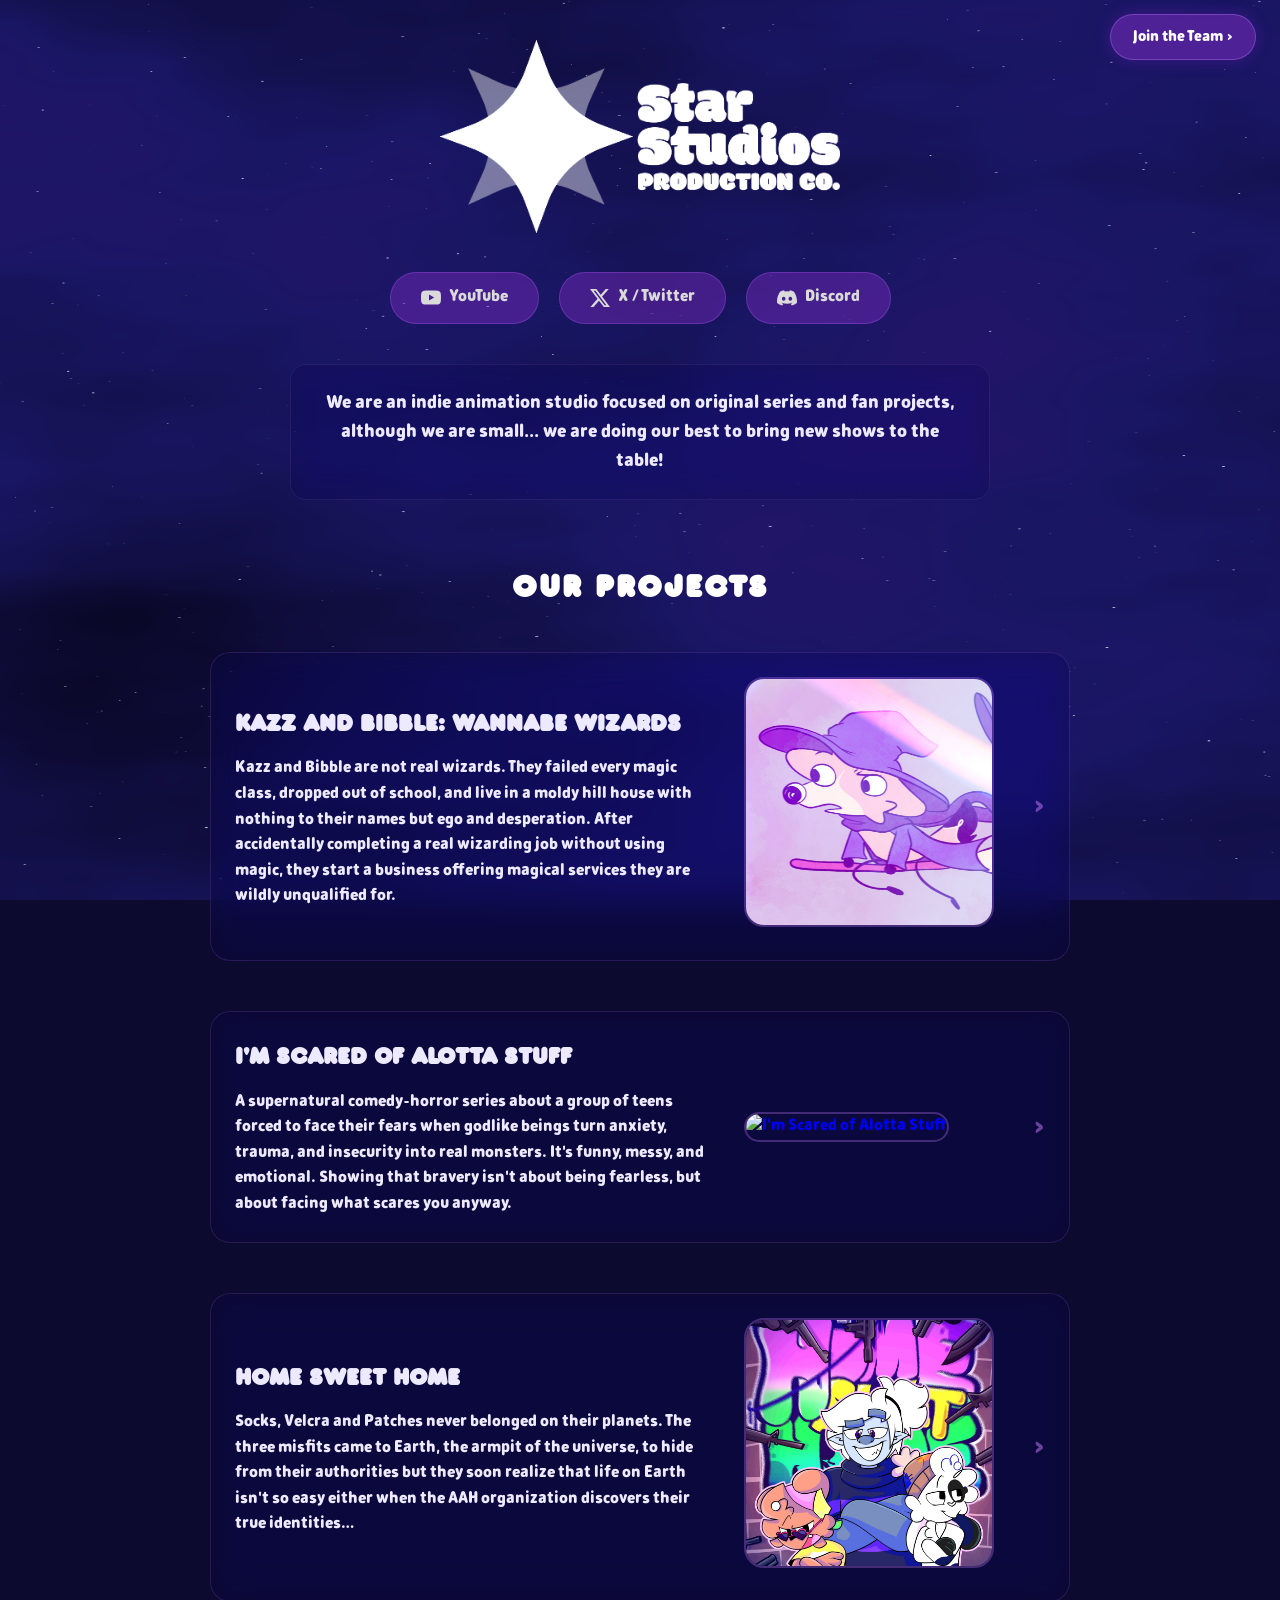
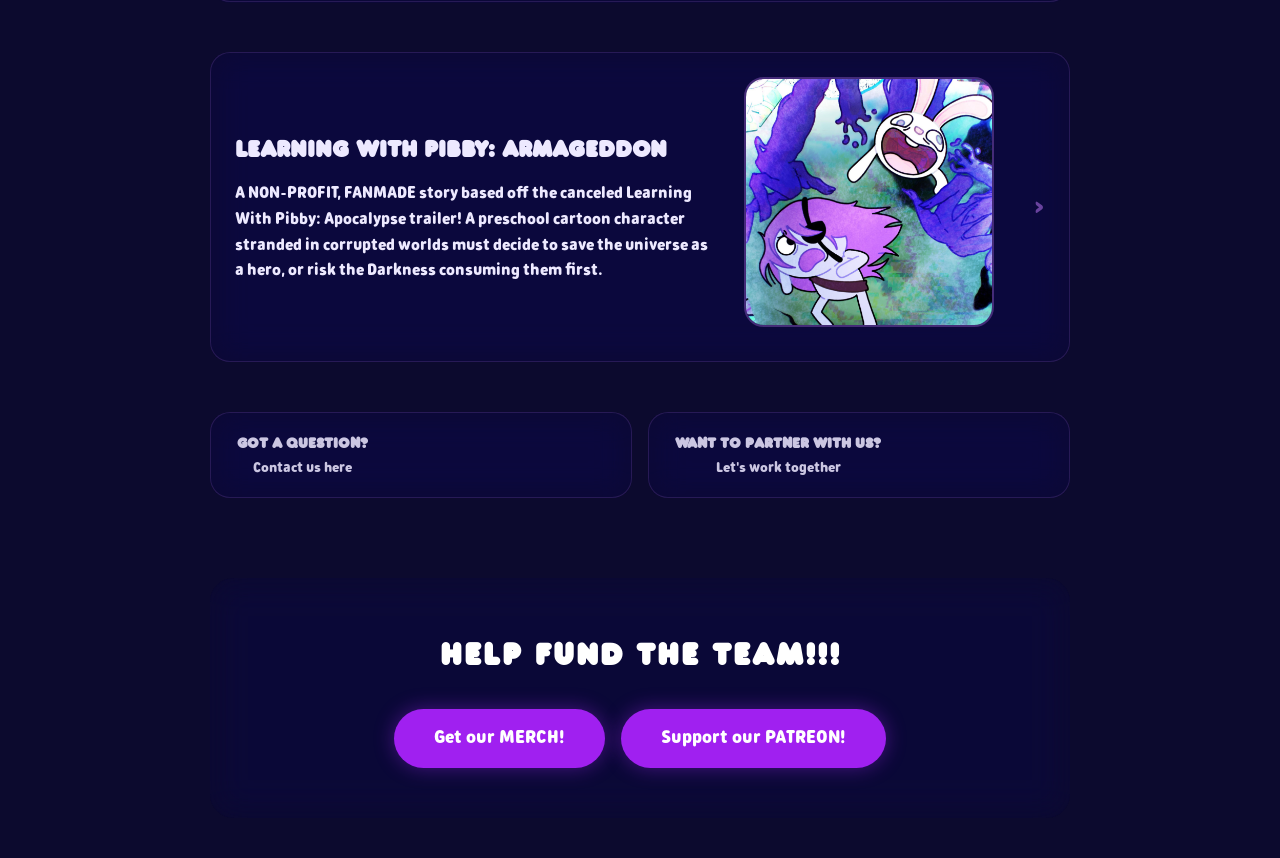
==== index.html @ 44e8b481 "Rename index (6).html to index.html" ====
<!DOCTYPE html>
<html lang="en">
<head>
    <meta charset="UTF-8">
    <link rel="icon" type="image/png" href="favicon.png">
    <meta property="og:title" content="Star Studios">
    <meta property="og:description" content="We are an indie animation studio focused on original series and fan projects, although we are small... we are doing our best to bring new shows to the table!">
    <meta property="og:image" content="https://starstudiosproductionco.com/favicon.png">
    <meta property="og:url" content="https://starstudiosproductionco.com">
    <meta property="og:type" content="website">
    <meta name="theme-color" content="#7B2CBF">
    <meta name="viewport" content="width=device-width, initial-scale=1.0">
    <title>Star Studios Website</title>
    <link rel="stylesheet" href="styles.css">
    <link rel="stylesheet" href="contact-bar.css">

</head>
<body>
    <canvas id="galaxy-bg"></canvas>

    <nav class="topnav">
        <a href="careers" class="topnav-btn">Join the Team ›</a>
    </nav>

    <div class="container">
        <header>
            <img src="logo.png" alt="Studio Logo" class="logo">
            <div class="social">
                <a href="https://www.youtube.com/@StarStudiosProductionCo" class="social-button youtube" target="_blank">
                    <svg xmlns="http://www.w3.org/2000/svg" width="20" height="20" fill="currentColor" viewBox="0 0 16 16">
                        <path d="M8.051 1.999h.089c.822.003 4.987.033 6.11.335a2.01 2.01 0 0 1 1.415 1.42c.101.38.172.883.22 1.402l.01.104.022.26.008.104c.065.914.073 1.77.074 1.957v.075c-.001.194-.01 1.108-.082 2.06l-.008.105-.009.104c-.05.572-.124 1.14-.235 1.558a2.01 2.01 0 0 1-1.415 1.42c-1.16.312-5.569.334-6.18.335h-.142c-.309 0-1.587-.006-2.927-.052l-.17-.006-.087-.004-.171-.007-.171-.007c-1.11-.049-2.167-.128-2.654-.26a2.01 2.01 0 0 1-1.415-1.419c-.111-.417-.185-.986-.235-1.558L.09 9.82l-.008-.104A31 31 0 0 1 0 7.68v-.123c.002-.215.01-.958.064-1.778l.007-.103.003-.052.008-.104.022-.26.01-.104c.048-.519.119-1.023.22-1.402a2.01 2.01 0 0 1 1.415-1.42c.487-.13 1.544-.21 2.654-.26l.17-.007.172-.006.086-.003.171-.007A100 100 0 0 1 7.858 2zM6.4 5.209v4.818l4.157-2.408z"/>
                    </svg>
                    YouTube
                </a>
                <a href="https://x.com/StarStudio_Prod" class="social-button twitter" target="_blank">
                    <svg xmlns="http://www.w3.org/2000/svg" width="20" height="20" fill="currentColor" viewBox="0 0 16 16">
                        <path d="M12.6.75h2.454l-5.36 6.142L16 15.25h-4.937l-3.867-5.07-4.425 5.07H.316l5.733-6.57L0 .75h5.063l3.495 4.633L12.601.75Zm-.86 13.028h1.36L4.323 2.145H2.865z"/>
                    </svg>
                    X / Twitter
                </a>
                <a href="https://discord.gg/pqCMpW4TQU" class="social-button discord" target="_blank">
                    <svg xmlns="http://www.w3.org/2000/svg" width="20" height="20" fill="currentColor" viewBox="0 0 16 16">
                        <path d="M13.545 2.907a13.2 13.2 0 0 0-3.257-1.011.05.05 0 0 0-.052.025c-.141.25-.297.577-.406.833a12.2 12.2 0 0 0-3.658 0 8 8 0 0 0-.412-.833.05.05 0 0 0-.052-.025c-1.125.194-2.22.534-3.257 1.011a.04.04 0 0 0-.021.018C.356 6.024-.213 9.047.066 12.032q.003.022.021.037a13.3 13.3 0 0 0 3.995 2.02.05.05 0 0 0 .056-.019q.463-.63.818-1.329a.05.05 0 0 0-.01-.059l-.018-.011a9 9 0 0 1-1.248-.595.05.05 0 0 1-.02-.066l.015-.019q.127-.095.248-.195a.05.05 0 0 1 .051-.007c2.619 1.196 5.454 1.196 8.041 0a.05.05 0 0 1 .053.007q.121.1.248.195a.05.05 0 0 1-.004.085 8 8 0 0 1-1.249.594.05.05 0 0 0-.03.03.05.05 0 0 0 .003.041c.24.465.515.909.817 1.329a.05.05 0 0 0 .056.019 13.2 13.2 0 0 0 4.001-2.02.05.05 0 0 0 .021-.037c.334-3.451-.559-6.449-2.366-9.106a.03.03 0 0 0-.02-.019m-8.198 7.307c-.789 0-1.438-.724-1.438-1.612s.637-1.613 1.438-1.613c.807 0 1.45.73 1.438 1.613 0 .888-.637 1.612-1.438 1.612m5.316 0c-.788 0-1.438-.724-1.438-1.612s.637-1.613 1.438-1.613c.807 0 1.451.73 1.438 1.613 0 .888-.631 1.612-1.438 1.612"/>
                    </svg>
                    Discord
                </a>
            </div>
        </header>

        <section class="bio">
            <p>We are an indie animation studio focused on original series and fan projects, although we are small... we are doing our best to bring new shows to the table!</p>
        </section>

        <section class="projects">
            <h2>OUR PROJECTS</h2>

            <a href="KBWW" class="project">
                <div class="project-text">
                    <h3>KAZZ AND BIBBLE: WANNABE WIZARDS</h3>
                    <p>Kazz and Bibble are not real wizards. They failed every magic class, dropped out of school, and live in a moldy hill house with nothing to their names but ego and desperation. After accidentally completing a real wizarding job without using magic, they start a business offering magical services they are wildly unqualified for.</p>
                </div>
                <div class="project-image">
                    <img src="kazz-bibble.png" alt="Kazz and Bibble">
                </div>
                <span class="project-arrow">›</span>
            </a>

            <a href="ISOAS" class="project">
                <div class="project-text">
                    <h3>I'M SCARED OF ALOTTA STUFF</h3>
                    <p>A supernatural comedy-horror series about a group of teens forced to face their fears when godlike beings turn anxiety, trauma, and insecurity into real monsters. It's funny, messy, and emotional. Showing that bravery isn't about being fearless, but about facing what scares you anyway.</p>
                </div>
                <div class="project-image">
                    <img src="scared.png" alt="I'm Scared of Alotta Stuff">
                </div>
                <span class="project-arrow">›</span>
            </a>

            <a href="HSH" class="project">
                <div class="project-text">
                    <h3>HOME SWEET HOME</h3>
                    <p>Socks, Velcra and Patches never belonged on their planets. The three misfits came to Earth, the armpit of the universe, to hide from their authorities but they soon realize that life on Earth isn't so easy either when the AAH organization discovers their true identities…</p>
                </div>
                <div class="project-image">
                    <img src="hsh.png" alt="Home Sweet Home">
                </div>
                <span class="project-arrow">›</span>
            </a>

            <a href="PIBBY" class="project">
                <div class="project-text">
                    <h3>LEARNING WITH PIBBY: ARMAGEDDON</h3>
                    <p>A NON-PROFIT, FANMADE story based off the canceled Learning With Pibby: Apocalypse trailer! A preschool cartoon character stranded in corrupted worlds must decide to save the universe as a hero, or risk the Darkness consuming them first.</p>
                </div>
                <div class="project-image">
                    <img src="pibby.png" alt="Learning With Pibby: Armageddon">
                </div>
                <span class="project-arrow">›</span>
            </a>
        </section>

        <section class="contact-bar">
            <a href="mailto:contact@starstudiosproductionco.com" class="contact-bar-btn">
                <span class="contact-bar-text">
                    <strong>GOT A QUESTION?</strong>
                    Contact us here
                </span>
            </a>
            <a href="mailto:partnerships@starstudiosproductionco.com" class="contact-bar-btn contact-bar-btn--partnership">
                <span class="contact-bar-text">
                    <strong>WANT TO PARTNER WITH US?</strong>
                    Let's work together
                </span>
            </a>

        </section>

        <section class="donate">
            <h2>HELP FUND THE TEAM!!!</h2>
            <div class="donate-buttons">
                <a href="https://star-studios-shop.fourthwall.com" class="kickstarter-link" target="_blank">Get our MERCH!</a>
                <a href="https://www.patreon.com/cw/StarStudiosAnimation" class="kickstarter-link" target="_blank">Support our PATREON!</a>
            </div>
        </section>
    </div>

    <script>
    const canvas = document.getElementById('galaxy-bg');
    const ctx = canvas.getContext('2d');
    const p = new Uint8Array(256);
    for (let i = 0; i < 256; i++) p[i] = i;
    for (let i = 255; i > 0; i--) { const j = Math.floor(Math.random() * (i + 1)); [p[i], p[j]] = [p[j], p[i]]; }
    const perm = new Uint8Array(512);
    for (let i = 0; i < 512; i++) perm[i] = p[i & 255];
    function fade(t) { return t * t * t * (t * (t * 6 - 15) + 10); }
    function lerp(a, b, t) { return a + t * (b - a); }
    function grad(hash, x, y) { const h = hash & 3; const u = h < 2 ? x : y, v = h < 2 ? y : x; return ((h & 1) ? -u : u) + ((h & 2) ? -v : v); }
    function noise(x, y) { const X = Math.floor(x) & 255, Y = Math.floor(y) & 255; x -= Math.floor(x); y -= Math.floor(y); const u = fade(x), v = fade(y); const a = perm[X] + Y, b = perm[X + 1] + Y; return lerp(lerp(grad(perm[a], x, y), grad(perm[b], x - 1, y), u), lerp(grad(perm[a + 1], x, y - 1), grad(perm[b + 1], x - 1, y - 1), u), v); }
    function fbm(x, y, octaves = 5) { let val = 0, amp = 0.5, freq = 1, max = 0; for (let i = 0; i < octaves; i++) { val += noise(x * freq, y * freq) * amp; max += amp; amp *= 0.5; freq *= 2.1; } return val / max; }
    function noiseToColor(n) { const t = (n + 1) * 0.5; if (t < 0.28) { const f = t / 0.28; return [lerp(4, 10, f), lerp(3, 8, f), lerp(20, 40, f)]; } else if (t < 0.52) { const f = (t - 0.28) / 0.24; return [lerp(10, 25, f), lerp(8, 22, f), lerp(40, 100, f)]; } else if (t < 0.74) { const f = (t - 0.52) / 0.22; return [lerp(25, 42, f), lerp(22, 19, f), lerp(100, 107, f)]; } else { const f = Math.min((t - 0.74) / 0.26, 1); return [lerp(42, 100, f), lerp(19, 30, f), lerp(107, 180, f)]; } }
    let stars = [];
    function initStars() { stars = []; const count = Math.floor((canvas.width * canvas.height) / 4500); for (let i = 0; i < count; i++) { stars.push({ x: Math.random() * canvas.width, y: Math.random() * canvas.height, r: Math.random() * 1.5 + 0.15, alpha: Math.random() * 0.55 + 0.35, speed: Math.random() * 0.015 + 0.004, phase: Math.random() * Math.PI * 2 }); } }
    let noiseCanvas, noiseCtx;
    const SCALE = 4;
    function buildNoiseCanvas() { noiseCanvas = document.createElement('canvas'); noiseCanvas.width = Math.ceil(canvas.width / SCALE); noiseCanvas.height = Math.ceil(canvas.height / SCALE); noiseCtx = noiseCanvas.getContext('2d'); }
    function drawNoise(t) { const w = noiseCanvas.width, h = noiseCanvas.height; const img = noiseCtx.createImageData(w, h); const xScale = 0.003, yScale = 0.003; const drift = t * 0.014; for (let y = 0; y < h; y++) { for (let x = 0; x < w; x++) { const n = fbm(x * xScale + drift, y * yScale + drift * 0.55); const [r, g, b] = noiseToColor(n); const i = (y * w + x) * 4; img.data[i] = r; img.data[i + 1] = g; img.data[i + 2] = b; img.data[i + 3] = 255; } } noiseCtx.putImageData(img, 0, 0); }
    function resize() { canvas.width = window.innerWidth; canvas.height = Math.max(window.innerHeight, document.body.scrollHeight); buildNoiseCanvas(); initStars(); }
    let lastNoise = -999, noiseTime = 0;
    const NOISE_INTERVAL = 0.15;
    function animate(ts) { noiseTime = ts * 0.001; if (noiseTime - lastNoise > NOISE_INTERVAL) { drawNoise(noiseTime); lastNoise = noiseTime; } ctx.imageSmoothingEnabled = true; ctx.imageSmoothingQuality = 'high'; ctx.drawImage(noiseCanvas, 0, 0, canvas.width, canvas.height); for (const s of stars) { const alpha = s.alpha * (0.55 + 0.45 * Math.sin(noiseTime * s.speed * 60 + s.phase)); ctx.beginPath(); ctx.arc(s.x, s.y, s.r, 0, Math.PI * 2); ctx.fillStyle = `rgba(237,233,255,${alpha.toFixed(3)})`; ctx.fill(); } requestAnimationFrame(animate); }
    window.addEventListener('resize', () => { resize(); });
    resize(); drawNoise(0); requestAnimationFrame(animate);
    </script>
</body>
</html>
---- styles.css ----
* {
    margin: 0;
    padding: 0;
    box-sizing: border-box;
}

@font-face {
    font-family: 'Salda';
    src: url('SALDA.otf') format('opentype');
}

@font-face {
    font-family: 'Frank';
    src: url('FRANK.ttf') format('truetype');
}

body {
    background: #0C0A2E;
    min-height: 100vh;
    color: #ffffff;
    font-family: 'Salda', Arial, sans-serif;
    line-height: 1.6;
}

#galaxy-bg {
    position: fixed;
    top: 0;
    left: 0;
    width: 100%;
    height: 100%;
    z-index: 0;
    display: block;
}

@keyframes fadeInDown {
    from {
        opacity: 0;
        transform: translateY(-30px);
    }
    to {
        opacity: 1;
        transform: translateY(0);
    }
}

.container {
    position: relative;
    z-index: 1;
    max-width: 900px;
    margin: 0 auto;
    padding: 40px 20px;
    text-align: center;
    animation: fadeInDown 0.6s ease-out;
}

.logo {
    max-width: 400px;
    width: 100%;
    height: auto;
    margin-bottom: 30px;
}

.social {
    margin-bottom: 40px;
    display: flex;
    gap: 20px;
    justify-content: center;
    flex-wrap: wrap;
}

.social-button {
    display: inline-flex;
    align-items: center;
    gap: 8px;
    color: #DADADA;
    background-color: rgba(123, 44, 191, 0.45);
    padding: 12px 30px;
    text-decoration: none;
    border-radius: 30px;
    font-size: 16px;
    transition: background-color 0.3s ease;
    font-family: 'Salda', Arial, sans-serif;
    border: 1px solid rgba(157, 78, 221, 0.4);
}

.social-button svg {
    flex-shrink: 0;
}

.social-button:hover {
    background-color: rgba(157, 78, 221, 0.65);
    color: #FFFFFF;
}

.bio {
    margin-bottom: 60px;
    font-size: 18px;
    max-width: 700px;
    margin-left: auto;
    margin-right: auto;
    color: #EDE9FF;
}

.projects h2 {
    font-size: 32px;
    margin-bottom: 40px;
    letter-spacing: 2px;
    font-family: 'Frank', Arial, sans-serif;
    color: #FFFFFF;
}

.project {
    display: flex;
    align-items: center;
    gap: 30px;
    margin-bottom: 50px;
    text-align: left;
    background: rgba(14, 11, 61, 0.5);
    border-radius: 20px;
    padding: 24px;
    border: 1px solid rgba(199, 125, 255, 0.15);
}

.project-text {
    flex: 1;
}

.project-text h3 {
    font-size: 24px;
    margin-bottom: 15px;
    font-family: 'Frank', Arial, sans-serif;
    color: #EDE9FF;
}

.project-text p {
    font-size: 16px;
    line-height: 1.6;
    color: #EDE9FF;
}

.project-image {
    flex: 0 0 250px;
}

.project-image img {
    width: 250px;
    height: 250px;
    object-fit: cover;
    border-radius: 20px;
    border: 2px solid rgba(199, 125, 255, 0.3);
}

.donate {
    margin-top: 80px;
    background: linear-gradient(180deg, #0C0A2E 0%, #15124A 100%);
    border-radius: 24px;
    padding: 50px 30px;
}

.donate h2 {
    font-size: 32px;
    margin-bottom: 30px;
    letter-spacing: 2px;
    font-family: 'Frank', Arial, sans-serif;
    color: #FFFFFF;
}

.kickstarter-link {
    display: inline-block;
    color: #ffffff;
    background-color: #A020F0;
    padding: 15px 40px;
    text-decoration: none;
    border-radius: 30px;
    font-size: 18px;
    transition: background-color 0.3s ease;
    box-shadow: 0 0 20px rgba(160, 32, 240, 0.4);
}

.kickstarter-link:hover {
    background-color: #7B2CBF;
    box-shadow: 0 0 28px rgba(123, 44, 191, 0.6);
}

/* ── Project card styles (moved from inline) ── */
.project {
    backdrop-filter: blur(18px) saturate(1.5);
    -webkit-backdrop-filter: blur(18px) saturate(1.5);
    background: rgba(14, 11, 61, 0.35) !important;
    cursor: pointer;
    text-decoration: none;
    display: flex;
    transition: transform 0.25s ease, border-color 0.25s ease, box-shadow 0.25s ease;
}
.project:hover {
    transform: translateY(-4px) scale(1.01);
    border-color: rgba(199, 125, 255, 0.55);
    box-shadow: 0 0 36px rgba(160, 32, 240, 0.25);
}
.project:hover .project-text h3 {
    color: #C77DFF;
}
.project-text h3 {
    transition: color 0.25s ease;
}
.project-arrow {
    align-self: center;
    font-size: 28px;
    color: rgba(199, 125, 255, 0.5);
    margin-left: 10px;
    flex-shrink: 0;
    transition: transform 0.25s ease, color 0.25s ease;
}
.project:hover .project-arrow {
    transform: translateX(6px);
    color: #C77DFF;
}
.donate {
    backdrop-filter: blur(18px) saturate(1.5);
    -webkit-backdrop-filter: blur(18px) saturate(1.5);
    background: rgba(12, 10, 46, 0.4) !important;
}
.bio {
    backdrop-filter: blur(14px) saturate(1.3);
    -webkit-backdrop-filter: blur(14px) saturate(1.3);
    background: rgba(14, 11, 61, 0.3);
    border-radius: 16px;
    padding: 24px 28px;
    border: 1px solid rgba(199, 125, 255, 0.1);
    margin-bottom: 60px;
}
.donate-buttons {
    display: flex;
    gap: 16px;
    justify-content: center;
    flex-wrap: wrap;
    margin-top: 10px;
}

/* ── Top nav bar ── */
.topnav {
    position: fixed;
    top: 0;
    right: 0;
    z-index: 100;
    padding: 14px 24px;
}
.topnav-btn {
    display: inline-block;
    color: #ffffff;
    background: rgba(123, 44, 191, 0.55);
    border: 1px solid rgba(199, 125, 255, 0.35);
    backdrop-filter: blur(12px);
    -webkit-backdrop-filter: blur(12px);
    padding: 10px 22px;
    text-decoration: none;
    border-radius: 30px;
    font-size: 15px;
    font-family: 'Salda', Arial, sans-serif;
    transition: background 0.25s ease, box-shadow 0.25s ease;
    box-shadow: 0 0 16px rgba(160, 32, 240, 0.25);
}
.topnav-btn:hover {
    background: rgba(160, 32, 240, 0.75);
    box-shadow: 0 0 28px rgba(160, 32, 240, 0.5);
}

@media (max-width: 768px) {
    .project {
        flex-direction: column;
        text-align: center;
    }
    
    .project-text {
        text-align: center;
    }
    
    .project-image {
        flex: 0 0 auto;
    }
}
---- contact-bar.css ----
.contact-bar {
    display: flex;
    flex-wrap: wrap;
    gap: 16px;
    justify-content: center;
    margin: 0 auto 60px auto;
    max-width: 900px;
}

.contact-bar-btn {
    display: flex;
    align-items: center;
    gap: 12px;
    background: rgba(14, 11, 61, 0.35);
    backdrop-filter: blur(18px) saturate(1.5);
    -webkit-backdrop-filter: blur(18px) saturate(1.5);
    border: 1px solid rgba(199, 125, 255, 0.15);
    border-radius: 20px;
    padding: 18px 26px;
    color: #EDE9FF;
    text-decoration: none;
    transition: transform 0.25s ease, border-color 0.25s ease, box-shadow 0.25s ease;
    flex: 1;
    min-width: 220px;
}

.contact-bar-btn:hover {
    transform: translateY(-4px) scale(1.01);
    border-color: rgba(199, 125, 255, 0.55);
    box-shadow: 0 0 36px rgba(160, 32, 240, 0.25);
}

.contact-bar-btn--partnership:hover {
    border-color: rgba(44, 123, 191, 0.55);
    box-shadow: 0 0 36px rgba(44, 123, 191, 0.25);
}

.contact-bar-btn--press:hover {
    border-color: rgba(191, 150, 44, 0.55);
    box-shadow: 0 0 36px rgba(191, 150, 44, 0.25);
}

.contact-bar-text {
    display: flex;
    flex-direction: column;
    font-size: 14px;
    color: #EDE9FF;
    opacity: 0.85;
}

.contact-bar-text strong {
    font-size: 15px;
    opacity: 1;
    margin-bottom: 2px;
    font-family: 'Frank', Arial, sans-serif;
}

@media (max-width: 768px) {
    .contact-bar { flex-direction: column; }
    .contact-bar-btn { min-width: unset; }
}
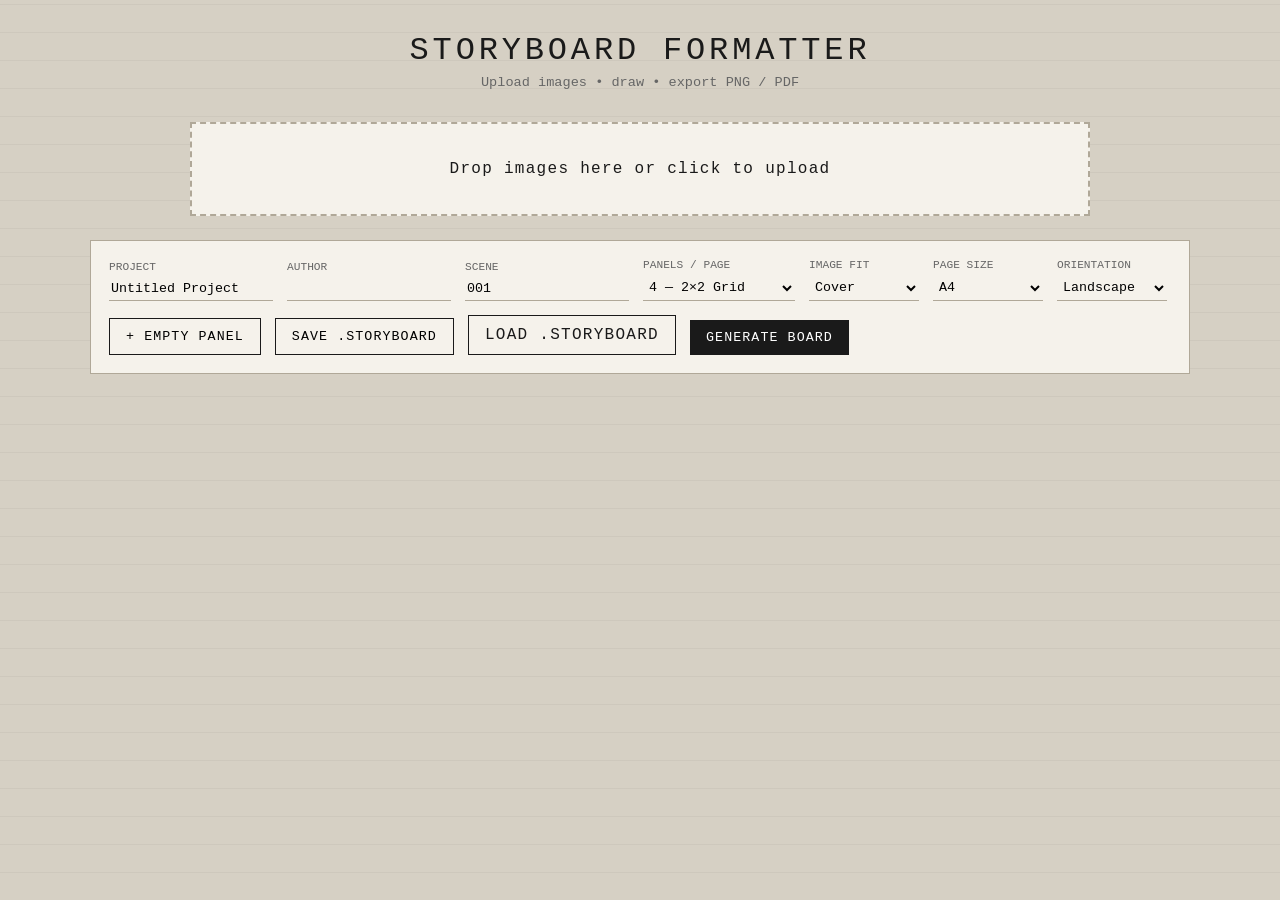
==== commit a2c89415: "Add files via upload" ====
--- a/index.html
+++ b/index.html
@@ -1,155 +1,2529 @@
 <!DOCTYPE html>
 <html lang="en">
 <head>
-    <meta charset="UTF-8">
-    <link rel="icon" type="image/png" href="favicon.png">
-    <meta property="og:title" content="Star Studios">
-    <meta property="og:description" content="We are an indie animation studio focused on original series and fan projects, although we are small... we are doing our best to bring new shows to the table!">
-    <meta property="og:image" content="https://starstudiosproductionco.com/favicon.png">
-    <meta property="og:url" content="https://starstudiosproductionco.com">
-    <meta property="og:type" content="website">
-    <meta name="theme-color" content="#7B2CBF">
-    <meta name="viewport" content="width=device-width, initial-scale=1.0">
-    <title>Star Studios Website</title>
-    <link rel="stylesheet" href="styles.css">
-    <link rel="stylesheet" href="contact-bar.css">
-
+<meta charset="UTF-8">
+<meta name="viewport" content="width=device-width, initial-scale=1.0">
+<title>Storyboard Formatter</title>
+<script src="https://cdnjs.cloudflare.com/ajax/libs/html2canvas/1.4.1/html2canvas.min.js"></script>
+<script src="https://cdnjs.cloudflare.com/ajax/libs/jspdf/2.5.1/jspdf.umd.min.js"></script>
+<style>
+:root{
+  --ink:#1a1a1a;
+  --paper:#f5f2eb;
+  --line:#b0a898;
+}
+*{ box-sizing:border-box; margin:0; padding:0; font-family:"Courier New",monospace!important; font-weight:normal!important; }
+body{ background:#d6d0c4; color:var(--ink); min-height:100vh; padding:32px 16px 48px;
+  background-image:repeating-linear-gradient(0deg,transparent,transparent 27px,rgba(0,0,0,.04) 27px,rgba(0,0,0,.04) 28px); }
+header{ text-align:center; margin-bottom:32px; }
+header h1{ font-size:2rem; letter-spacing:.12em; text-transform:uppercase; }
+header p{ margin-top:6px; color:#666; font-size:.85rem; }
+.upload-zone{ background:var(--paper); border:2px dashed var(--line); max-width:900px; margin:0 auto 24px; padding:36px; text-align:center; cursor:pointer; position:relative; }
+.upload-zone.drag{ border-color:var(--ink); }
+.upload-zone input{ position:absolute; inset:0; opacity:0; cursor:pointer; }
+.upload-zone span{ letter-spacing:.08em; }
+.controls{ max-width:1100px; margin:0 auto 24px; display:flex; flex-wrap:wrap; gap:14px; align-items:flex-end; background:var(--paper); border:1px solid var(--line); padding:18px; }
+.field{ display:flex; flex-direction:column; gap:4px; }
+.field label{ font-size:.7rem; text-transform:uppercase; color:#666; }
+.field input,.field select{ border:none; border-bottom:1px solid var(--line); background:transparent; padding:4px 2px; outline:none; min-width:110px; }
+button{ cursor:pointer; }
+.btn,.btn-outline{ padding:10px 16px; border:none; text-transform:uppercase; letter-spacing:.08em; }
+.btn{ background:var(--ink); color:white; }
+.btn-outline{ background:transparent; border:1px solid var(--ink); }
+#panel-editor{ max-width:1100px; margin:0 auto 24px; display:none; }
+#panel-editor h2{ margin-bottom:12px; text-transform:uppercase; font-size:.9rem; }
+.pe-list{ display:flex; flex-direction:column; gap:10px; }
+.pe-card{ background:var(--paper); border:1px solid var(--line); display:grid; grid-template-columns:32px 28px 110px 1fr 1fr 1fr 72px; min-height:120px; }
+.pe-drag{ display:flex; align-items:center; justify-content:center; cursor:grab; border-right:1px solid var(--line); color:#999; user-select:none; -webkit-user-select:none; touch-action:none; }
+.pe-num{ display:flex; align-items:center; justify-content:center; border-right:1px solid var(--line); font-size:.7rem; color:#888; }
+.pe-thumb{ width:110px; height:100%; object-fit:cover; border-right:1px solid var(--line); }
+.pe-placeholder{ display:flex; align-items:center; justify-content:center; color:#aaa; border-right:1px solid var(--line); font-size:.75rem; }
+.pe-cell{ padding:8px; display:flex; flex-direction:column; gap:6px; border-right:1px solid var(--line); }
+.pe-cell label{ font-size:.65rem; text-transform:uppercase; color:#777; }
+.pe-cell textarea{ resize:none; border:none; border-bottom:1px solid #ccc; background:transparent; min-height:50px; outline:none; }
+.pe-btns{ display:flex; flex-direction:column; align-items:center; justify-content:space-around; padding:4px; gap:4px; }
+.pe-del,.pe-draw,.pe-copy{ border:none; background:transparent; font-size:.95rem; cursor:pointer; padding:2px 4px; }
+.pe-del{ color:#999; } .pe-del:hover{ color:#c0392b; }
+.pe-draw{ color:#4a9; } .pe-copy{ color:#3498db; }
+#board-wrap{ max-width:1200px; margin:0 auto; display:none; }
+.storyboard-page{ background:white; border:1px solid #999; margin-bottom:40px; }
+.storyboard-page.a4.landscape{ width:1123px; min-height:794px; }
+.storyboard-page.letter.landscape{ width:1056px; min-height:816px; }
+.storyboard-page.a4.portrait{ width:794px; min-height:1123px; }
+.storyboard-page.letter.portrait{ width:816px; min-height:1056px; }
+.sb-header{ display:grid; grid-template-columns:1fr 1fr 1fr; border-bottom:1px solid #111; }
+.sb-header-cell{ padding:6px 10px; border-right:1px solid #111; }
+.sb-header-cell:last-child{ border-right:none; }
+.label{ font-size:.6rem; color:#777; text-transform:uppercase; }
+.value{ font-size:.9rem; }
+.sb-grid{ display:grid; gap:12px; padding:12px; }
+.cols-1{ grid-template-columns:1fr; }
+.cols-2{ grid-template-columns:1fr 1fr; }
+.cols-3{ grid-template-columns:1fr 1fr 1fr; }
+.cols-4{ grid-template-columns:repeat(4,1fr); }
+/* Dense layouts (ppp ≥ 6): scale down metadata text so it stays legible */
+.dense-grid{ gap:7px; padding:8px; }
+.dense-grid .sb-panel-header div{ padding:2px 4px; }
+.dense-grid .ph-label{ font-size:.46rem; }
+.dense-grid .ph-val{ font-size:.6rem; }
+.dense-grid .sb-strip-cell{ padding:3px 5px; }
+.dense-grid .sl{ font-size:.46rem; margin-bottom:2px; }
+.dense-grid .content{ font-size:.56rem; line-height:1.3; }
+.dense-grid .sb-notes{ font-size:.54rem; padding:3px 5px; }
+.sb-panel{ border:1px solid #111; display:flex; flex-direction:column; }
+.sb-panel-header{ display:grid; grid-template-columns:1fr 1fr 1fr; border-bottom:1px solid #111; }
+.sb-panel-header div{ padding:4px 6px; border-right:1px solid #111; }
+.sb-panel-header div:last-child{ border-right:none; }
+.ph-label{ font-size:.58rem; color:#777; display:block; }
+.ph-val{ font-size:.75rem; }
+.sb-frame{ aspect-ratio:16/9; overflow:hidden; background:white; position:relative; }
+.sb-frame img{ position:absolute; inset:0; width:100%; height:100%; object-fit:cover; display:block; }
+.sb-frame.contain img{ object-fit:contain; }
+.sb-frame svg.stroke-overlay{ position:absolute; inset:0; width:100%; height:100%; pointer-events:none; overflow:visible; }
+.sb-placeholder{ width:100%; height:100%; display:flex; align-items:center; justify-content:center; border:1px dashed #bbb; color:#aaa; font-size:.8rem; }
+.sb-strip{ display:grid; grid-template-columns:1fr 1fr; border-top:1px solid #111; }
+.sb-strip-cell{ padding:6px; border-right:1px solid #111; }
+.sb-strip-cell:last-child{ border-right:none; }
+.sl{ font-size:.58rem; text-transform:uppercase; color:#777; display:block; margin-bottom:4px; }
+.content{ white-space:pre-wrap; font-size:.72rem; line-height:1.45; }
+.sb-notes{ border-top:1px solid #111; padding:6px; font-size:.72rem; white-space:pre-wrap; }
+.page-number{ border-top:1px solid #111; padding:8px; text-align:right; font-size:.7rem; color:#666; }
+.board-actions{ max-width:1100px; margin:0 auto 40px; display:none; gap:10px; justify-content:flex-end; flex-wrap:wrap; }
+#export-overlay{ position:fixed; inset:0; background:rgba(0,0,0,.5); display:none; align-items:center; justify-content:center; z-index:999; }
+#export-overlay.active{ display:flex; }
+.export-box{ background:white; border:1px solid #111; padding:30px; text-align:center; }
+
+/* ═══ DRAW OVERLAY ═══════════════════════════════════ */
+#draw-overlay{ position:fixed; inset:0; background:#1a1a1a; z-index:1000; display:none; flex-direction:column; }
+#draw-overlay.active{ display:flex; }
+#draw-toolbar{ background:#111; border-bottom:1px solid #333; padding:6px 10px; display:flex; align-items:center; gap:8px; flex-wrap:wrap; flex-shrink:0; user-select:none; overflow-x:auto; }
+.dt-group{ display:flex; align-items:center; gap:5px; padding-right:8px; border-right:1px solid #333; flex-shrink:0; }
+.dt-group:last-child{ border-right:none; margin-left:auto; }
+.dt-btn{ background:#222; border:1px solid #444; color:#ccc; padding:4px 8px; font-size:.68rem; text-transform:uppercase; letter-spacing:.05em; cursor:pointer; transition:background .1s; font-family:"Courier New",monospace; white-space:nowrap; }
+.dt-btn:hover{ background:#2e2e2e; color:#fff; }
+.dt-btn.active{ background:#444; color:#fff; border-color:#888; }
+.dt-label{ color:#666; font-size:.62rem; text-transform:uppercase; letter-spacing:.05em; white-space:nowrap; }
+#dt-color-swatch{ width:24px; height:24px; border:2px solid #555; cursor:pointer; flex-shrink:0; position:relative; }
+#dt-color-input{ position:absolute; inset:0; opacity:0; cursor:pointer; width:100%; height:100%; }
+/* HSL color wheel */
+#dt-wheel-wrap{ position:relative; width:24px; height:24px; cursor:pointer; flex-shrink:0; }
+#dt-wheel-canvas{ border-radius:50%; width:24px; height:24px; display:block; border:2px solid #555; }
+.dt-recent-dot{ width:18px; height:18px; border:1px solid #444; cursor:pointer; flex-shrink:0; border-radius:2px; }
+.dt-recent-dot:hover{ outline:2px solid #888; }
+#dt-stroke-range{ width:60px; cursor:pointer; accent-color:#888; }
+.dt-stroke-preview{ width:32px; height:18px; display:flex; align-items:center; justify-content:center; }
+#dt-opacity-range{ width:55px; cursor:pointer; accent-color:#888; }
+#dt-stab-range{ width:55px; cursor:pointer; accent-color:#3af; }
+#dt-stab-val{ color:#3af; font-size:.65rem; min-width:28px; }
+#draw-canvas-wrap{ flex:1; overflow:hidden; display:flex; align-items:center; justify-content:center; padding:16px; position:relative; background:#222; cursor:grab; }
+#draw-canvas-wrap.panning{ cursor:grabbing; }
+#draw-stage{ position:relative; background:#fff; flex-shrink:0; box-shadow:0 4px 32px rgba(0,0,0,.5); transform-origin:center center; will-change:transform; }
+#draw-bg-img{ position:absolute; inset:0; width:100%; height:100%; object-fit:contain; pointer-events:none; display:block; }
+#draw-svg{ position:absolute; inset:0; width:100%; height:100%; touch-action:none; display:block; }
+.sel-handle{ fill:#fff; stroke:#0af; stroke-width:1.5; cursor:pointer; }
+.sel-box{ fill:none; stroke:#0af; stroke-width:1; stroke-dasharray:4 3; pointer-events:none; }
+.lasso-preview{ fill:rgba(0,160,255,.08); stroke:#0af; stroke-width:1; stroke-dasharray:5 3; pointer-events:none; }
+/* Bezier pen control point styles */
+.cp-line{ stroke:#0af; stroke-width:1; stroke-dasharray:3 2; pointer-events:none; }
+.cp-anchor{ fill:#fff; stroke:#0af; stroke-width:1.5; cursor:move; }
+.cp-handle{ fill:#0af; stroke:#0af; stroke-width:1; cursor:move; }
+#draw-mode-pill{ position:absolute; bottom:12px; left:50%; transform:translateX(-50%); background:rgba(0,0,0,.75); color:#fff; font-size:.65rem; padding:3px 12px; letter-spacing:.08em; text-transform:uppercase; pointer-events:none; border-radius:20px; }
+#draw-panel-nav{ background:#111; border-top:1px solid #333; padding:5px 10px; display:flex; align-items:center; gap:8px; flex-shrink:0; }
+#draw-panel-strip{ display:flex; gap:5px; overflow-x:auto; flex:1; }
+.dpn-thumb{ width:60px; height:34px; object-fit:cover; border:2px solid #333; cursor:pointer; flex-shrink:0; background:#222; }
+.dpn-thumb.active{ border-color:#0af; }
+.dpn-empty{ width:60px; height:34px; border:2px solid #333; cursor:pointer; flex-shrink:0; background:#222; display:flex; align-items:center; justify-content:center; font-size:.58rem; color:#555; }
+.dpn-empty.active{ border-color:#0af; }
+/* ═══ PANEL INFO SIDEBAR ════════════════════════════ */
+#draw-panel-info{
+  position:absolute; top:0; right:0; width:230px; height:100%;
+  background:#111; border-left:1px solid #2a2a2a;
+  display:flex; flex-direction:column; z-index:20;
+  transform:translateX(100%); transition:transform .2s ease;
+  pointer-events:auto;
+}
+#draw-panel-info.open{ transform:translateX(0); }
+#dpi-header{
+  background:#0c0c0c; border-bottom:1px solid #2a2a2a;
+  padding:7px 10px; display:flex; align-items:center; justify-content:space-between; flex-shrink:0;
+}
+#dpi-panel-badge{
+  background:#1e1e1e; border-bottom:1px solid #1a1a1a;
+  padding:5px 10px; font-size:.6rem; color:#555; letter-spacing:.08em; flex-shrink:0;
+}
+.dpi-label{ color:#555; font-size:.6rem; text-transform:uppercase; letter-spacing:.06em; display:block; margin-bottom:4px; }
+.dpi-field{ padding:8px 10px; border-bottom:1px solid #1a1a1a; flex-shrink:0; }
+.dpi-field select,.dpi-field textarea{
+  width:100%; background:#181818; border:1px solid #2e2e2e; color:#bbb;
+  padding:5px 6px; font-size:.7rem; font-family:"Courier New",monospace;
+  outline:none; resize:none; transition:border-color .1s;
+}
+.dpi-field select:focus,.dpi-field textarea:focus{ border-color:#555; color:#eee; }
+.dpi-field textarea{ min-height:56px; }
+#dpi-close{ background:transparent; border:none; color:#555; cursor:pointer; font-size:.75rem; padding:0; line-height:1; }
+#dpi-close:hover{ color:#aaa; }
+#dt-info-btn.active{ background:#1e4a6e; border-color:#0af; color:#0af; }
+
+/* ═══ PANEL STRIP CONTROLS ══════════════════════════ */
+#draw-panel-nav{ position:relative; }
+.dpn-action-btn{
+  width:34px; height:34px; background:#1a1a1a; border:2px solid #333;
+  color:#777; cursor:pointer; display:flex; align-items:center; justify-content:center;
+  font-size:.85rem; flex-shrink:0; font-family:"Courier New",monospace;
+  transition:border-color .1s, color .1s; user-select:none;
+}
+.dpn-action-btn:hover{ border-color:#555; color:#fff; background:#222; }
+.dpn-action-btn.add{ color:#3a9; border-color:#2a6; }
+.dpn-action-btn.add:hover{ color:#4eb; border-color:#3af; background:#0a1e1a; }
+.dpn-action-btn.del{ color:#855; }
+.dpn-action-btn.del:hover{ color:#f55; border-color:#a33; background:#1a0a0a; }
+.dpn-action-btn.dup:hover{ color:#7bf; border-color:#39f; background:#0a0f1e; }
+
+/* Drop indicator line for drag reorder */
+.dpn-drop-line{
+  width:3px; height:34px; background:#0af; flex-shrink:0; border-radius:2px;
+  pointer-events:none; animation:dpn-blink .5s step-end infinite;
+}
+@keyframes dpn-blink{ 0%,100%{opacity:1} 50%{opacity:.4} }
+.dpn-thumb.dragging,.dpn-empty.dragging{ opacity:.35; border-color:#444; }
+
+/* Color wheel popup */
+#colorwheel-popup{ position:fixed; z-index:2000; display:none; background:#1a1a1a; border:1px solid #444; padding:10px; border-radius:6px; box-shadow:0 8px 32px rgba(0,0,0,.6); }
+#colorwheel-popup.active{ display:block; }
+#cw-canvas{ border-radius:50%; cursor:crosshair; display:block; }
+#cw-brightness{ width:180px; margin-top:8px; accent-color:#888; }
+#cw-hex{ background:#222; border:1px solid #444; color:#eee; padding:3px 6px; font-size:.75rem; width:80px; margin-top:6px; outline:none; font-family:"Courier New",monospace; }
+#cw-preview{ width:24px; height:24px; border:2px solid #555; display:inline-block; vertical-align:middle; margin-left:6px; }
+#cw-close{ float:right; background:transparent; border:none; color:#888; font-size:.8rem; cursor:pointer; padding:0; }
+
+@media print{
+  body{ background:white; padding:0; -webkit-print-color-adjust:exact; print-color-adjust:exact; }
+  header,.upload-zone,.controls,#panel-editor,.board-actions{ display:none!important; }
+  #board-wrap{ display:block!important; max-width:none!important; }
+  .storyboard-page{ border:none!important; margin:0!important; page-break-after:always; break-after:page; page-break-inside:avoid; break-inside:avoid; }
+  .sb-panel{ page-break-inside:avoid; break-inside:avoid; }
+  @page{ size:auto; margin:8mm; }
+  @page :first{ margin-top:8mm; }
+}
+</style>
 </head>
 <body>
-    <canvas id="galaxy-bg"></canvas>
-
-    <nav class="topnav">
-        <a href="careers" class="topnav-btn">Join the Team ›</a>
-    </nav>
-
-    <div class="container">
-        <header>
-            <img src="logo.png" alt="Studio Logo" class="logo">
-            <div class="social">
-                <a href="https://www.youtube.com/@StarStudiosProductionCo" class="social-button youtube" target="_blank">
-                    <svg xmlns="http://www.w3.org/2000/svg" width="20" height="20" fill="currentColor" viewBox="0 0 16 16">
-                        <path d="M8.051 1.999h.089c.822.003 4.987.033 6.11.335a2.01 2.01 0 0 1 1.415 1.42c.101.38.172.883.22 1.402l.01.104.022.26.008.104c.065.914.073 1.77.074 1.957v.075c-.001.194-.01 1.108-.082 2.06l-.008.105-.009.104c-.05.572-.124 1.14-.235 1.558a2.01 2.01 0 0 1-1.415 1.42c-1.16.312-5.569.334-6.18.335h-.142c-.309 0-1.587-.006-2.927-.052l-.17-.006-.087-.004-.171-.007-.171-.007c-1.11-.049-2.167-.128-2.654-.26a2.01 2.01 0 0 1-1.415-1.419c-.111-.417-.185-.986-.235-1.558L.09 9.82l-.008-.104A31 31 0 0 1 0 7.68v-.123c.002-.215.01-.958.064-1.778l.007-.103.003-.052.008-.104.022-.26.01-.104c.048-.519.119-1.023.22-1.402a2.01 2.01 0 0 1 1.415-1.42c.487-.13 1.544-.21 2.654-.26l.17-.007.172-.006.086-.003.171-.007A100 100 0 0 1 7.858 2zM6.4 5.209v4.818l4.157-2.408z"/>
-                    </svg>
-                    YouTube
-                </a>
-                <a href="https://x.com/StarStudio_Prod" class="social-button twitter" target="_blank">
-                    <svg xmlns="http://www.w3.org/2000/svg" width="20" height="20" fill="currentColor" viewBox="0 0 16 16">
-                        <path d="M12.6.75h2.454l-5.36 6.142L16 15.25h-4.937l-3.867-5.07-4.425 5.07H.316l5.733-6.57L0 .75h5.063l3.495 4.633L12.601.75Zm-.86 13.028h1.36L4.323 2.145H2.865z"/>
-                    </svg>
-                    X / Twitter
-                </a>
-                <a href="https://discord.gg/pqCMpW4TQU" class="social-button discord" target="_blank">
-                    <svg xmlns="http://www.w3.org/2000/svg" width="20" height="20" fill="currentColor" viewBox="0 0 16 16">
-                        <path d="M13.545 2.907a13.2 13.2 0 0 0-3.257-1.011.05.05 0 0 0-.052.025c-.141.25-.297.577-.406.833a12.2 12.2 0 0 0-3.658 0 8 8 0 0 0-.412-.833.05.05 0 0 0-.052-.025c-1.125.194-2.22.534-3.257 1.011a.04.04 0 0 0-.021.018C.356 6.024-.213 9.047.066 12.032q.003.022.021.037a13.3 13.3 0 0 0 3.995 2.02.05.05 0 0 0 .056-.019q.463-.63.818-1.329a.05.05 0 0 0-.01-.059l-.018-.011a9 9 0 0 1-1.248-.595.05.05 0 0 1-.02-.066l.015-.019q.127-.095.248-.195a.05.05 0 0 1 .051-.007c2.619 1.196 5.454 1.196 8.041 0a.05.05 0 0 1 .053.007q.121.1.248.195a.05.05 0 0 1-.004.085 8 8 0 0 1-1.249.594.05.05 0 0 0-.03.03.05.05 0 0 0 .003.041c.24.465.515.909.817 1.329a.05.05 0 0 0 .056.019 13.2 13.2 0 0 0 4.001-2.02.05.05 0 0 0 .021-.037c.334-3.451-.559-6.449-2.366-9.106a.03.03 0 0 0-.02-.019m-8.198 7.307c-.789 0-1.438-.724-1.438-1.612s.637-1.613 1.438-1.613c.807 0 1.45.73 1.438 1.613 0 .888-.637 1.612-1.438 1.612m5.316 0c-.788 0-1.438-.724-1.438-1.612s.637-1.613 1.438-1.613c.807 0 1.451.73 1.438 1.613 0 .888-.631 1.612-1.438 1.612"/>
-                    </svg>
-                    Discord
-                </a>
-            </div>
-        </header>
-
-        <section class="bio">
-            <p>We are an indie animation studio focused on original series and fan projects, although we are small... we are doing our best to bring new shows to the table!</p>
-        </section>
-
-        <section class="projects">
-            <h2>OUR PROJECTS</h2>
-
-            <a href="KBWW" class="project">
-                <div class="project-text">
-                    <h3>KAZZ AND BIBBLE: WANNABE WIZARDS</h3>
-                    <p>Kazz and Bibble are not real wizards. They failed every magic class, dropped out of school, and live in a moldy hill house with nothing to their names but ego and desperation. After accidentally completing a real wizarding job without using magic, they start a business offering magical services they are wildly unqualified for.</p>
-                </div>
-                <div class="project-image">
-                    <img src="kazz-bibble.png" alt="Kazz and Bibble">
-                </div>
-                <span class="project-arrow">›</span>
-            </a>
-
-            <a href="ISOAS" class="project">
-                <div class="project-text">
-                    <h3>I'M SCARED OF ALOTTA STUFF</h3>
-                    <p>A supernatural comedy-horror series about a group of teens forced to face their fears when godlike beings turn anxiety, trauma, and insecurity into real monsters. It's funny, messy, and emotional. Showing that bravery isn't about being fearless, but about facing what scares you anyway.</p>
-                </div>
-                <div class="project-image">
-                    <img src="scared.png" alt="I'm Scared of Alotta Stuff">
-                </div>
-                <span class="project-arrow">›</span>
-            </a>
-
-            <a href="HSH" class="project">
-                <div class="project-text">
-                    <h3>HOME SWEET HOME</h3>
-                    <p>Socks, Velcra and Patches never belonged on their planets. The three misfits came to Earth, the armpit of the universe, to hide from their authorities but they soon realize that life on Earth isn't so easy either when the AAH organization discovers their true identities…</p>
-                </div>
-                <div class="project-image">
-                    <img src="hsh.png" alt="Home Sweet Home">
-                </div>
-                <span class="project-arrow">›</span>
-            </a>
-
-            <a href="PIBBY" class="project">
-                <div class="project-text">
-                    <h3>LEARNING WITH PIBBY: ARMAGEDDON</h3>
-                    <p>A NON-PROFIT, FANMADE story based off the canceled Learning With Pibby: Apocalypse trailer! A preschool cartoon character stranded in corrupted worlds must decide to save the universe as a hero, or risk the Darkness consuming them first.</p>
-                </div>
-                <div class="project-image">
-                    <img src="pibby.png" alt="Learning With Pibby: Armageddon">
-                </div>
-                <span class="project-arrow">›</span>
-            </a>
-        </section>
-
-        <section class="contact-bar">
-            <a href="mailto:contact@starstudiosproductionco.com" class="contact-bar-btn">
-                <span class="contact-bar-text">
-                    <strong>GOT A QUESTION?</strong>
-                    Contact us here
-                </span>
-            </a>
-            <a href="mailto:partnerships@starstudiosproductionco.com" class="contact-bar-btn contact-bar-btn--partnership">
-                <span class="contact-bar-text">
-                    <strong>WANT TO PARTNER WITH US?</strong>
-                    Let's work together
-                </span>
-            </a>
-
-        </section>
-
-        <section class="donate">
-            <h2>HELP FUND THE TEAM!!!</h2>
-            <div class="donate-buttons">
-                <a href="https://star-studios-shop.fourthwall.com" class="kickstarter-link" target="_blank">Get our MERCH!</a>
-                <a href="https://www.patreon.com/cw/StarStudiosAnimation" class="kickstarter-link" target="_blank">Support our PATREON!</a>
-            </div>
-        </section>
+
+<header>
+  <h1>Storyboard Formatter</h1>
+  <p>Upload images • draw • export PNG / PDF</p>
+</header>
+
+<div class="upload-zone" id="dropzone">
+  <input type="file" id="fileInput" accept="image/*" multiple>
+  <span>Drop images here or click to upload</span>
+</div>
+
+<div class="controls">
+  <div class="field"><label>Project</label><input type="text" id="projTitle" value="Untitled Project"></div>
+  <div class="field"><label>Author</label><input type="text" id="projAuthor" value=""></div>
+  <div class="field"><label>Scene</label><input type="text" id="sceneNum" value="001"></div>
+  <div class="field"><label>Panels / Page</label>
+    <select id="pppSelect">
+      <option value="1">1 — Full Page</option>
+      <option value="2">2 — Side by Side</option>
+      <option value="3">3 — Row of 3</option>
+      <option value="4" selected>4 — 2×2 Grid</option>
+      <option value="6">6 — 3×2 Grid</option>
+      <option value="8">8 — 4×2 Grid</option>
+      <option value="9">9 — 3×3 Grid</option>
+      <option value="12">12 — 4×3 Grid</option>
+    </select>
+  </div>
+  <div class="field"><label>Image Fit</label>
+    <select id="imgFit">
+      <option value="">Cover</option>
+      <option value="contain">Contain</option>
+    </select>
+  </div>
+  <div class="field"><label>Page Size</label>
+    <select id="pageSize">
+      <option value="a4">A4</option>
+      <option value="letter">Letter</option>
+    </select>
+  </div>
+  <div class="field"><label>Orientation</label>
+    <select id="orientation">
+      <option value="landscape">Landscape</option>
+      <option value="portrait">Portrait</option>
+    </select>
+  </div>
+  <button class="btn-outline" id="addEmptyPanelBtn">+ Empty Panel</button>
+  <button class="btn-outline" id="saveStoryboardBtn">Save .storyboard</button>
+  <label class="btn-outline" style="display:flex;align-items:center;">Load .storyboard<input type="file" id="loadStoryboardInput" hidden></label>
+  <button class="btn" id="generateBtn" disabled>Generate Board</button>
+</div>
+
+<div id="panel-editor">
+  <h2>Panel Editor</h2>
+  <div class="pe-list" id="pe-list"></div>
+</div>
+
+<div id="board-wrap"></div>
+
+<div class="board-actions" id="board-actions">
+  <button class="btn-outline" id="regenBtn">Refresh</button>
+  <button class="btn-outline" id="exportPngBtn">Export PNG</button>
+  <button class="btn-outline" id="exportPdfCompBtn">PDF (Compressed)</button>
+  <button class="btn" id="exportPdfBtn">PDF (Full Quality)</button>
+</div>
+
+<div id="export-overlay">
+  <div class="export-box" id="export-box-msg">Rendering storyboard...</div>
+</div>
+
+<!-- COLOR WHEEL POPUP -->
+<div id="colorwheel-popup">
+  <button id="cw-close">✕ close</button>
+  <div style="clear:both;margin-top:4px;">
+    <canvas id="cw-canvas" width="180" height="180"></canvas>
+    <br>
+    <input type="range" id="cw-brightness" min="0" max="100" value="100" title="Brightness">
+    <br>
+    <div style="display:flex;align-items:center;gap:6px;margin-top:4px;">
+      <input type="text" id="cw-hex" value="#ff0000" maxlength="7">
+      <div id="cw-preview"></div>
+      <button class="dt-btn" id="cw-apply" style="padding:3px 8px;">Apply</button>
     </div>
-
-    <script>
-    const canvas = document.getElementById('galaxy-bg');
-    const ctx = canvas.getContext('2d');
-    const p = new Uint8Array(256);
-    for (let i = 0; i < 256; i++) p[i] = i;
-    for (let i = 255; i > 0; i--) { const j = Math.floor(Math.random() * (i + 1)); [p[i], p[j]] = [p[j], p[i]]; }
-    const perm = new Uint8Array(512);
-    for (let i = 0; i < 512; i++) perm[i] = p[i & 255];
-    function fade(t) { return t * t * t * (t * (t * 6 - 15) + 10); }
-    function lerp(a, b, t) { return a + t * (b - a); }
-    function grad(hash, x, y) { const h = hash & 3; const u = h < 2 ? x : y, v = h < 2 ? y : x; return ((h & 1) ? -u : u) + ((h & 2) ? -v : v); }
-    function noise(x, y) { const X = Math.floor(x) & 255, Y = Math.floor(y) & 255; x -= Math.floor(x); y -= Math.floor(y); const u = fade(x), v = fade(y); const a = perm[X] + Y, b = perm[X + 1] + Y; return lerp(lerp(grad(perm[a], x, y), grad(perm[b], x - 1, y), u), lerp(grad(perm[a + 1], x, y - 1), grad(perm[b + 1], x - 1, y - 1), u), v); }
-    function fbm(x, y, octaves = 5) { let val = 0, amp = 0.5, freq = 1, max = 0; for (let i = 0; i < octaves; i++) { val += noise(x * freq, y * freq) * amp; max += amp; amp *= 0.5; freq *= 2.1; } return val / max; }
-    function noiseToColor(n) { const t = (n + 1) * 0.5; if (t < 0.28) { const f = t / 0.28; return [lerp(4, 10, f), lerp(3, 8, f), lerp(20, 40, f)]; } else if (t < 0.52) { const f = (t - 0.28) / 0.24; return [lerp(10, 25, f), lerp(8, 22, f), lerp(40, 100, f)]; } else if (t < 0.74) { const f = (t - 0.52) / 0.22; return [lerp(25, 42, f), lerp(22, 19, f), lerp(100, 107, f)]; } else { const f = Math.min((t - 0.74) / 0.26, 1); return [lerp(42, 100, f), lerp(19, 30, f), lerp(107, 180, f)]; } }
-    let stars = [];
-    function initStars() { stars = []; const count = Math.floor((canvas.width * canvas.height) / 4500); for (let i = 0; i < count; i++) { stars.push({ x: Math.random() * canvas.width, y: Math.random() * canvas.height, r: Math.random() * 1.5 + 0.15, alpha: Math.random() * 0.55 + 0.35, speed: Math.random() * 0.015 + 0.004, phase: Math.random() * Math.PI * 2 }); } }
-    let noiseCanvas, noiseCtx;
-    const SCALE = 4;
-    function buildNoiseCanvas() { noiseCanvas = document.createElement('canvas'); noiseCanvas.width = Math.ceil(canvas.width / SCALE); noiseCanvas.height = Math.ceil(canvas.height / SCALE); noiseCtx = noiseCanvas.getContext('2d'); }
-    function drawNoise(t) { const w = noiseCanvas.width, h = noiseCanvas.height; const img = noiseCtx.createImageData(w, h); const xScale = 0.003, yScale = 0.003; const drift = t * 0.014; for (let y = 0; y < h; y++) { for (let x = 0; x < w; x++) { const n = fbm(x * xScale + drift, y * yScale + drift * 0.55); const [r, g, b] = noiseToColor(n); const i = (y * w + x) * 4; img.data[i] = r; img.data[i + 1] = g; img.data[i + 2] = b; img.data[i + 3] = 255; } } noiseCtx.putImageData(img, 0, 0); }
-    function resize() { canvas.width = window.innerWidth; canvas.height = Math.max(window.innerHeight, document.body.scrollHeight); buildNoiseCanvas(); initStars(); }
-    let lastNoise = -999, noiseTime = 0;
-    const NOISE_INTERVAL = 0.15;
-    function animate(ts) { noiseTime = ts * 0.001; if (noiseTime - lastNoise > NOISE_INTERVAL) { drawNoise(noiseTime); lastNoise = noiseTime; } ctx.imageSmoothingEnabled = true; ctx.imageSmoothingQuality = 'high'; ctx.drawImage(noiseCanvas, 0, 0, canvas.width, canvas.height); for (const s of stars) { const alpha = s.alpha * (0.55 + 0.45 * Math.sin(noiseTime * s.speed * 60 + s.phase)); ctx.beginPath(); ctx.arc(s.x, s.y, s.r, 0, Math.PI * 2); ctx.fillStyle = `rgba(237,233,255,${alpha.toFixed(3)})`; ctx.fill(); } requestAnimationFrame(animate); }
-    window.addEventListener('resize', () => { resize(); });
-    resize(); drawNoise(0); requestAnimationFrame(animate);
-    </script>
+  </div>
+</div>
+
+<!-- DRAW OVERLAY -->
+<div id="draw-overlay">
+  <div id="draw-toolbar">
+
+    <!-- Tools -->
+    <div class="dt-group">
+      <span class="dt-label">Tool</span>
+      <button class="dt-btn active" data-tool="pen">✏ Pen</button>
+      <button class="dt-btn" data-tool="bezier">✒ Bezier</button>
+      <button class="dt-btn" data-tool="line">╱ Line</button>
+      <button class="dt-btn" data-tool="rect">▭ Rect</button>
+      <button class="dt-btn" data-tool="ellipse">◯ Ellipse</button>
+      <button class="dt-btn" data-tool="arrow">→ Arrow</button>
+      <button class="dt-btn" data-tool="lasso">⌀ Lasso</button>
+      <button class="dt-btn" data-tool="select">↖ Select</button>
+    </div>
+
+    <!-- Stabilizer -->
+    <div class="dt-group">
+      <span class="dt-label" style="color:#3af;">Stab</span>
+      <input type="range" id="dt-stab-range" min="0" max="20" value="0" title="Stabilizer (0=off, 20=max)">
+      <span id="dt-stab-val">0</span>
+    </div>
+
+    <!-- Pen Pressure -->
+    <div class="dt-group">
+      <span class="dt-label">Pressure</span>
+      <button class="dt-btn" id="dt-pressure-btn" title="Toggle pen pressure sensitivity">✦ Off</button>
+    </div>
+
+    <!-- Color -->
+    <div class="dt-group">
+      <span class="dt-label">Color</span>
+      <div id="dt-color-swatch" title="Pick color (click for wheel)">
+        <input type="color" id="dt-color-input" value="#ff0000">
+      </div>
+      <div id="dt-wheel-wrap" title="Color wheel">
+        <canvas id="dt-wheel-canvas" width="24" height="24"></canvas>
+      </div>
+      <div id="dt-recent-colors" style="display:flex;gap:3px;"></div>
+    </div>
+
+    <!-- Stroke width -->
+    <div class="dt-group">
+      <span class="dt-label">Width</span>
+      <input type="range" id="dt-stroke-range" min="1" max="24" value="3">
+      <div class="dt-stroke-preview"><svg width="32" height="18" id="dt-stroke-svg"><line x1="2" y1="9" x2="30" y2="9" stroke="#ff0000" stroke-width="3" stroke-linecap="round"/></svg></div>
+    </div>
+
+    <!-- Opacity -->
+    <div class="dt-group">
+      <span class="dt-label">Opacity</span>
+      <input type="range" id="dt-opacity-range" min="10" max="100" value="100">
+      <span id="dt-opacity-val" style="color:#888;font-size:.65rem;min-width:28px;">100%</span>
+    </div>
+
+    <!-- Fill -->
+    <div class="dt-group">
+      <span class="dt-label">Fill</span>
+      <button class="dt-btn" id="dt-fill-btn" data-fill="none">None</button>
+      <div id="dt-fill-swatch" style="width:22px;height:22px;border:2px solid #444;cursor:pointer;flex-shrink:0;position:relative;background:#ff0000;display:none;">
+        <input type="color" id="dt-fill-input" value="#ff0000" style="position:absolute;inset:0;opacity:0;cursor:pointer;width:100%;height:100%;">
+      </div>
+    </div>
+
+    <!-- Edit actions -->
+    <div class="dt-group">
+      <button class="dt-btn" id="dt-copy-btn">⎘ Copy</button>
+      <button class="dt-btn" id="dt-paste-btn">⎗ Paste</button>
+      <button class="dt-btn" id="dt-undo-btn">↩ Undo</button>
+      <button class="dt-btn" id="dt-redo-btn">↪ Redo</button>
+      <button class="dt-btn" id="dt-delete-btn">🗑 Del</button>
+      <button class="dt-btn" id="dt-clear-btn">✕ Clear</button>
+    </div>
+
+    <!-- Bezier controls (shown when bezier tool active) -->
+    <div class="dt-group" id="dt-bezier-group" style="display:none;">
+      <button class="dt-btn" id="dt-bezier-close-btn">Close Path</button>
+      <button class="dt-btn" id="dt-bezier-finish-btn">✓ Finish</button>
+    </div>
+
+    <!-- Zoom -->
+    <div class="dt-group">
+      <button class="dt-btn" id="dt-fit-btn" title="Fit to screen (F)">⊡ Fit</button>
+      <span class="dt-label" id="dt-zoom-label" style="min-width:32px;color:#aaa;">100%</span>
+    </div>
+
+    <!-- Panel Info toggle -->
+    <div class="dt-group">
+      <button class="dt-btn" id="dt-info-btn" title="Toggle panel info editor (I)">☰ Info</button>
+    </div>
+
+    <!-- Done/cancel -->
+    <div class="dt-group">
+      <button class="dt-btn" id="dt-done-btn" style="background:#1a6e3c;border-color:#2ea55c;color:#fff;">✓ Done</button>
+      <button class="dt-btn" id="dt-cancel-btn">✕ Cancel</button>
+    </div>
+  </div>
+
+  <div id="draw-canvas-wrap">
+    <div id="draw-stage">
+      <img id="draw-bg-img" src="" alt="">
+      <svg id="draw-svg" xmlns="http://www.w3.org/2000/svg"></svg>
+    </div>
+    <div id="draw-mode-pill">Pen — draw freely</div>
+
+    <!-- Panel Info Sidebar ─────────────────────────── -->
+    <div id="draw-panel-info">
+      <div id="dpi-header">
+        <span style="color:#888;font-size:.63rem;text-transform:uppercase;letter-spacing:.06em;">Panel Info</span>
+        <button id="dpi-close" title="Close">✕</button>
+      </div>
+      <div id="dpi-panel-badge">PANEL <span id="dpi-num">—</span></div>
+      <div class="dpi-field">
+        <span class="dpi-label">Shot Type</span>
+        <select id="dpi-shot">
+          <option value="WS">WS — Wide Shot</option>
+          <option value="LS">LS — Long Shot</option>
+          <option value="MS">MS — Medium Shot</option>
+          <option value="MCU">MCU — Medium Close-Up</option>
+          <option value="CU">CU — Close-Up</option>
+          <option value="ECU">ECU — Extreme Close-Up</option>
+          <option value="OTS">OTS — Over Shoulder</option>
+          <option value="POV">POV — Point Of View</option>
+          <option value="2S">2S — Two Shot</option>
+          <option value="INSERT">INSERT — Object Detail</option>
+          <option value="DUTCH">DUTCH — Tilted Angle</option>
+        </select>
+      </div>
+      <div class="dpi-field">
+        <span class="dpi-label">Action</span>
+        <textarea id="dpi-action" rows="3" placeholder="Describe the action…"></textarea>
+      </div>
+      <div class="dpi-field">
+        <span class="dpi-label">Dialogue</span>
+        <textarea id="dpi-dialogue" rows="3" placeholder="Spoken dialogue…"></textarea>
+      </div>
+      <div class="dpi-field">
+        <span class="dpi-label">Notes</span>
+        <textarea id="dpi-notes" rows="3" placeholder="Director notes…"></textarea>
+      </div>
+    </div>
+  </div>
+
+  <div id="draw-panel-nav">
+    <span class="dt-label" style="white-space:nowrap;">Panels:</span>
+    <button class="dpn-action-btn add" id="dpn-add-btn" title="Add new panel after current">+</button>
+    <div id="draw-panel-strip"></div>
+    <button class="dpn-action-btn dup" id="dpn-dup-btn" title="Duplicate current panel">⎘</button>
+    <button class="dpn-action-btn del" id="dpn-del-btn" title="Delete current panel">✕</button>
+  </div>
+</div>
+
+<script>
+'use strict';
+
+/* ═══════════════════════════════════════════════════
+   GLOBALS
+═══════════════════════════════════════════════════ */
+const dropzone     = document.getElementById('dropzone');
+const fileInput    = document.getElementById('fileInput');
+const generateBtn  = document.getElementById('generateBtn');
+const boardWrap    = document.getElementById('board-wrap');
+const boardActions = document.getElementById('board-actions');
+const panelEditor  = document.getElementById('panel-editor');
+const peList       = document.getElementById('pe-list');
+const exportOverlay= document.getElementById('export-overlay');
+const exportBox    = document.getElementById('export-box-msg');
+
+let panels = [];
+
+const shotLabels = {
+  WS:'Wide Shot', LS:'Long Shot', MS:'Medium Shot', MCU:'Medium Close-Up',
+  CU:'Close-Up', ECU:'Extreme Close-Up', OTS:'Over Shoulder',
+  POV:'Point Of View', '2S':'Two Shot', INSERT:'Insert', DUTCH:'Dutch Angle'
+};
+
+/* ═══════════════════════════════════════════════════
+   UPLOAD
+═══════════════════════════════════════════════════ */
+dropzone.addEventListener('dragover', e=>{ e.preventDefault(); dropzone.classList.add('drag'); });
+dropzone.addEventListener('dragleave', ()=>dropzone.classList.remove('drag'));
+dropzone.addEventListener('drop', e=>{ e.preventDefault(); dropzone.classList.remove('drag'); addFiles([...e.dataTransfer.files].filter(f=>f.type.startsWith('image/'))); });
+fileInput.addEventListener('change', ()=>{ addFiles([...fileInput.files]); fileInput.value=''; });
+
+async function addFiles(files){
+  for(const file of files){
+    const dataUrl = await fileToDataURL(file);
+    panels.push({ dataUrl, action:'', dialogue:'', notes:'', shotType:'WS', strokes:[] });
+  }
+  rebuildEditor();
+  updateUploadLabel();
+  generateBtn.disabled = panels.length===0;
+  autoSaveLocal();
+}
+
+document.getElementById('addEmptyPanelBtn').addEventListener('click', ()=>{
+  panels.push({ dataUrl:'', action:'', dialogue:'', notes:'', shotType:'WS', strokes:[] });
+  rebuildEditor();
+  generateBtn.disabled = false;
+  autoSaveLocal();
+});
+
+/* ═══════════════════════════════════════════════════
+   PANEL EDITOR
+═══════════════════════════════════════════════════ */
+function panelIsEmpty(p){
+  return !p.dataUrl && (!p.strokes || p.strokes.length===0);
+}
+
+function rebuildEditor(){
+  if(!panels.length){ panelEditor.style.display='none'; return; }
+  panelEditor.style.display='block';
+  peList.innerHTML='';
+
+  panels.forEach((p,i)=>{
+    const card = document.createElement('div');
+    card.className='pe-card';
+    const strokeCount = p.strokes ? p.strokes.length : 0;
+    const drawColor = strokeCount ? '#2ecc71' : '#4a9';
+
+    card.innerHTML=`
+      <div class="pe-drag">☰</div>
+      <div class="pe-num">${String(i+1).padStart(3,'0')}</div>
+      ${p.dataUrl
+        ? `<img class="pe-thumb" src="${p.dataUrl}">`
+        : `<div class="pe-placeholder">${strokeCount?'DRAWN':'EMPTY'}</div>`}
+      <div class="pe-cell">
+        <label>Shot Type</label>
+        <select data-field="shotType" data-idx="${i}">
+          <option value="WS" ${p.shotType==='WS'?'selected':''}>WS — Wide Shot</option>
+          <option value="LS" ${p.shotType==='LS'?'selected':''}>LS — Long Shot</option>
+          <option value="MS" ${p.shotType==='MS'?'selected':''}>MS — Medium Shot</option>
+          <option value="MCU" ${p.shotType==='MCU'?'selected':''}>MCU — Medium Close-Up</option>
+          <option value="CU" ${p.shotType==='CU'?'selected':''}>CU — Close-Up</option>
+          <option value="ECU" ${p.shotType==='ECU'?'selected':''}>ECU — Extreme Close-Up</option>
+          <option value="OTS" ${p.shotType==='OTS'?'selected':''}>OTS — Over Shoulder</option>
+          <option value="POV" ${p.shotType==='POV'?'selected':''}>POV — Point of View</option>
+          <option value="2S" ${p.shotType==='2S'?'selected':''}>2S — Two Shot</option>
+          <option value="INSERT" ${p.shotType==='INSERT'?'selected':''}>INSERT — Object Detail</option>
+          <option value="DUTCH" ${p.shotType==='DUTCH'?'selected':''}>DUTCH — Tilted Angle</option>
+        </select>
+        <label>Action</label>
+        <textarea data-field="action" data-idx="${i}">${esc(p.action)}</textarea>
+      </div>
+      <div class="pe-cell">
+        <label>Dialogue</label>
+        <textarea data-field="dialogue" data-idx="${i}">${esc(p.dialogue)}</textarea>
+      </div>
+      <div class="pe-cell">
+        <label>Notes</label>
+        <textarea data-field="notes" data-idx="${i}">${esc(p.notes)}</textarea>
+      </div>
+      <div class="pe-btns">
+        <button class="pe-draw" data-idx="${i}" title="Draw (${strokeCount} strokes)" style="color:${drawColor}">✏${strokeCount?'<sup style=font-size:.5rem>'+strokeCount+'</sup>':''}</button>
+        <button class="pe-copy" data-idx="${i}" title="Duplicate panel">⎘</button>
+        <button class="pe-del"  data-idx="${i}" title="Delete panel">✕</button>
+      </div>
+    `;
+    peList.appendChild(card);
+  });
+
+  peList.querySelectorAll('textarea,select').forEach(el=>{
+    el.addEventListener('input', ()=>{
+      panels[+el.dataset.idx][el.dataset.field] = el.value;
+      autoSaveLocal();
+    });
+  });
+
+  peList.querySelectorAll('.pe-del').forEach(btn=>{
+    btn.addEventListener('click', ()=>{
+      panels.splice(+btn.dataset.idx,1);
+      rebuildEditor();
+      generateBtn.disabled = panels.length===0;
+      updateUploadLabel();
+      clearBoard();
+      autoSaveLocal();
+    });
+  });
+
+  peList.querySelectorAll('.pe-draw').forEach(btn=>{
+    btn.addEventListener('click', ()=> openDrawOverlay(+btn.dataset.idx));
+  });
+
+  peList.querySelectorAll('.pe-copy').forEach(btn=>{
+    btn.addEventListener('click', ()=>{
+      const idx = +btn.dataset.idx;
+      const clone = JSON.parse(JSON.stringify(panels[idx]));
+      panels.splice(idx+1, 0, clone);
+      rebuildEditor();
+      generateBtn.disabled = false;
+      updateUploadLabel();
+      clearBoard();
+      autoSaveLocal();
+    });
+  });
+
+  initDrag();
+}
+
+/* ═══════════════════════════════════════════════════
+   DRAG REORDER
+═══════════════════════════════════════════════════ */
+function initDrag(){
+  peList.querySelectorAll('.pe-drag').forEach(handle=>{
+    handle.addEventListener('mousedown', onDragStart);
+    handle.addEventListener('touchstart', onDragStart, {passive:false});
+  });
+
+  function onDragStart(e){
+    e.preventDefault();
+    const card = e.currentTarget.closest('.pe-card');
+    const cards = [...peList.querySelectorAll('.pe-card')];
+    const idx = cards.indexOf(card);
+    const rect = card.getBoundingClientRect();
+    const ghost = card.cloneNode(true);
+    ghost.style.cssText=`position:fixed;pointer-events:none;z-index:9999;width:${rect.width}px;opacity:.85;box-shadow:0 4px 20px rgba(0,0,0,.25);top:${rect.top}px;left:${rect.left}px;`;
+    document.body.appendChild(ghost);
+    const placeholder = document.createElement('div');
+    placeholder.style.cssText=`height:${rect.height}px;border:2px dashed var(--line);background:rgba(0,0,0,.03);`;
+    card.replaceWith(placeholder);
+    const clientY = e.touches ? e.touches[0].clientY : e.clientY;
+    const offsetY = clientY - rect.top;
+
+    function onMove(e){
+      const cy = e.touches ? e.touches[0].clientY : e.clientY;
+      ghost.style.top=(cy-offsetY)+'px';
+      let target=null, insertBefore=true;
+      for(const c of peList.children){
+        if(c===placeholder) continue;
+        const r=c.getBoundingClientRect();
+        if(cy < r.top+r.height/2){ target=c; insertBefore=true; break; }
+        target=c; insertBefore=false;
+      }
+      if(target){ insertBefore ? peList.insertBefore(placeholder,target) : target.after(placeholder); }
+      else peList.appendChild(placeholder);
+    }
+
+    function onUp(){
+      document.removeEventListener('mousemove',onMove);
+      document.removeEventListener('mouseup',onUp);
+      document.removeEventListener('touchmove',onMove);
+      document.removeEventListener('touchend',onUp);
+      ghost.remove();
+      const newOrder=[];
+      peList.querySelectorAll('.pe-card').forEach(c=>{
+        newOrder.push(panels[+c.querySelector('[data-idx]').dataset.idx]);
+      });
+      const phIdx=[...peList.children].indexOf(placeholder);
+      newOrder.splice(phIdx,0,panels[idx]);
+      panels=newOrder;
+      rebuildEditor(); clearBoard(); autoSaveLocal();
+    }
+
+    document.addEventListener('mousemove',onMove);
+    document.addEventListener('mouseup',onUp);
+    document.addEventListener('touchmove',onMove,{passive:false});
+    document.addEventListener('touchend',onUp);
+  }
+}
+
+/* ═══════════════════════════════════════════════════
+   GENERATE BOARD
+═══════════════════════════════════════════════════ */
+generateBtn.addEventListener('click', generateBoard);
+document.getElementById('regenBtn').addEventListener('click', generateBoard);
+
+function generateBoard(){
+  const title  = document.getElementById('projTitle').value || 'Untitled';
+  const author = document.getElementById('projAuthor').value || '';
+  const scene  = document.getElementById('sceneNum').value  || '001';
+  const ppp    = parseInt(document.getElementById('pppSelect').value) || 4;
+  const fit    = document.getElementById('imgFit').value;
+  const pageSize    = document.getElementById('pageSize').value;
+  const orientation = document.getElementById('orientation').value;
+
+  // Layout table: ppp → number of grid columns (rows flow naturally)
+  const PPP_COLS = {1:1, 2:2, 3:3, 4:2, 6:3, 8:4, 9:3, 12:4};
+  const cols = PPP_COLS[ppp] || 2;
+  const dense = ppp >= 6; // apply compact styling above 4
+
+  boardWrap.innerHTML='';
+  boardWrap.style.display='block';
+  boardActions.style.display='flex';
+
+  const panelsPerPage = ppp;
+  const totalPages = Math.ceil(panels.length / panelsPerPage);
+
+  for(let pg=0; pg<totalPages; pg++){
+    const page = document.createElement('div');
+    page.className=`storyboard-page ${pageSize} ${orientation}`;
+    if(pg===0) page.id='sb-page';
+
+    // header
+    const hdr = document.createElement('div');
+    hdr.className='sb-header';
+    hdr.innerHTML=`
+      <div class="sb-header-cell"><span class="label">Project</span><span class="value">${esc(title)}</span></div>
+      <div class="sb-header-cell"><span class="label">Author</span><span class="value">${esc(author)}</span></div>
+      <div class="sb-header-cell"><span class="label">Scene</span><span class="value">${esc(scene)}</span></div>`;
+    page.appendChild(hdr);
+
+    const grid = document.createElement('div');
+    grid.className=`sb-grid cols-${cols}${dense?' dense-grid':''}`;
+
+    const start=pg*panelsPerPage, end=Math.min(start+panelsPerPage,panels.length);
+    for(let i=start;i<end;i++){
+      const p=panels[i];
+      const num=String(i+1).padStart(3,'0');
+      const isEmpty=panelIsEmpty(p);
+
+      const panel=document.createElement('div');
+      panel.className='sb-panel';
+
+      // frame
+      const frame=document.createElement('div');
+      frame.className='sb-frame'+(fit==='contain'?' contain':'');
+
+      if(p.dataUrl){
+        const img=document.createElement('img');
+        img.src=p.dataUrl;
+        frame.appendChild(img);
+      } else if(!isEmpty){
+        // has strokes but no image — white background already from CSS
+      } else {
+        const ph=document.createElement('div');
+        ph.className='sb-placeholder';
+        ph.textContent='EMPTY PANEL';
+        frame.appendChild(ph);
+      }
+
+      // stroke overlay SVG — inline so html2canvas picks it up
+      if(p.strokes && p.strokes.length>0){
+        const svgEl=buildStrokesSVGElement(p.strokes);
+        frame.appendChild(svgEl);
+      }
+
+      const phdr=document.createElement('div');
+      phdr.className='sb-panel-header';
+      phdr.innerHTML=`
+        <div><span class="ph-label">Scene</span><span class="ph-val">${esc(scene)}</span></div>
+        <div><span class="ph-label">Panel</span><span class="ph-val">${num}</span></div>
+        <div><span class="ph-label">Shot</span><span class="ph-val">${shotLabels[p.shotType]||p.shotType}</span></div>`;
+
+      panel.appendChild(phdr);
+      panel.appendChild(frame);
+
+      const strip=document.createElement('div');
+      strip.className='sb-strip';
+      strip.innerHTML=`
+        <div class="sb-strip-cell"><span class="sl">Action</span><div class="content">${esc(p.action||'—')}</div></div>
+        <div class="sb-strip-cell"><span class="sl">Dialogue</span><div class="content">${esc(p.dialogue||'—')}</div></div>`;
+      panel.appendChild(strip);
+
+      const notes=document.createElement('div');
+      notes.className='sb-notes';
+      notes.textContent=p.notes||'—';
+      panel.appendChild(notes);
+
+      grid.appendChild(panel);
+    }
+
+    page.appendChild(grid);
+    const pn=document.createElement('div');
+    pn.className='page-number';
+    pn.textContent=`${pg+1} / ${totalPages}`;
+    page.appendChild(pn);
+
+    boardWrap.appendChild(page);
+  }
+  autoSaveLocal();
+}
+
+/* build SVG element for stroke overlay — DOM node, not string */
+function buildStrokesSVGElement(strokes){
+  const ns='http://www.w3.org/2000/svg';
+  const svg=document.createElementNS(ns,'svg');
+  svg.setAttribute('viewBox','0 0 1600 900');
+  svg.setAttribute('preserveAspectRatio','xMidYMid meet');
+  svg.classList.add('stroke-overlay');
+  strokes.forEach(s=>{
+    const els=makeSVGEls(s,ns);
+    els.forEach(el=>svg.appendChild(el));
+  });
+  return svg;
+}
+
+/* ═══════════════════════════════════════════════════
+   EXPORT — PNG
+═══════════════════════════════════════════════════ */
+document.getElementById('exportPngBtn').addEventListener('click', async ()=>{
+  const pages=boardWrap.querySelectorAll('.storyboard-page');
+  if(!pages.length){ alert('Generate board first'); return; }
+  exportOverlay.classList.add('active');
+  exportBox.textContent='Rendering PNG…';
+  try{
+    const canvas=await html2canvas(pages[0],{scale:3,backgroundColor:'#fff',useCORS:true,logging:false});
+    const a=document.createElement('a');
+    a.download='storyboard.png';
+    a.href=canvas.toDataURL('image/png',1);
+    a.click();
+  }catch(e){ alert('Export failed: '+e.message); }
+  exportOverlay.classList.remove('active');
+});
+
+/* ═══════════════════════════════════════════════════
+   EXPORT — PDF (shared core)
+═══════════════════════════════════════════════════ */
+document.getElementById('exportPdfBtn').addEventListener('click',     ()=>exportPDF(false));
+document.getElementById('exportPdfCompBtn').addEventListener('click', ()=>exportPDF(true));
+
+async function exportPDF(compressed){
+  const pages=boardWrap.querySelectorAll('.storyboard-page');
+  if(!pages.length){ alert('Generate board first'); return; }
+
+  exportOverlay.classList.add('active');
+  exportBox.textContent='Building PDF…';
+
+  try{
+    const {jsPDF}=window.jspdf;
+    const firstPage=pages[0];
+    const pdfOrientation=firstPage.classList.contains('landscape')?'landscape':'portrait';
+    const pdfFormat=firstPage.classList.contains('a4')?'a4':'letter';
+
+    const pdf=new jsPDF({ orientation:pdfOrientation, unit:'mm', format:pdfFormat, compress:true });
+    const pdfW=pdf.internal.pageSize.getWidth();
+    const pdfH=pdf.internal.pageSize.getHeight();
+
+    // scale: full=3, compressed=1.5; quality: full=0.95, compressed=0.6
+    const scale   = compressed ? 1.5 : 3;
+    const quality = compressed ? 0.60 : 0.95;
+    const fmt     = compressed ? 'JPEG' : 'JPEG';
+
+    for(let i=0;i<pages.length;i++){
+      exportBox.textContent=`Rendering page ${i+1} of ${pages.length}…`;
+      const canvas=await html2canvas(pages[i],{
+        scale,
+        backgroundColor:'#ffffff',
+        useCORS:true,
+        logging:false,
+        allowTaint:true,
+        imageTimeout:0
+      });
+
+      const imgData=canvas.toDataURL('image/jpeg',quality);
+      const imgW=canvas.width, imgH=canvas.height;
+      const ratio=Math.min(pdfW/imgW, pdfH/imgH);
+      const w=imgW*ratio, h=imgH*ratio;
+      const x=(pdfW-w)/2, y=(pdfH-h)/2;
+
+      if(i>0) pdf.addPage(pdfFormat,pdfOrientation);
+      pdf.addImage(imgData,'JPEG',x,y,w,h);
+    }
+
+    const title=document.getElementById('projTitle').value||'storyboard';
+    const suffix=compressed?'_compressed':'_fullquality';
+    pdf.save(`${title}${suffix}.pdf`);
+  }catch(e){ alert('PDF export failed: '+e.message); console.error(e); }
+
+  exportOverlay.classList.remove('active');
+}
+
+/* ═══════════════════════════════════════════════════
+   SAVE / LOAD
+═══════════════════════════════════════════════════ */
+// Migrate old saves (had 'cols': 1/2/3) to new 'ppp' value.
+// Old panelsPerPage was cols*2, so cols=1→2, cols=2→4, cols=3→6.
+function migratePpp(data){
+  if(data.ppp) return String(data.ppp);
+  if(data.cols){ const map={'1':'2','2':'4','3':'6'}; return map[data.cols]||'4'; }
+  return '4';
+}
+
+document.getElementById('saveStoryboardBtn').addEventListener('click', ()=>{
+  const data={
+    title:document.getElementById('projTitle').value,
+    author:document.getElementById('projAuthor').value,
+    scene:document.getElementById('sceneNum').value,
+    ppp:document.getElementById('pppSelect').value,
+    fit:document.getElementById('imgFit').value,
+    pageSize:document.getElementById('pageSize').value,
+    orientation:document.getElementById('orientation').value,
+    panels
+  };
+  const a=document.createElement('a');
+  a.href=URL.createObjectURL(new Blob([JSON.stringify(data,null,2)],{type:'application/json'}));
+  a.download=`${data.title||'storyboard'}.storyboard`;
+  a.click();
+});
+
+document.getElementById('loadStoryboardInput').addEventListener('change', async e=>{
+  const file=e.target.files[0];
+  if(!file) return;
+  const data=JSON.parse(await file.text());
+  document.getElementById('projTitle').value=data.title||'';
+  document.getElementById('projAuthor').value=data.author||'';
+  document.getElementById('sceneNum').value=data.scene||'001';
+  document.getElementById('pppSelect').value=migratePpp(data);
+  document.getElementById('imgFit').value=data.fit||'';
+  document.getElementById('pageSize').value=data.pageSize||'a4';
+  document.getElementById('orientation').value=data.orientation||'landscape';
+  panels=data.panels.map(p=>({...p,strokes:p.strokes||[]}));
+  rebuildEditor(); generateBtn.disabled=false; updateUploadLabel(); autoSaveLocal();
+});
+
+function autoSaveLocal(){
+  const data={
+    title:document.getElementById('projTitle').value,
+    author:document.getElementById('projAuthor').value,
+    scene:document.getElementById('sceneNum').value,
+    ppp:document.getElementById('pppSelect').value,
+    fit:document.getElementById('imgFit').value,
+    pageSize:document.getElementById('pageSize').value,
+    orientation:document.getElementById('orientation').value,
+    panels
+  };
+  try{ localStorage.setItem('storyboardDraft',JSON.stringify(data)); }catch(e){}
+}
+
+function loadFromLocal(){
+  try{
+    const saved=localStorage.getItem('storyboardDraft');
+    if(!saved) return;
+    const data=JSON.parse(saved);
+    document.getElementById('projTitle').value=data.title||'';
+    document.getElementById('projAuthor').value=data.author||'';
+    document.getElementById('sceneNum').value=data.scene||'001';
+    document.getElementById('colCount').value=data.cols||'2';
+    document.getElementById('imgFit').value=data.fit||'';
+    document.getElementById('pageSize').value=data.pageSize||'a4';
+    document.getElementById('orientation').value=data.orientation||'landscape';
+    panels=data.panels.map(p=>({...p,strokes:p.strokes||[]}));
+    rebuildEditor(); generateBtn.disabled=panels.length===0; updateUploadLabel();
+  }catch(e){ console.log('Could not restore draft'); }
+}
+
+function clearBoard(){ boardWrap.innerHTML=''; boardWrap.style.display='none'; boardActions.style.display='none'; }
+function esc(str){ if(!str) return ''; return String(str).replace(/&/g,'&amp;').replace(/</g,'&lt;').replace(/>/g,'&gt;').replace(/"/g,'&quot;').replace(/'/g,'&#039;'); }
+function updateUploadLabel(){ const c=panels.length; document.querySelector('.upload-zone span').textContent=c===0?'Drop images here or click to upload':`${c} panel${c!==1?'s':''} loaded`; }
+async function fileToDataURL(file){ return new Promise((res,rej)=>{ const r=new FileReader(); r.onload=e=>res(e.target.result); r.onerror=rej; r.readAsDataURL(file); }); }
+
+/* ═══════════════════════════════════════════════════
+   COLOR WHEEL
+═══════════════════════════════════════════════════ */
+const cwPopup    = document.getElementById('colorwheel-popup');
+const cwCanvas   = document.getElementById('cw-canvas');
+const cwCtx      = cwCanvas.getContext('2d');
+const cwBrightness = document.getElementById('cw-brightness');
+const cwHex      = document.getElementById('cw-hex');
+const cwPreview  = document.getElementById('cw-preview');
+const miniWheelCanvas = document.getElementById('dt-wheel-canvas');
+
+let cwHue=0, cwSat=100, cwBright=100;
+
+function drawColorWheel(ctx, size, brightness){
+  const cx=size/2, cy=size/2, r=size/2-1;
+  for(let angle=0;angle<360;angle++){
+    const startAngle=(angle-1)*Math.PI/180;
+    const endAngle=(angle+1)*Math.PI/180;
+    const grad=ctx.createRadialGradient(cx,cy,0,cx,cy,r);
+    grad.addColorStop(0,`hsl(${angle},0%,${brightness}%)`);
+    grad.addColorStop(1,`hsl(${angle},100%,${brightness/2}%)`);
+    ctx.beginPath();
+    ctx.moveTo(cx,cy);
+    ctx.arc(cx,cy,r,startAngle,endAngle);
+    ctx.closePath();
+    ctx.fillStyle=grad;
+    ctx.fill();
+  }
+}
+
+function initColorWheel(){
+  drawColorWheel(cwCtx,180,cwBright);
+  drawMiniWheel();
+}
+
+function drawMiniWheel(){
+  const ctx=miniWheelCanvas.getContext('2d');
+  drawColorWheel(ctx,24,100);
+}
+
+cwBrightness.addEventListener('input',()=>{
+  cwBright=+cwBrightness.value;
+  cwCtx.clearRect(0,0,180,180);
+  drawColorWheel(cwCtx,180,cwBright);
+});
+
+cwCanvas.addEventListener('click',e=>{
+  const rect=cwCanvas.getBoundingClientRect();
+  const x=e.clientX-rect.left, y=e.clientY-rect.top;
+  const cx=90,cy=90;
+  const dx=x-cx, dy=y-cy;
+  const angle=Math.atan2(dy,dx)*180/Math.PI;
+  const dist=Math.sqrt(dx*dx+dy*dy);
+  const r=88;
+  cwHue=((angle+360)%360);
+  cwSat=Math.min(100,(dist/r)*100);
+  const hslColor=`hsl(${cwHue},${cwSat.toFixed(0)}%,${(cwBright*0.5).toFixed(0)}%)`;
+  // convert to hex
+  const tmp=document.createElement('canvas'); tmp.width=1; tmp.height=1;
+  const tc=tmp.getContext('2d'); tc.fillStyle=hslColor; tc.fillRect(0,0,1,1);
+  const [r2,g,b]=tc.getImageData(0,0,1,1).data;
+  const hex='#'+[r2,g,b].map(v=>v.toString(16).padStart(2,'0')).join('');
+  cwHex.value=hex;
+  cwPreview.style.background=hex;
+});
+
+document.getElementById('cw-apply').addEventListener('click',()=>{
+  const c=cwHex.value;
+  if(/^#[0-9a-fA-F]{6}$/.test(c)){
+    drawColor=c;
+    addRecentColor(c);
+    updateColorUI();
+    if(selectedIdxs.size>0){
+      selectedIdxs.forEach(i=>{ drawStrokes[i].color=c; });
+      renderDrawSVG();
+    }
+  }
+  cwPopup.classList.remove('active');
+});
+
+cwHex.addEventListener('input',()=>{
+  if(/^#[0-9a-fA-F]{6}$/.test(cwHex.value)) cwPreview.style.background=cwHex.value;
+});
+
+document.getElementById('cw-close').addEventListener('click',()=>cwPopup.classList.remove('active'));
+
+document.getElementById('dt-wheel-wrap').addEventListener('click',e=>{
+  const rect=e.currentTarget.getBoundingClientRect();
+  cwPopup.style.left=rect.left+'px';
+  cwPopup.style.top=(rect.bottom+4)+'px';
+  cwHex.value=drawColor;
+  cwPreview.style.background=drawColor;
+  cwPopup.classList.add('active');
+  initColorWheel();
+});
+
+/* ═══════════════════════════════════════════════════
+   DRAWING ENGINE
+═══════════════════════════════════════════════════ */
+const SVG_W=1600, SVG_H=900;
+
+let drawPanelIdx  = -1;
+let drawStrokes   = [];
+let drawHistory   = [];
+let drawRedo      = [];
+let drawTool      = 'pen';
+let drawColor     = '#ff0000';
+let drawWidth     = 3;
+let drawOpacity   = 100;
+let drawFill      = 'none';
+let drawStab      = 0;         // stabilizer 0-20
+let drawPressure  = false;     // pen pressure on/off
+let rawPressure   = [];        // pressure samples per stroke
+
+// node-edit state (double-click a stroke to edit its anchors)
+let nodeEditIdx   = -1;        // stroke index being node-edited
+let nodeEditPts   = [];        // [{x,y}] parsed anchor points
+let recentColors  = ['#ff0000','#ff6600','#ffcc00','#00cc00','#00aaff','#0033ff','#cc00ff','#ff0099','#000000','#ffffff'];
+let selectedIdxs  = new Set(); // multi-selection
+let clipboard     = [];        // copied strokes
+
+// pen state
+let isPointerDown = false;
+let currentPath   = null;
+let previewEl     = null;
+let startPt       = null;
+let rawPoints     = [];        // for stabilizer
+
+// bezier pen state
+let bezierPoints  = [];        // [{x,y,cp1x,cp1y,cp2x,cp2y}]
+let bezierActive  = false;
+let bezierPreviewPt = null;
+let bezierMousePt   = null;    // live cursor position for rubber-band line
+
+// lasso state
+let lassoPoints   = [];
+let lassoEl       = null;
+
+// transform state
+let transformType   = null;
+let transformIdx    = -1;      // single-stroke transform
+let transformHandle = null;
+let transformStart  = null;
+let transformOrig   = null;
+let skewApplied     = {x:0,y:0}; // accumulated skew degrees
+
+// multi-select drag
+let multiDragActive = false;
+let multiDragStart  = null;
+let multiDragOrig   = [];
+
+// zoom / pan state
+let stageZoom     = 1.0;
+let stagePanX     = 0;
+let stagePanY     = 0;
+let stageNatW     = 0;   // natural (fit) pixel width
+let stageNatH     = 0;   // natural (fit) pixel height
+
+const drawOverlay    = document.getElementById('draw-overlay');
+const drawSVG        = document.getElementById('draw-svg');
+const drawBgImg      = document.getElementById('draw-bg-img');
+const drawStage      = document.getElementById('draw-stage');
+const drawModePill   = document.getElementById('draw-mode-pill');
+const drawPanelStrip = document.getElementById('draw-panel-strip');
+const colorInput     = document.getElementById('dt-color-input');
+const colorSwatch    = document.getElementById('dt-color-swatch');
+const recentColorsEl = document.getElementById('dt-recent-colors');
+const strokeRange    = document.getElementById('dt-stroke-range');
+const strokeSVGLine  = document.getElementById('dt-stroke-svg').querySelector('line');
+const opacityRange   = document.getElementById('dt-opacity-range');
+const opacityVal     = document.getElementById('dt-opacity-val');
+const fillBtn        = document.getElementById('dt-fill-btn');
+const fillSwatch     = document.getElementById('dt-fill-swatch');
+const fillInput      = document.getElementById('dt-fill-input');
+const stabRange      = document.getElementById('dt-stab-range');
+const stabVal        = document.getElementById('dt-stab-val');
+const bezierGroup    = document.getElementById('dt-bezier-group');
+
+/* ── Open / Close ──────────────────────────────────── */
+function openDrawOverlay(idx){
+  drawPanelIdx=idx;
+  const p=panels[idx];
+  if(!p.strokes) p.strokes=[];
+  drawStrokes=JSON.parse(JSON.stringify(p.strokes));
+  drawHistory=[]; drawRedo=[];
+  selectedIdxs=new Set();
+  bezierPoints=[]; bezierActive=false;
+  lassoPoints=[];
+
+  const maxW=window.innerWidth*0.9;
+  const maxH=(window.innerHeight-140)*0.9;
+  let sw=Math.min(maxW,maxH*(16/9));
+  let sh=sw*(9/16);
+  drawStage.style.width=sw+'px';
+  drawStage.style.height=sh+'px';
+
+  if(p.dataUrl){ drawBgImg.src=p.dataUrl; drawBgImg.style.display='block'; }
+  else { drawBgImg.src=''; drawBgImg.style.display='none'; }
+
+  drawSVG.setAttribute('viewBox',`0 0 ${SVG_W} ${SVG_H}`);
+  stageNatW=sw; stageNatH=sh;
+  stageZoom=1; stagePanX=0; stagePanY=0;
+  applyStageTransform();
+  updateColorUI(); updateRecentColors(); buildPanelStrip(); renderDrawSVG(); setTool(drawTool);
+  syncInfoPanel();
+  drawOverlay.classList.add('active');
+  document.body.style.overflow='hidden';
+}
+
+function closeDrawOverlay(save){
+  if(save){
+    panels[drawPanelIdx].strokes=JSON.parse(JSON.stringify(drawStrokes));
+    autoSaveLocal();
+    rebuildEditor();
+  }
+  // clean up bezier state
+  bezierPoints=[]; bezierActive=false;
+  drawOverlay.classList.remove('active');
+  document.body.style.overflow='';
+}
+
+document.getElementById('dt-done-btn').addEventListener('click',  ()=>closeDrawOverlay(true));
+document.getElementById('dt-cancel-btn').addEventListener('click',()=>closeDrawOverlay(false));
+
+/* ── Tool select ───────────────────────────────────── */
+const toolPills={
+  pen:    'Pen — freehand (Stabilizer smooths)',
+  bezier: 'Bezier — click anchors, drag handles, Finish when done',
+  line:   'Line — click & drag',
+  rect:   'Rectangle — click & drag',
+  ellipse:'Ellipse — click & drag',
+  arrow:  'Arrow — click & drag',
+  lasso:  'Lasso — draw selection area, then move/copy selected strokes',
+  select: 'Select — click stroke or drag to multi-select'
+};
+
+function setTool(t){
+  drawTool=t;
+  if(t!=='bezier'){ bezierPoints=[]; bezierActive=false; bezierMousePt=null; }
+  if(t!=='lasso')  lassoPoints=[];
+  if(t!=='select' && t!=='lasso') selectedIdxs=new Set();
+
+  document.querySelectorAll('#draw-toolbar .dt-btn[data-tool]').forEach(b=>{
+    b.classList.toggle('active',b.dataset.tool===t);
+  });
+  drawModePill.textContent=toolPills[t]||t;
+  drawSVG.style.cursor=(t==='select'||t==='lasso')?'default':'crosshair';
+  bezierGroup.style.display=t==='bezier'?'flex':'none';
+  renderDrawSVG();
+}
+
+document.querySelectorAll('#draw-toolbar .dt-btn[data-tool]').forEach(b=>{
+  b.addEventListener('click',()=>setTool(b.dataset.tool));
+});
+
+/* ── Color UI ──────────────────────────────────────── */
+function updateColorUI(){
+  colorSwatch.style.background=drawColor;
+  colorInput.value=drawColor.slice(0,7);
+  strokeSVGLine.setAttribute('stroke',drawColor);
+  if(drawFill!=='none') fillSwatch.style.background=drawFill;
+}
+
+colorInput.addEventListener('input',()=>{
+  drawColor=colorInput.value;
+  addRecentColor(drawColor);
+  updateColorUI();
+  selectedIdxs.forEach(i=>{ drawStrokes[i].color=drawColor; });
+  if(selectedIdxs.size) renderDrawSVG();
+});
+
+fillInput.addEventListener('input',()=>{
+  drawFill=fillInput.value;
+  fillSwatch.style.background=drawFill;
+  selectedIdxs.forEach(i=>{ drawStrokes[i].fill=drawFill; });
+  if(selectedIdxs.size) renderDrawSVG();
+});
+
+fillBtn.addEventListener('click',()=>{
+  if(drawFill==='none'){
+    drawFill=drawColor; fillBtn.dataset.fill='color'; fillBtn.textContent='Color'; fillSwatch.style.display='block';
+  } else {
+    drawFill='none'; fillBtn.dataset.fill='none'; fillBtn.textContent='None'; fillSwatch.style.display='none';
+  }
+  selectedIdxs.forEach(i=>{ drawStrokes[i].fill=drawFill; });
+  if(selectedIdxs.size) renderDrawSVG();
+});
+
+function addRecentColor(c){
+  recentColors=[c,...recentColors.filter(x=>x!==c)].slice(0,10);
+  updateRecentColors();
+}
+
+function updateRecentColors(){
+  recentColorsEl.innerHTML='';
+  recentColors.forEach(c=>{
+    const d=document.createElement('div');
+    d.className='dt-recent-dot'; d.style.background=c; d.title=c;
+    d.addEventListener('click',()=>{
+      drawColor=c; addRecentColor(c); updateColorUI();
+      selectedIdxs.forEach(i=>{ drawStrokes[i].color=c; });
+      if(selectedIdxs.size) renderDrawSVG();
+    });
+    recentColorsEl.appendChild(d);
+  });
+}
+
+strokeRange.addEventListener('input',()=>{
+  drawWidth=+strokeRange.value;
+  strokeSVGLine.setAttribute('stroke-width',drawWidth);
+  selectedIdxs.forEach(i=>{ drawStrokes[i].width=drawWidth; });
+  if(selectedIdxs.size) renderDrawSVG();
+});
+
+opacityRange.addEventListener('input',()=>{
+  drawOpacity=+opacityRange.value;
+  opacityVal.textContent=drawOpacity+'%';
+  selectedIdxs.forEach(i=>{ drawStrokes[i].opacity=drawOpacity; });
+  if(selectedIdxs.size) renderDrawSVG();
+});
+
+stabRange.addEventListener('input',()=>{
+  drawStab=+stabRange.value;
+  stabVal.textContent=drawStab;
+});
+
+/* ── Undo/Redo/Delete/Clear ────────────────────────── */
+function pushHistory(){
+  drawHistory.push(JSON.parse(JSON.stringify(drawStrokes)));
+  if(drawHistory.length>80) drawHistory.shift();
+  drawRedo=[];
+}
+
+document.getElementById('dt-undo-btn').addEventListener('click',()=>{
+  if(!drawHistory.length) return;
+  drawRedo.push(JSON.parse(JSON.stringify(drawStrokes)));
+  drawStrokes=drawHistory.pop(); selectedIdxs=new Set(); renderDrawSVG();
+});
+document.getElementById('dt-redo-btn').addEventListener('click',()=>{
+  if(!drawRedo.length) return;
+  drawHistory.push(JSON.parse(JSON.stringify(drawStrokes)));
+  drawStrokes=drawRedo.pop(); selectedIdxs=new Set(); renderDrawSVG();
+});
+document.getElementById('dt-delete-btn').addEventListener('click',()=>{
+  if(!selectedIdxs.size) return;
+  pushHistory();
+  const indices=[...selectedIdxs].sort((a,b)=>b-a);
+  indices.forEach(i=>drawStrokes.splice(i,1));
+  selectedIdxs=new Set(); renderDrawSVG();
+});
+document.getElementById('dt-clear-btn').addEventListener('click',()=>{
+  if(!drawStrokes.length) return;
+  if(!confirm('Clear all strokes?')) return;
+  pushHistory(); drawStrokes=[]; selectedIdxs=new Set(); renderDrawSVG();
+});
+
+/* ── Copy / Paste ──────────────────────────────────── */
+document.getElementById('dt-copy-btn').addEventListener('click', doCopy);
+document.getElementById('dt-paste-btn').addEventListener('click', doPaste);
+
+function doCopy(){
+  if(!selectedIdxs.size){ alert('Select strokes first'); return; }
+  clipboard=[];
+  selectedIdxs.forEach(i=> clipboard.push(JSON.parse(JSON.stringify(drawStrokes[i]))));
+}
+
+function doPaste(){
+  if(!clipboard.length){ alert('Nothing to paste'); return; }
+  pushHistory();
+  const offset=30;
+  const newStrokes=clipboard.map(s=>{
+    const c=JSON.parse(JSON.stringify(s));
+    offsetStroke(c,offset,offset);
+    return c;
+  });
+  const newIdxStart=drawStrokes.length;
+  drawStrokes.push(...newStrokes);
+  selectedIdxs=new Set(newStrokes.map((_,i)=>newIdxStart+i));
+  // update clipboard to pasted offset so repeated paste cascades
+  clipboard=newStrokes.map(s=>JSON.parse(JSON.stringify(s)));
+  renderDrawSVG();
+}
+
+function offsetStroke(s,dx,dy){
+  if(s.type==='pen'||s.type==='bezier'){
+    s.d=s.d.replace(/(-?[\d.]+),(-?[\d.]+)/g,(m,x,y)=>`${(+x+dx).toFixed(1)},${(+y+dy).toFixed(1)}`);
+  } else if(s.x1!==undefined){
+    s.x1+=dx; s.y1+=dy; s.x2+=dx; s.y2+=dy;
+  }
+}
+
+/* ── Keyboard shortcuts ────────────────────────────── */
+document.addEventListener('keydown',e=>{
+  if(!drawOverlay.classList.contains('active')) return;
+  const mod=e.ctrlKey||e.metaKey;
+
+  if(mod && e.key==='z' && !e.shiftKey){ e.preventDefault(); document.getElementById('dt-undo-btn').click(); return; }
+  if((mod && (e.key==='Z'||e.key==='y'))){ e.preventDefault(); document.getElementById('dt-redo-btn').click(); return; }
+  if(mod && e.key==='c'){ e.preventDefault(); doCopy(); return; }
+  if(mod && e.key==='v'){ e.preventDefault(); doPaste(); return; }
+  if(mod && e.key==='a'){
+    e.preventDefault();
+    selectedIdxs=new Set(drawStrokes.map((_,i)=>i));
+    renderDrawSVG(); return;
+  }
+  if((e.key==='Delete'||e.key==='Backspace')){
+    if(bezierActive && bezierPoints.length>0){ e.preventDefault(); bezierPoints.pop(); renderDrawSVG(); return; }
+    if(selectedIdxs.size){ document.getElementById('dt-delete-btn').click(); return; }
+  }
+  if(e.key==='Enter'){
+    if(bezierActive){ e.preventDefault(); finishBezier(false); return; }
+  }
+  if(e.key==='Escape'){
+    if(nodeEditIdx>=0){ exitNodeEdit(true); return; }
+    if(bezierActive){ bezierPoints=[]; bezierActive=false; bezierMousePt=null; renderDrawSVG(); }
+    else if(selectedIdxs.size){ selectedIdxs=new Set(); renderDrawSVG(); }
+    else closeDrawOverlay(false);
+    return;
+  }
+  // tool shortcuts
+  const toolKeys={p:'pen',b:'bezier',l:'line',r:'rect',e:'ellipse',a:'arrow',s:'select',L:'lasso'};
+  if(!mod && toolKeys[e.key]) setTool(toolKeys[e.key]);
+});
+
+/* ── SVG coordinate helper ─────────────────────────── */
+function svgPt(e){
+  const rect=drawSVG.getBoundingClientRect();
+  const cx=e.touches?e.touches[0].clientX:e.clientX;
+  const cy=e.touches?e.touches[0].clientY:e.clientY;
+  return { x:(cx-rect.left)*(SVG_W/rect.width), y:(cy-rect.top)*(SVG_H/rect.height) };
+}
+
+/* ── Stabilizer ────────────────────────────────────── */
+function stabilize(pts, strength){
+  if(strength===0||pts.length<3) return pts;
+  const w=strength/20; // 0..1
+  const smoothed=[pts[0]];
+  for(let i=1;i<pts.length-1;i++){
+    // Smooth x, y AND p so pressure indices stay aligned with coords after
+    // multiple stabilization passes — fixes the pressure/pts length mismatch.
+    const hasPressure = pts[i].p != null;
+    const entry = {
+      x: pts[i].x*(1-w) + ((pts[i-1].x+pts[i+1].x)/2)*w,
+      y: pts[i].y*(1-w) + ((pts[i-1].y+pts[i+1].y)/2)*w
+    };
+    if(hasPressure){
+      entry.p = pts[i].p*(1-w) + (((pts[i-1].p!=null?pts[i-1].p:1)+(pts[i+1].p!=null?pts[i+1].p:1))/2)*w;
+    }
+    smoothed.push(entry);
+  }
+  smoothed.push(pts[pts.length-1]);
+  return strength>5 ? stabilize(smoothed,strength-5) : smoothed;
+}
+
+function ptsToPathD(pts){
+  if(!pts.length) return '';
+  let d=`M${pts[0].x.toFixed(1)},${pts[0].y.toFixed(1)}`;
+  for(let i=1;i<pts.length;i++) d+=` L${pts[i].x.toFixed(1)},${pts[i].y.toFixed(1)}`;
+  return d;
+}
+
+/* ── Zoom / Pan ───────────────────────────────────── */
+const canvasWrap = document.getElementById('draw-canvas-wrap');
+const zoomLabel  = document.getElementById('dt-zoom-label');
+
+function applyStageTransform(){
+  drawStage.style.transform=`translate(${stagePanX}px,${stagePanY}px) scale(${stageZoom})`;
+  zoomLabel.textContent=Math.round(stageZoom*100)+'%';
+}
+
+function fitToScreen(){
+  stageZoom=1; stagePanX=0; stagePanY=0;
+  // re-fit stage to window in case window resized
+  const maxW=window.innerWidth*0.9;
+  const maxH=(window.innerHeight-140)*0.9;
+  let sw=Math.min(maxW,maxH*(16/9));
+  let sh=sw*(9/16);
+  drawStage.style.width=sw+'px';
+  drawStage.style.height=sh+'px';
+  stageNatW=sw; stageNatH=sh;
+  applyStageTransform();
+}
+
+document.getElementById('dt-fit-btn').addEventListener('click', fitToScreen);
+
+// Scroll wheel zoom — zoom towards cursor
+canvasWrap.addEventListener('wheel', e=>{
+  e.preventDefault();
+  const delta = e.deltaY < 0 ? 1.1 : 1/1.1;
+  const newZoom = Math.max(0.1, Math.min(20, stageZoom * delta));
+
+  // cursor position relative to wrap centre
+  const wrapRect = canvasWrap.getBoundingClientRect();
+  const mx = e.clientX - (wrapRect.left + wrapRect.width/2);
+  const my = e.clientY - (wrapRect.top  + wrapRect.height/2);
+
+  // adjust pan so the point under the cursor stays fixed
+  stagePanX = mx - (mx - stagePanX) * (newZoom / stageZoom);
+  stagePanY = my - (my - stagePanY) * (newZoom / stageZoom);
+  stageZoom = newZoom;
+  applyStageTransform();
+}, {passive:false});
+
+// Space + drag = pan
+let spaceDown=false;
+let panDragStart=null;
+let panDragOrigX=0, panDragOrigY=0;
+
+document.addEventListener('keydown', e=>{
+  if(!drawOverlay.classList.contains('active')) return;
+  if(e.code==='Space' && !e.repeat){ e.preventDefault(); spaceDown=true; canvasWrap.style.cursor='grab'; }
+  if(e.key==='f'||e.key==='F'){ if(!e.ctrlKey&&!e.metaKey){ fitToScreen(); } }
+});
+document.addEventListener('keyup', e=>{
+  if(e.code==='Space'){ spaceDown=false; canvasWrap.style.cursor=''; }
+});
+
+canvasWrap.addEventListener('pointerdown', e=>{
+  if(!spaceDown) return;
+  e.preventDefault();
+  canvasWrap.setPointerCapture(e.pointerId);
+  panDragStart={x:e.clientX, y:e.clientY};
+  panDragOrigX=stagePanX; panDragOrigY=stagePanY;
+  canvasWrap.style.cursor='grabbing';
+  const onMv=ev=>{ stagePanX=panDragOrigX+(ev.clientX-panDragStart.x); stagePanY=panDragOrigY+(ev.clientY-panDragStart.y); applyStageTransform(); };
+  const onUp=()=>{ canvasWrap.removeEventListener('pointermove',onMv); canvasWrap.removeEventListener('pointerup',onUp); canvasWrap.style.cursor=spaceDown?'grab':''; };
+  canvasWrap.addEventListener('pointermove',onMv);
+  canvasWrap.addEventListener('pointerup',onUp);
+});
+
+/* ── Pointer Events ────────────────────────────────── */
+drawSVG.addEventListener('pointerdown', onPD);
+drawSVG.addEventListener('pointermove', onPM);
+drawSVG.addEventListener('pointerup',   onPU);
+drawSVG.addEventListener('pointercancel',onPU);
+
+function onPD(e){
+  if(drawTool==='select'||drawTool==='lasso') return; // handled by hit areas
+  if(drawTool==='bezier'){ onBezierClick(e); return; }
+  e.preventDefault();
+  drawSVG.setPointerCapture(e.pointerId);
+  isPointerDown=true;
+  startPt=svgPt(e);
+  const p0=drawPressure?(e.pressure>0?e.pressure:0.5):1;
+  rawPoints=[{...startPt,p:p0}];
+  rawPressure=[p0];
+
+  if(drawTool==='pen'){
+    currentPath={type:'pen',d:`M${startPt.x.toFixed(1)},${startPt.y.toFixed(1)}`,
+      color:drawColor,width:drawWidth,opacity:drawOpacity,fill:'none'};
+    previewEl=makeSVGEls(currentPath,'http://www.w3.org/2000/svg')[0];
+    drawSVG.appendChild(previewEl);
+  } else if(drawTool==='lasso'){
+    lassoPoints=[startPt];
+  } else {
+    currentPath={type:drawTool,x1:startPt.x,y1:startPt.y,x2:startPt.x,y2:startPt.y,
+      color:drawColor,width:drawWidth,opacity:drawOpacity,fill:drawFill};
+  }
+}
+
+function onPM(e){
+  if(!isPointerDown) return;
+  e.preventDefault();
+  const pt=svgPt(e);
+
+  if(drawTool==='pen'){
+    const pm=drawPressure?(e.pressure>0?e.pressure:0.5):1;
+    rawPoints.push({...pt,p:pm});
+    rawPressure.push(pm);
+    // live preview with light smoothing
+    const smoothed=drawStab>0?stabilize(rawPoints,Math.min(drawStab,5)):rawPoints;
+    currentPath.d=ptsToPathD(smoothed);
+    if(previewEl){
+      if(drawPressure){
+        previewEl.remove();
+        const pEls=makePressurePath(smoothed,drawColor,drawWidth,drawOpacity);
+        previewEl=document.createElementNS('http://www.w3.org/2000/svg','g');
+        pEls.forEach(el=>previewEl.appendChild(el));
+        drawSVG.appendChild(previewEl);
+      } else {
+        previewEl.setAttribute('d',currentPath.d);
+      }
+    }
+  } else {
+    currentPath.x2=pt.x; currentPath.y2=pt.y;
+    if(previewEl) previewEl.remove();
+    const els=makeSVGEls(currentPath,'http://www.w3.org/2000/svg');
+    previewEl=els[0];
+    if(previewEl){ previewEl.style.pointerEvents='none'; drawSVG.appendChild(previewEl); }
+  }
+}
+
+function onPU(e){
+  if(!isPointerDown) return;
+  isPointerDown=false;
+  if(previewEl){ previewEl.remove(); previewEl=null; }
+  if(!currentPath) return;
+
+  if(drawTool==='pen'){
+    const smoothed=stabilize(rawPoints,drawStab);
+    currentPath.d=ptsToPathD(smoothed);
+    // Extract pressure from the stabilized points (not raw) so the pressure
+    // array is always the same length as the path points and pressure values
+    // correspond to the smoothed positions — fixes the index mismatch bug.
+    if(drawPressure) currentPath.pressure=smoothed.map(pt=>pt.p!=null?pt.p:1);
+    rawPoints=[]; rawPressure=[];
+    if(currentPath.d.length<8){ currentPath=null; return; }
+  } else {
+    const dx=currentPath.x2-currentPath.x1,dy=currentPath.y2-currentPath.y1;
+    if(Math.abs(dx)<2&&Math.abs(dy)<2){ currentPath=null; return; }
+  }
+
+  pushHistory();
+  drawStrokes.push(currentPath);
+  currentPath=null;
+  renderDrawSVG();
+}
+
+/* ── Pen Pressure rendering ───────────────────────────── */
+// Per-segment stroked approach: each segment is a <line> with stroke-width
+// proportional to pressure. fill=none on every element — no filled polygon,
+// no Catmull-Rom ribbon path join, no arc end-caps — so no accidental fill blowouts.
+function makePressurePath(pts, color, baseWidth, opacity){
+  if(pts.length < 2) return [];
+  const op = (opacity || 100) / 100;
+  const ns = 'http://www.w3.org/2000/svg';
+  const els = [];
+
+  // Group consecutive segments whose stroke-width difference is negligible
+  // into a single <path> for efficiency, breaking only when width changes
+  // by more than a threshold so visual transitions stay smooth.
+  const W_THRESHOLD = 0.4; // px; below this, merge into same path chunk
+  let chunkD   = '';
+  let chunkW   = 0;
+  let prevX    = pts[0].x, prevY = pts[0].y;
+
+  function flushChunk(){
+    if(!chunkD) return;
+    const el = document.createElementNS(ns, 'path');
+    el.setAttribute('d', chunkD);
+    el.setAttribute('stroke', color);
+    el.setAttribute('stroke-width', chunkW.toFixed(2));
+    el.setAttribute('stroke-linecap', 'round');
+    el.setAttribute('stroke-linejoin', 'round');
+    el.setAttribute('fill', 'none');
+    el.setAttribute('opacity', op);
+    el.style.pointerEvents = 'none';
+    els.push(el);
+    chunkD = ''; chunkW = 0;
+  }
+
+  for(let i = 0; i < pts.length - 1; i++){
+    const a = pts[i], b = pts[i + 1];
+    const pA = a.p != null ? a.p : 1;
+    const pB = b.p != null ? b.p : 1;
+    const w  = Math.max(0.5, ((pA + pB) / 2) * baseWidth * 2.2);
+
+    if(chunkD === ''){
+      // Start new chunk
+      chunkW = w;
+      chunkD = `M${a.x.toFixed(2)},${a.y.toFixed(2)} L${b.x.toFixed(2)},${b.y.toFixed(2)}`;
+    } else if(Math.abs(w - chunkW) <= W_THRESHOLD){
+      // Extend existing chunk (same width band)
+      chunkD += ` L${b.x.toFixed(2)},${b.y.toFixed(2)}`;
+    } else {
+      // Width jumped — flush old chunk, start new one continuing from current pos
+      flushChunk();
+      chunkW = w;
+      chunkD = `M${a.x.toFixed(2)},${a.y.toFixed(2)} L${b.x.toFixed(2)},${b.y.toFixed(2)}`;
+    }
+  }
+  flushChunk();
+
+  return els;
+}
+
+// Pressure toggle button
+let pressureBtn=document.getElementById('dt-pressure-btn');
+pressureBtn.addEventListener('click',()=>{
+  drawPressure=!drawPressure;
+  pressureBtn.textContent=drawPressure?'✦ On':'✦ Off';
+  pressureBtn.classList.toggle('active',drawPressure);
+});
+
+/* ── Bezier Pen Tool ───────────────────────────────── */
+// Full Illustrator-style bezier pen:
+// - Click: sharp anchor
+// - Click+drag: smooth anchor with mirrored handles
+// - Finish button or double-click closes/finishes path
+
+let bezierDragging=false;
+let bezierDragStart=null;
+
+function onBezierClick(e){
+  e.preventDefault();
+  const pt=svgPt(e);
+  bezierActive=true;
+
+  // drag handle detection
+  drawSVG.setPointerCapture(e.pointerId);
+  bezierDragStart=pt;
+  bezierDragging=false;
+
+  const onMove=ev=>{
+    const mp=svgPt(ev);
+    const dx=mp.x-bezierDragStart.x, dy=mp.y-bezierDragStart.y;
+    bezierDragging=(Math.abs(dx)>3||Math.abs(dy)>3);
+    if(bezierDragging) bezierPreviewPt={...pt,cp2x:mp.x,cp2y:mp.y,cp1x:2*pt.x-mp.x,cp1y:2*pt.y-mp.y};
+    renderDrawSVG();
+  };
+
+  const onUp=ev=>{
+    drawSVG.removeEventListener('pointermove',onMove);
+    drawSVG.removeEventListener('pointerup',onUp);
+    const mp=svgPt(ev);
+    const dx=mp.x-bezierDragStart.x, dy=mp.y-bezierDragStart.y;
+    const isDrag=Math.abs(dx)>3||Math.abs(dy)>3;
+
+    if(isDrag){
+      bezierPoints.push({x:pt.x,y:pt.y,cp1x:2*pt.x-mp.x,cp1y:2*pt.y-mp.y,cp2x:mp.x,cp2y:mp.y,smooth:true});
+    } else {
+      bezierPoints.push({x:pt.x,y:pt.y,cp1x:pt.x,cp1y:pt.y,cp2x:pt.x,cp2y:pt.y,smooth:false});
+    }
+    bezierPreviewPt=null;
+    renderDrawSVG();
+  };
+
+  drawSVG.addEventListener('pointermove',onMove);
+  drawSVG.addEventListener('pointerup',onUp);
+}
+
+document.getElementById('dt-bezier-finish-btn').addEventListener('click',finishBezier);
+document.getElementById('dt-bezier-close-btn').addEventListener('click',()=>{ if(bezierPoints.length>2){ finishBezier(true); }});
+
+// Rubber-band preview: track mouse position while bezier is active (no button held)
+drawSVG.addEventListener('mousemove', e=>{
+  if(drawTool!=='bezier' || !bezierActive || bezierPoints.length===0) return;
+  bezierMousePt=svgPt(e);
+  renderDrawSVG();
+});
+
+// Double-click to finish bezier path
+drawSVG.addEventListener('dblclick', e=>{
+  if(drawTool!=='bezier' || !bezierActive) return;
+  e.preventDefault();
+  // Remove the last point added by the second click of the double-click
+  if(bezierPoints.length>0) bezierPoints.pop();
+  finishBezier(false);
+});
+
+function finishBezier(close=false){
+  if(bezierPoints.length<2){ bezierPoints=[]; bezierActive=false; bezierMousePt=null; renderDrawSVG(); return; }
+  const d=buildBezierPath(bezierPoints, close);
+  pushHistory();
+  drawStrokes.push({type:'bezier',d,color:drawColor,width:drawWidth,opacity:drawOpacity,fill:drawFill});
+  bezierPoints=[]; bezierActive=false; bezierMousePt=null;
+  renderDrawSVG();
+}
+
+function buildBezierPath(pts, close){
+  if(!pts.length) return '';
+  let d=`M${pts[0].x.toFixed(1)},${pts[0].y.toFixed(1)}`;
+  for(let i=1;i<pts.length;i++){
+    const prev=pts[i-1];
+    const cur=pts[i];
+    d+=` C${prev.cp2x.toFixed(1)},${prev.cp2y.toFixed(1)} ${cur.cp1x.toFixed(1)},${cur.cp1y.toFixed(1)} ${cur.x.toFixed(1)},${cur.y.toFixed(1)}`;
+  }
+  if(close){
+    const last=pts[pts.length-1];
+    const first=pts[0];
+    d+=` C${last.cp2x.toFixed(1)},${last.cp2y.toFixed(1)} ${first.cp1x.toFixed(1)},${first.cp1y.toFixed(1)} ${first.x.toFixed(1)},${first.y.toFixed(1)} Z`;
+  }
+  return d;
+}
+
+/* ── Lasso Tool ────────────────────────────────────── */
+let lassoPointerDown=false;
+
+// Lasso uses its own event listeners added to drawSVG when tool=lasso
+drawSVG.addEventListener('pointerdown', e=>{
+  if(drawTool!=='lasso') return;
+  e.preventDefault();
+  drawSVG.setPointerCapture(e.pointerId);
+  lassoPointerDown=true;
+  lassoPoints=[svgPt(e)];
+  renderDrawSVG();
+});
+
+drawSVG.addEventListener('pointermove', e=>{
+  if(drawTool!=='lasso'||!lassoPointerDown) return;
+  e.preventDefault();
+  lassoPoints.push(svgPt(e));
+  renderLassoPreview();
+});
+
+drawSVG.addEventListener('pointerup', e=>{
+  if(drawTool!=='lasso'||!lassoPointerDown) return;
+  lassoPointerDown=false;
+  // find strokes whose bbox centroid is inside lasso polygon
+  const inside=drawStrokes.map((s,i)=>{
+    const bb=getBBox(s);
+    const cx=bb.x+bb.w/2, cy=bb.y+bb.h/2;
+    return pointInPolygon(cx,cy,lassoPoints)?i:-1;
+  }).filter(i=>i>=0);
+  selectedIdxs=new Set(inside);
+  lassoPoints=[];
+  renderDrawSVG();
+});
+
+function renderLassoPreview(){
+  // draw the lasso outline on svg
+  const existing=drawSVG.querySelector('.lasso-preview');
+  if(existing) existing.remove();
+  if(lassoPoints.length<2) return;
+  const ns='http://www.w3.org/2000/svg';
+  const poly=document.createElementNS(ns,'polygon');
+  poly.setAttribute('points',lassoPoints.map(p=>`${p.x},${p.y}`).join(' '));
+  poly.setAttribute('class','lasso-preview');
+  drawSVG.appendChild(poly);
+}
+
+function pointInPolygon(x,y,pts){
+  let inside=false;
+  for(let i=0,j=pts.length-1;i<pts.length;j=i++){
+    const xi=pts[i].x,yi=pts[i].y,xj=pts[j].x,yj=pts[j].y;
+    if(((yi>y)!==(yj>y))&&(x<(xj-xi)*(y-yi)/(yj-yi)+xi)) inside=!inside;
+  }
+  return inside;
+}
+
+/* ── SVG element factory ───────────────────────────── */
+function makeSVGEls(s, ns='http://www.w3.org/2000/svg'){
+  ns=ns||'http://www.w3.org/2000/svg';
+  const op=(s.opacity||100)/100;
+  const base={stroke:s.color||'#ff0000','stroke-width':s.width||3,'stroke-linecap':'round','stroke-linejoin':'round',opacity:op,fill:s.fill||'none'};
+  function applyBase(el){ Object.entries(base).forEach(([k,v])=>el.setAttribute(k,v)); return el; }
+
+  if(s.type==='pen'||s.type==='bezier'){
+    // pressure-sensitive pen stroke
+    if(s.type==='pen' && s.pressure && s.pressure.length>1){
+      const pts=[];
+      const re2=/(-?[\d.]+),(-?[\d.]+)/g; let mm;
+      while((mm=re2.exec(s.d))!==null) pts.push({x:+mm[1],y:+mm[2]});
+      const pressures=s.pressure;
+      const ppts=pts.map((p,i)=>({...p,p:pressures[Math.min(i,pressures.length-1)]}));
+      const polys=makePressurePath(ppts,s.color||'#ff0000',s.width||3,s.opacity||100);
+      const g=document.createElementNS(ns,'g');
+      polys.forEach(p=>g.appendChild(p));
+      return [g];
+    }
+    const el=document.createElementNS(ns,'path');
+    el.setAttribute('d',s.d||'');
+    return [applyBase(el)];
+  }
+  if(s.type==='line'){
+    const el=document.createElementNS(ns,'line');
+    el.setAttribute('x1',s.x1); el.setAttribute('y1',s.y1);
+    el.setAttribute('x2',s.x2); el.setAttribute('y2',s.y2);
+    return [applyBase(el)];
+  }
+  if(s.type==='rect'){
+    const [x,y,w,h]=normRect(s.x1,s.y1,s.x2,s.y2);
+    const el=document.createElementNS(ns,'rect');
+    el.setAttribute('x',x); el.setAttribute('y',y); el.setAttribute('width',w||1); el.setAttribute('height',h||1);
+    return [applyBase(el)];
+  }
+  if(s.type==='ellipse'){
+    const cx=(s.x1+s.x2)/2, cy=(s.y1+s.y2)/2;
+    const rx=Math.abs(s.x2-s.x1)/2||1, ry=Math.abs(s.y2-s.y1)/2||1;
+    const el=document.createElementNS(ns,'ellipse');
+    el.setAttribute('cx',cx); el.setAttribute('cy',cy); el.setAttribute('rx',rx); el.setAttribute('ry',ry);
+    return [applyBase(el)];
+  }
+  if(s.type==='arrow'){
+    const id='ah'+Math.random().toString(36).slice(2,8);
+    const aw=Math.max((s.width||3)*3,12);
+    const defs=document.createElementNS(ns,'defs');
+    const marker=document.createElementNS(ns,'marker');
+    marker.setAttribute('id',id); marker.setAttribute('markerWidth',aw); marker.setAttribute('markerHeight',aw);
+    marker.setAttribute('refX',aw-1); marker.setAttribute('refY',aw/2); marker.setAttribute('orient','auto');
+    const poly=document.createElementNS(ns,'polygon');
+    poly.setAttribute('points',`0 0, ${aw} ${aw/2}, 0 ${aw}`); poly.setAttribute('fill',s.color||'#ff0000'); poly.setAttribute('opacity',op);
+    marker.appendChild(poly); defs.appendChild(marker);
+    const line=document.createElementNS(ns,'line');
+    line.setAttribute('x1',s.x1); line.setAttribute('y1',s.y1); line.setAttribute('x2',s.x2); line.setAttribute('y2',s.y2);
+    applyBase(line); line.setAttribute('marker-end',`url(#${id})`);
+    return [defs,line];
+  }
+  return [document.createElementNS(ns,'g')];
+}
+
+function normRect(x1,y1,x2,y2){ return [Math.min(x1,x2),Math.min(y1,y2),Math.abs(x2-x1),Math.abs(y2-y1)]; }
+
+function getBBox(s){
+  if(s.type==='pen'||s.type==='bezier'){
+    const pts=[];
+    const re=/(-?[\d.]+),(-?[\d.]+)/g; let m;
+    while((m=re.exec(s.d))!==null) pts.push({x:+m[1],y:+m[2]});
+    if(!pts.length) return {x:0,y:0,w:1,h:1};
+    const xs=pts.map(p=>p.x),ys=pts.map(p=>p.y);
+    const x=Math.min(...xs),y=Math.min(...ys);
+    return {x,y,w:Math.max(...xs)-x||1,h:Math.max(...ys)-y||1};
+  }
+  return {x:Math.min(s.x1,s.x2),y:Math.min(s.y1,s.y2),w:Math.abs(s.x2-s.x1)||1,h:Math.abs(s.y2-s.y1)||1};
+}
+
+/* ── Render draw SVG ───────────────────────────────── */
+function renderDrawSVG(){
+  drawSVG.innerHTML='';
+  const ns='http://www.w3.org/2000/svg';
+
+  drawStrokes.forEach((s,i)=>{
+    const isSelected=selectedIdxs.has(i);
+    const els=makeSVGEls(s,ns);
+    els.forEach(el=>drawSVG.appendChild(el));
+
+    // hit area
+    const makeHit=()=>{
+      let h;
+      if(s.type==='pen'||s.type==='bezier'){
+        h=document.createElementNS(ns,'path'); h.setAttribute('d',s.d||'');
+        h.style.cssText='pointer-events:stroke;cursor:pointer;fill:transparent;stroke:transparent;stroke-width:18;';
+      } else if(s.type==='line'||s.type==='arrow'){
+        h=document.createElementNS(ns,'line');
+        h.setAttribute('x1',s.x1); h.setAttribute('y1',s.y1); h.setAttribute('x2',s.x2); h.setAttribute('y2',s.y2);
+        h.style.cssText='pointer-events:stroke;cursor:pointer;fill:transparent;stroke:transparent;stroke-width:18;';
+      } else if(s.type==='rect'){
+        const [x,y,w,hh]=normRect(s.x1,s.y1,s.x2,s.y2);
+        h=document.createElementNS(ns,'rect'); h.setAttribute('x',x); h.setAttribute('y',y); h.setAttribute('width',w||1); h.setAttribute('height',hh||1);
+        h.style.cssText='pointer-events:all;cursor:pointer;fill:transparent;stroke:transparent;stroke-width:8;';
+      } else if(s.type==='ellipse'){
+        const cx=(s.x1+s.x2)/2,cy=(s.y1+s.y2)/2,rx=Math.abs(s.x2-s.x1)/2||1,ry=Math.abs(s.y2-s.y1)/2||1;
+        h=document.createElementNS(ns,'ellipse'); h.setAttribute('cx',cx); h.setAttribute('cy',cy); h.setAttribute('rx',rx); h.setAttribute('ry',ry);
+        h.style.cssText='pointer-events:all;cursor:pointer;fill:transparent;stroke:transparent;stroke-width:8;';
+      }
+      return h;
+    };
+
+    if(drawTool==='select'||drawTool==='lasso'){
+      const h=makeHit();
+      if(h){
+        h.addEventListener('pointerdown',e=>{
+          e.stopPropagation();
+          if(e.shiftKey){ if(selectedIdxs.has(i)) selectedIdxs.delete(i); else selectedIdxs.add(i); }
+          else { selectedIdxs=new Set([i]); }
+          // sync toolbar
+          if(selectedIdxs.size===1){
+            const ss=drawStrokes[i];
+            drawColor=ss.color||'#ff0000'; drawWidth=ss.width||3; drawOpacity=ss.opacity||100; drawFill=ss.fill||'none';
+            colorInput.value=drawColor; strokeRange.value=drawWidth;
+            opacityRange.value=drawOpacity; opacityVal.textContent=drawOpacity+'%';
+            fillBtn.textContent=drawFill==='none'?'None':'Color'; fillBtn.dataset.fill=drawFill==='none'?'none':'color';
+            fillSwatch.style.display=drawFill!=='none'?'block':'none';
+            updateColorUI();
+          }
+          renderDrawSVG();
+          // start drag-move for selected
+          if(selectedIdxs.size>0){
+            const dragStart=svgPt(e);
+            const origStrokes=drawStrokes.map(s=>JSON.parse(JSON.stringify(s)));
+            let didMove=false;
+            const onMv=ev=>{
+              const cur=svgPt(ev);
+              const ddx=cur.x-dragStart.x,ddy=cur.y-dragStart.y;
+              if(Math.abs(ddx)>2||Math.abs(ddy)>2) didMove=true;
+              selectedIdxs.forEach(si=>{
+                const orig=origStrokes[si];
+                const live=drawStrokes[si];
+                if(orig.type==='pen'||orig.type==='bezier'){
+                  live.d=orig.d.replace(/(-?[\d.]+),(-?[\d.]+)/g,(_,px,py)=>`${(+px+ddx).toFixed(1)},${(+py+ddy).toFixed(1)}`);
+                } else { live.x1=orig.x1+ddx; live.y1=orig.y1+ddy; live.x2=orig.x2+ddx; live.y2=orig.y2+ddy; }
+              });
+              renderDrawSVG();
+            };
+            const onUp2=()=>{
+              drawSVG.removeEventListener('pointermove',onMv);
+              drawSVG.removeEventListener('pointerup',onUp2);
+              if(didMove) pushHistory();
+            };
+            drawSVG.addEventListener('pointermove',onMv);
+            drawSVG.addEventListener('pointerup',onUp2);
+          }
+        });
+        // double-click to enter node-edit mode for pen/bezier strokes
+        if(s.type==='pen'||s.type==='bezier'){
+          h.addEventListener('dblclick',e=>{
+            e.stopPropagation();
+            enterNodeEdit(i);
+          });
+        }
+        drawSVG.appendChild(h);
+      }
+    }
+
+    // selection box + resize handles for single selection
+    if(isSelected && drawTool==='select' && selectedIdxs.size===1){
+      drawSelHandles(s,i);
+    } else if(isSelected){
+      // just draw highlight box for multi-select
+      const bb=getBBox(s); const pad=6;
+      const box=document.createElementNS(ns,'rect');
+      box.setAttribute('x',bb.x-pad); box.setAttribute('y',bb.y-pad);
+      box.setAttribute('width',bb.w+pad*2); box.setAttribute('height',bb.h+pad*2);
+      box.setAttribute('class','sel-box'); drawSVG.appendChild(box);
+    }
+  });
+
+  // bezier preview
+  if(bezierActive && bezierPoints.length>0){
+    const allPts=[...bezierPoints];
+    if(bezierPreviewPt) allPts.push(bezierPreviewPt);
+    const d=buildBezierPath(allPts,false);
+    const prev=document.createElementNS(ns,'path');
+    prev.setAttribute('d',d);
+    prev.setAttribute('stroke',drawColor); prev.setAttribute('stroke-width',drawWidth);
+    prev.setAttribute('stroke-dasharray','6 4'); prev.setAttribute('fill','none');
+    prev.setAttribute('opacity',(drawOpacity/100));
+    prev.style.pointerEvents='none';
+    drawSVG.appendChild(prev);
+
+    // rubber-band line: last anchor → current mouse position (only when not dragging a handle)
+    if(!bezierPreviewPt && bezierMousePt){
+      const last=bezierPoints[bezierPoints.length-1];
+      const rbLine=document.createElementNS(ns,'line');
+      rbLine.setAttribute('x1',last.x); rbLine.setAttribute('y1',last.y);
+      rbLine.setAttribute('x2',bezierMousePt.x); rbLine.setAttribute('y2',bezierMousePt.y);
+      rbLine.setAttribute('stroke',drawColor); rbLine.setAttribute('stroke-width',Math.max(1,drawWidth*0.6));
+      rbLine.setAttribute('stroke-dasharray','4 5'); rbLine.setAttribute('opacity',(drawOpacity/100)*0.6);
+      rbLine.style.pointerEvents='none';
+      drawSVG.appendChild(rbLine);
+    }
+
+    // anchor + handle dots
+    bezierPoints.forEach((pt,pi)=>{
+      const dot=document.createElementNS(ns,'circle');
+      dot.setAttribute('cx',pt.x); dot.setAttribute('cy',pt.y); dot.setAttribute('r',6);
+      dot.setAttribute('class','cp-anchor'); dot.style.cursor='move';
+      // drag anchor
+      dot.addEventListener('pointerdown',e=>{
+        e.stopPropagation(); drawSVG.setPointerCapture(e.pointerId);
+        const onMv=ev=>{ const mp=svgPt(ev); bezierPoints[pi].x=mp.x; bezierPoints[pi].y=mp.y; renderDrawSVG(); };
+        const onUp2=()=>{ drawSVG.removeEventListener('pointermove',onMv); drawSVG.removeEventListener('pointerup',onUp2); };
+        drawSVG.addEventListener('pointermove',onMv); drawSVG.addEventListener('pointerup',onUp2);
+      });
+      drawSVG.appendChild(dot);
+
+      if(pt.smooth){
+        // draw handle lines and dots
+        [[pt.cp1x,pt.cp1y,'cp1'],[pt.cp2x,pt.cp2y,'cp2']].forEach(([hx,hy,hid])=>{
+          const line=document.createElementNS(ns,'line');
+          line.setAttribute('x1',pt.x); line.setAttribute('y1',pt.y);
+          line.setAttribute('x2',hx); line.setAttribute('y2',hy);
+          line.setAttribute('class','cp-line'); drawSVG.appendChild(line);
+          const hdot=document.createElementNS(ns,'circle');
+          hdot.setAttribute('cx',hx); hdot.setAttribute('cy',hy); hdot.setAttribute('r',4);
+          hdot.setAttribute('class','cp-handle'); hdot.style.cursor='move';
+          hdot.addEventListener('pointerdown',e=>{
+            e.stopPropagation(); drawSVG.setPointerCapture(e.pointerId);
+            const onMv=ev=>{
+              const mp=svgPt(ev);
+              bezierPoints[pi][hid+'x']=mp.x; bezierPoints[pi][hid+'y']=mp.y;
+              if(pt.smooth){
+                // mirror opposite handle
+                const mirror=hid==='cp1'?'cp2':'cp1';
+                bezierPoints[pi][mirror+'x']=2*pt.x-mp.x;
+                bezierPoints[pi][mirror+'y']=2*pt.y-mp.y;
+              }
+              renderDrawSVG();
+            };
+            const onUp2=()=>{ drawSVG.removeEventListener('pointermove',onMv); drawSVG.removeEventListener('pointerup',onUp2); };
+            drawSVG.addEventListener('pointermove',onMv); drawSVG.addEventListener('pointerup',onUp2);
+          });
+          drawSVG.appendChild(hdot);
+        });
+      }
+    });
+  }
+
+  // lasso preview
+  if(lassoPoints.length>2) renderLassoPreview();
+
+  // node-edit handles
+  renderNodeEditHandles(ns);
+}
+
+/* ── Node Edit Mode ───────────────────────────────── */
+function parsePathPts(d){
+  const re=/(-?[\d.]+),(-?[\d.]+)/g; const pts=[]; let m;
+  while((m=re.exec(d))!==null) pts.push({x:+m[1],y:+m[2]});
+  return pts;
+}
+
+function ptsToD(pts, origD){
+  // Reconstruct a simple L-path from points (pen strokes)
+  if(!pts.length) return origD;
+  let d=`M${pts[0].x.toFixed(1)},${pts[0].y.toFixed(1)}`;
+  for(let i=1;i<pts.length;i++) d+=` L${pts[i].x.toFixed(1)},${pts[i].y.toFixed(1)}`;
+  return d;
+}
+
+function enterNodeEdit(idx){
+  nodeEditIdx=idx;
+  const s=drawStrokes[idx];
+  nodeEditPts=parsePathPts(s.d);
+  selectedIdxs=new Set([idx]);
+  renderDrawSVG();
+}
+
+function exitNodeEdit(save){
+  if(nodeEditIdx>=0 && save){
+    pushHistory();
+    const s=drawStrokes[nodeEditIdx];
+    s.d=ptsToD(nodeEditPts, s.d);
+  }
+  nodeEditIdx=-1; nodeEditPts=[];
+  renderDrawSVG();
+}
+
+function renderNodeEditHandles(ns){
+  if(nodeEditIdx<0||!nodeEditPts.length) return;
+  const s=drawStrokes[nodeEditIdx];
+  // draw the path with a highlight
+  const hiPath=document.createElementNS(ns,'path');
+  hiPath.setAttribute('d',s.d); hiPath.setAttribute('stroke','#0af');
+  hiPath.setAttribute('stroke-width',(s.width||3)+2); hiPath.setAttribute('fill','none');
+  hiPath.setAttribute('opacity','0.4'); hiPath.style.pointerEvents='none';
+  drawSVG.appendChild(hiPath);
+
+  // anchor dots, draggable
+  nodeEditPts.forEach((pt,pi)=>{
+    const dot=document.createElementNS(ns,'circle');
+    dot.setAttribute('cx',pt.x); dot.setAttribute('cy',pt.y); dot.setAttribute('r',6);
+    dot.setAttribute('fill','#fff'); dot.setAttribute('stroke','#0af'); dot.setAttribute('stroke-width','1.5');
+    dot.style.cursor='move'; dot.style.pointerEvents='all';
+    dot.addEventListener('pointerdown',e=>{
+      e.stopPropagation(); drawSVG.setPointerCapture(e.pointerId);
+      const onMv=ev=>{
+        const mp=svgPt(ev);
+        nodeEditPts[pi]={x:mp.x,y:mp.y};
+        // live update path
+        drawStrokes[nodeEditIdx].d=ptsToD(nodeEditPts, drawStrokes[nodeEditIdx].d);
+        renderDrawSVG();
+      };
+      const onUp2=()=>{
+        drawSVG.removeEventListener('pointermove',onMv);
+        drawSVG.removeEventListener('pointerup',onUp2);
+        pushHistory();
+      };
+      drawSVG.addEventListener('pointermove',onMv);
+      drawSVG.addEventListener('pointerup',onUp2);
+    });
+    drawSVG.appendChild(dot);
+  });
+
+  // Exit node edit on click on empty canvas area
+  // (handled via dblclick on SVG background below)
+}
+
+// Exit node-edit when double-clicking empty canvas
+drawSVG.addEventListener('dblclick',e=>{
+  if(nodeEditIdx>=0 && e.target===drawSVG){
+    exitNodeEdit(true);
+  }
+});
+// Escape also exits node-edit (handled in keydown below via addendum)
+
+/* ── Selection handles (single stroke) ────────────── */
+function drawSelHandles(s,idx){
+  const ns='http://www.w3.org/2000/svg';
+  const bb=getBBox(s); const pad=14;
+  const x=bb.x-pad,y=bb.y-pad,w=bb.w+pad*2,h=bb.h+pad*2;
+
+  const box=document.createElementNS(ns,'rect');
+  box.setAttribute('x',x); box.setAttribute('y',y); box.setAttribute('width',w); box.setAttribute('height',h);
+  box.setAttribute('class','sel-box'); drawSVG.appendChild(box);
+
+  // Corner resize handles
+  const corners=[
+    {hx:x,hy:y,cur:'nw-resize',hid:'tl'},{hx:x+w,hy:y,cur:'ne-resize',hid:'tr'},
+    {hx:x+w,hy:y+h,cur:'se-resize',hid:'br'},{hx:x,hy:y+h,cur:'sw-resize',hid:'bl'},
+  ];
+  // Edge midpoint = SKEW handles (diamond shaped, cyan tint)
+  const skewHandles=[
+    {hx:x+w/2,hy:y,cur:'ew-resize',hid:'sk_top'},
+    {hx:x+w,hy:y+h/2,cur:'ns-resize',hid:'sk_right'},
+    {hx:x+w/2,hy:y+h,cur:'ew-resize',hid:'sk_bot'},
+    {hx:x,hy:y+h/2,cur:'ns-resize',hid:'sk_left'},
+  ];
+
+  // center move
+  const mv=document.createElementNS(ns,'rect');
+  mv.setAttribute('x',x+w/2-12); mv.setAttribute('y',y+h/2-12);
+  mv.setAttribute('width',24); mv.setAttribute('height',24); mv.setAttribute('rx',4);
+  mv.setAttribute('class','sel-handle'); mv.style.cursor='move';
+  mv.addEventListener('pointerdown',e=>{ e.stopPropagation(); startTransform(e,'move',idx); });
+  drawSVG.appendChild(mv);
+
+  corners.forEach(hp=>{
+    const h=document.createElementNS(ns,'rect');
+    h.setAttribute('x',hp.hx-7); h.setAttribute('y',hp.hy-7);
+    h.setAttribute('width',14); h.setAttribute('height',14);
+    h.setAttribute('class','sel-handle'); h.style.cursor=hp.cur;
+    h.addEventListener('pointerdown',e=>{ e.stopPropagation(); startTransform(e,'resize',idx,hp.hid); });
+    drawSVG.appendChild(h);
+  });
+
+  // Skew handles — diamond shape, light blue fill
+  skewHandles.forEach(hp=>{
+    const d2=9;
+    const sk=document.createElementNS(ns,'polygon');
+    sk.setAttribute('points',`${hp.hx},${hp.hy-d2} ${hp.hx+d2},${hp.hy} ${hp.hx},${hp.hy+d2} ${hp.hx-d2},${hp.hy}`);
+    sk.setAttribute('fill','#0cf'); sk.setAttribute('stroke','#0af'); sk.setAttribute('stroke-width','1.5');
+    sk.setAttribute('opacity','0.9'); sk.style.cursor=hp.cur;
+    sk.addEventListener('pointerdown',e=>{ e.stopPropagation(); startTransform(e,'skew',idx,hp.hid); });
+    drawSVG.appendChild(sk);
+  });
+}
+
+/* ── Transform (move + resize) ─────────────────────── */
+function startTransform(e,type,idx,handle){
+  e.preventDefault();
+  drawSVG.setPointerCapture(e.pointerId);
+  transformType=type; transformIdx=idx; transformHandle=handle||null;
+  transformStart=svgPt(e);
+  transformOrig=JSON.parse(JSON.stringify(drawStrokes[idx]));
+  drawSVG.addEventListener('pointermove',onTM);
+  drawSVG.addEventListener('pointerup',onTU);
+}
+
+function onTM(e){
+  if(transformIdx<0) return;
+  const pt=svgPt(e);
+  const dx=pt.x-transformStart.x, dy=pt.y-transformStart.y;
+  const s=drawStrokes[transformIdx];
+  const o=transformOrig;
+
+  if(transformType==='skew'){
+    const hh=transformHandle;
+    const s2=drawStrokes[transformIdx];
+    const o2=transformOrig;
+    const bb=getBBox(o2);
+    const cx=bb.x+bb.w/2, cy=bb.y+bb.h/2;
+    // skewX from top/bottom handles (drag horizontally), skewY from left/right (drag vertically)
+    let skX=0, skY=0;
+    if(hh==='sk_top'||hh==='sk_bot') skX=Math.atan2(dx, bb.h/2||1)*(180/Math.PI);
+    if(hh==='sk_left'||hh==='sk_right') skY=Math.atan2(dy, bb.w/2||1)*(180/Math.PI);
+    const clamp=v=>Math.max(-60,Math.min(60,v));
+    skX=clamp(skX); skY=clamp(skY);
+    // Apply skew to each point relative to bbox centre
+    const tanX=Math.tan(skX*Math.PI/180);
+    const tanY=Math.tan(skY*Math.PI/180);
+    if(o2.type==='pen'||o2.type==='bezier'){
+      s2.d=o2.d.replace(/(-?[\d.]+),(-?[\d.]+)/g,(_,px,py)=>{
+        const lx=+px-cx, ly=+py-cy;
+        return `${(cx+lx+ly*tanX).toFixed(1)},${(cy+ly+lx*tanY).toFixed(1)}`;
+      });
+    } else {
+      const pts2=[{x:o2.x1,y:o2.y1},{x:o2.x2,y:o2.y2}];
+      const np=pts2.map(p=>({
+        x:cx+(p.x-cx)+(p.y-cy)*tanX,
+        y:cy+(p.y-cy)+(p.x-cx)*tanY
+      }));
+      s2.x1=np[0].x; s2.y1=np[0].y; s2.x2=np[1].x; s2.y2=np[1].y;
+    }
+    renderDrawSVG(); return;
+  }
+
+  if(transformType==='move'){
+    if(o.type==='pen'||o.type==='bezier'){
+      s.d=o.d.replace(/(-?[\d.]+),(-?[\d.]+)/g,(_,px,py)=>`${(+px+dx).toFixed(1)},${(+py+dy).toFixed(1)}`);
+    } else { s.x1=o.x1+dx; s.y1=o.y1+dy; s.x2=o.x2+dx; s.y2=o.y2+dy; }
+  } else {
+    const hh=transformHandle;
+    if(o.type==='pen'||o.type==='bezier'){
+      const bb=getBBox(o);
+      let nx1=bb.x,ny1=bb.y,nx2=bb.x+bb.w,ny2=bb.y+bb.h;
+      if(hh.includes('r')||hh==='mr') nx2=bb.x+bb.w+dx;
+      if(hh.includes('l')||hh==='ml') nx1=bb.x+dx;
+      if(hh.includes('b')||hh==='bc') ny2=bb.y+bb.h+dy;
+      if(hh.includes('t')||hh==='tc') ny1=bb.y+dy;
+      const scX=(nx2-nx1)/(bb.w||1), scY=(ny2-ny1)/(bb.h||1);
+      s.d=o.d.replace(/(-?[\d.]+),(-?[\d.]+)/g,(_,px,py)=>`${(nx1+(+px-bb.x)*scX).toFixed(1)},${(ny1+(+py-bb.y)*scY).toFixed(1)}`);
+    } else {
+      let {x1,y1,x2,y2}=o;
+      if(hh.includes('r')||hh==='mr') x2=o.x2+dx;
+      if(hh.includes('l')||hh==='ml') x1=o.x1+dx;
+      if(hh.includes('b')||hh==='bc') y2=o.y2+dy;
+      if(hh.includes('t')||hh==='tc') y1=o.y1+dy;
+      s.x1=x1; s.y1=y1; s.x2=x2; s.y2=y2;
+    }
+  }
+  renderDrawSVG();
+}
+
+function onTU(){
+  if(transformIdx>=0) pushHistory();
+  transformIdx=-1; transformType=null;
+  drawSVG.removeEventListener('pointermove',onTM);
+  drawSVG.removeEventListener('pointerup',onTU);
+}
+
+/* ── Panel Info Sidebar ────────────────────────────── */
+const drawPanelInfo = document.getElementById('draw-panel-info');
+const dtInfoBtn     = document.getElementById('dt-info-btn');
+
+dtInfoBtn.addEventListener('click', ()=>{
+  drawPanelInfo.classList.toggle('open');
+  dtInfoBtn.classList.toggle('active', drawPanelInfo.classList.contains('open'));
+});
+document.getElementById('dpi-close').addEventListener('click', ()=>{
+  drawPanelInfo.classList.remove('open');
+  dtInfoBtn.classList.remove('active');
+});
+
+function syncInfoPanel(){
+  if(drawPanelIdx < 0 || !panels[drawPanelIdx]) return;
+  const p = panels[drawPanelIdx];
+  document.getElementById('dpi-num').textContent      = String(drawPanelIdx+1).padStart(3,'0');
+  document.getElementById('dpi-shot').value           = p.shotType   || 'WS';
+  document.getElementById('dpi-action').value         = p.action     || '';
+  document.getElementById('dpi-dialogue').value       = p.dialogue   || '';
+  document.getElementById('dpi-notes').value          = p.notes      || '';
+}
+
+// Bidirectional sync: info panel → panels[] → main editor
+['dpi-shot','dpi-action','dpi-dialogue','dpi-notes'].forEach(id=>{
+  document.getElementById(id).addEventListener('input', ()=>{
+    if(drawPanelIdx < 0) return;
+    const p = panels[drawPanelIdx];
+    p.shotType = document.getElementById('dpi-shot').value;
+    p.action   = document.getElementById('dpi-action').value;
+    p.dialogue = document.getElementById('dpi-dialogue').value;
+    p.notes    = document.getElementById('dpi-notes').value;
+    autoSaveLocal();
+    // Sync main editor without closing draw overlay
+    rebuildEditor();
+  });
+});
+
+// Keyboard shortcut I = toggle info panel
+document.addEventListener('keydown', e=>{
+  if(!drawOverlay.classList.contains('active')) return;
+  if(e.key==='i'||e.key==='I'){
+    if(e.ctrlKey||e.metaKey) return;
+    // Only if not typing in a text field
+    if(['INPUT','TEXTAREA','SELECT'].includes(document.activeElement.tagName)) return;
+    dtInfoBtn.click();
+  }
+});
+
+/* ── Panel strip helper: switch panel ─────────────── */
+function switchDrawPanel(i){
+  if(i === drawPanelIdx) return;
+  // Save current strokes before leaving
+  panels[drawPanelIdx].strokes = JSON.parse(JSON.stringify(drawStrokes));
+  drawPanelIdx = i;
+  const np = panels[i];
+  if(!np.strokes) np.strokes = [];
+  drawStrokes = JSON.parse(JSON.stringify(np.strokes));
+  drawHistory = []; drawRedo = []; selectedIdxs = new Set();
+  bezierPoints = []; bezierActive = false; bezierMousePt = null;
+  if(np.dataUrl){ drawBgImg.src=np.dataUrl; drawBgImg.style.display='block'; }
+  else          { drawBgImg.src=''; drawBgImg.style.display='none'; }
+  syncInfoPanel();
+  buildPanelStrip();
+  renderDrawSVG();
+}
+
+/* ── Panel nav strip (rewritten with add/dup/del/drag) */
+function buildPanelStrip(){
+  drawPanelStrip.innerHTML = '';
+
+  panels.forEach((p, i)=>{
+    const wrap = document.createElement('div');
+    wrap.style.cssText = 'position:relative;flex-shrink:0;display:flex;';
+    wrap.dataset.stripIdx = i;
+
+    let thumb;
+    if(p.dataUrl){
+      thumb = document.createElement('img');
+      thumb.src = p.dataUrl;
+      thumb.className = 'dpn-thumb' + (i===drawPanelIdx?' active':'');
+    } else {
+      thumb = document.createElement('div');
+      thumb.className = 'dpn-empty' + (i===drawPanelIdx?' active':'');
+      thumb.textContent = String(i+1).padStart(3,'0');
+    }
+    thumb.title = `Panel ${i+1} — click to switch, drag to reorder`;
+    thumb.style.cursor = 'grab';
+
+    // Click to switch
+    thumb.addEventListener('click', ev=>{
+      if(ev._isDragEnd) return; // suppress after drag
+      switchDrawPanel(i);
+    });
+
+    // Drag to reorder
+    thumb.addEventListener('pointerdown', ev=>{
+      if(ev.button !== 0) return;
+      startStripDrag(ev, i, wrap, thumb);
+    });
+
+    wrap.appendChild(thumb);
+    drawPanelStrip.appendChild(wrap);
+  });
+}
+
+/* ── Strip drag-to-reorder ─────────────────────────── */
+function startStripDrag(e, fromIdx, wrapEl, thumbEl){
+  e.preventDefault();
+  const strip = drawPanelStrip;
+  const rect  = thumbEl.getBoundingClientRect();
+
+  // Ghost that follows cursor
+  const ghost = thumbEl.cloneNode(true);
+  ghost.style.cssText = [
+    'position:fixed','pointer-events:none','z-index:9999',
+    `width:${rect.width}px`, `height:${rect.height}px`,
+    `left:${rect.left}px`, `top:${rect.top}px`,
+    'opacity:.8','border:2px solid #0af','border-radius:2px','transition:none'
+  ].join(';');
+  document.body.appendChild(ghost);
+  thumbEl.classList.add('dragging');
+
+  let insertBefore = -1; // index in panels[] to insert before (-1 = append)
+  let currentDropLine = null;
+
+  function clearDropLine(){
+    if(currentDropLine){ currentDropLine.remove(); currentDropLine=null; }
+  }
+
+  function showDropLine(beforeWrap){
+    clearDropLine();
+    const line = document.createElement('div');
+    line.className = 'dpn-drop-line';
+    if(beforeWrap) strip.insertBefore(line, beforeWrap);
+    else           strip.appendChild(line);
+    currentDropLine = line;
+  }
+
+  function getInsertPos(clientX){
+    const wraps = [...strip.querySelectorAll('[data-strip-idx]')];
+    for(let j=0; j<wraps.length; j++){
+      const wr = wraps[j];
+      if(wr === wrapEl) continue;
+      const r = wr.getBoundingClientRect();
+      if(clientX < r.left + r.width/2){
+        const idx = +wr.dataset.stripIdx;
+        showDropLine(wr);
+        return idx;
+      }
+    }
+    // Append at end
+    showDropLine(null);
+    return panels.length; // insert after last
+  }
+
+  const onMove = ev=>{
+    ghost.style.left = (ev.clientX - rect.width/2)  + 'px';
+    ghost.style.top  = (ev.clientY - rect.height/2) + 'px';
+    insertBefore = getInsertPos(ev.clientX);
+  };
+
+  const onUp = ev=>{
+    document.removeEventListener('pointermove', onMove);
+    document.removeEventListener('pointerup',   onUp);
+    ghost.remove();
+    clearDropLine();
+    thumbEl.classList.remove('dragging');
+
+    // Commit reorder if position actually changed
+    if(insertBefore !== -1 && insertBefore !== fromIdx && insertBefore !== fromIdx+1){
+      // Save current strokes
+      panels[drawPanelIdx].strokes = JSON.parse(JSON.stringify(drawStrokes));
+
+      const currentPanel = panels[drawPanelIdx]; // track by identity
+      const moved = panels.splice(fromIdx, 1)[0];
+      let ins = insertBefore > fromIdx ? insertBefore - 1 : insertBefore;
+      panels.splice(ins, 0, moved);
+
+      // Restore drawPanelIdx to wherever the current panel ended up
+      drawPanelIdx = panels.indexOf(currentPanel);
+
+      // Flag so click handler doesn't also fire
+      ev._isDragEnd = true;
+
+      buildPanelStrip();
+      syncInfoPanel();
+      rebuildEditor();
+      autoSaveLocal();
+      generateBtn.disabled = panels.length === 0;
+    }
+  };
+
+  document.addEventListener('pointermove', onMove);
+  document.addEventListener('pointerup',   onUp);
+}
+
+/* ── Strip action buttons (Add / Duplicate / Delete) ─ */
+document.getElementById('dpn-add-btn').addEventListener('click', ()=>{
+  panels[drawPanelIdx].strokes = JSON.parse(JSON.stringify(drawStrokes));
+  const newPanel = { dataUrl:'', action:'', dialogue:'', notes:'', shotType:'WS', strokes:[] };
+  panels.splice(drawPanelIdx+1, 0, newPanel);
+  drawPanelIdx = drawPanelIdx+1;
+  drawStrokes = []; drawHistory = []; drawRedo = [];
+  selectedIdxs = new Set(); bezierPoints = []; bezierActive = false;
+  drawBgImg.src = ''; drawBgImg.style.display = 'none';
+  syncInfoPanel(); buildPanelStrip(); renderDrawSVG();
+  generateBtn.disabled = false;
+  rebuildEditor(); autoSaveLocal();
+});
+
+document.getElementById('dpn-dup-btn').addEventListener('click', ()=>{
+  panels[drawPanelIdx].strokes = JSON.parse(JSON.stringify(drawStrokes));
+  const clone = JSON.parse(JSON.stringify(panels[drawPanelIdx]));
+  panels.splice(drawPanelIdx+1, 0, clone);
+  drawPanelIdx = drawPanelIdx+1;
+  drawStrokes = JSON.parse(JSON.stringify(clone.strokes||[]));
+  drawHistory = []; drawRedo = []; selectedIdxs = new Set();
+  if(clone.dataUrl){ drawBgImg.src=clone.dataUrl; drawBgImg.style.display='block'; }
+  else             { drawBgImg.src=''; drawBgImg.style.display='none'; }
+  syncInfoPanel(); buildPanelStrip(); renderDrawSVG();
+  generateBtn.disabled = false;
+  rebuildEditor(); autoSaveLocal();
+});
+
+document.getElementById('dpn-del-btn').addEventListener('click', ()=>{
+  if(panels.length <= 1){ alert('Cannot delete the only panel.'); return; }
+  if(!confirm(`Delete panel ${drawPanelIdx+1}?`)) return;
+  panels[drawPanelIdx].strokes = JSON.parse(JSON.stringify(drawStrokes));
+  panels.splice(drawPanelIdx, 1);
+  drawPanelIdx = Math.min(drawPanelIdx, panels.length-1);
+  const np = panels[drawPanelIdx];
+  drawStrokes = JSON.parse(JSON.stringify(np.strokes||[]));
+  drawHistory = []; drawRedo = []; selectedIdxs = new Set();
+  if(np.dataUrl){ drawBgImg.src=np.dataUrl; drawBgImg.style.display='block'; }
+  else          { drawBgImg.src=''; drawBgImg.style.display='none'; }
+  syncInfoPanel(); buildPanelStrip(); renderDrawSVG();
+  generateBtn.disabled = panels.length === 0;
+  rebuildEditor(); autoSaveLocal();
+});
+
+/* ── Select-tool box drag ───────────────────────────── */
+// click on empty area = deselect; drag = rubber-band select
+drawSVG.addEventListener('pointerdown',e=>{
+  if(drawTool!=='select') return;
+  e.preventDefault();
+  drawSVG.setPointerCapture(e.pointerId);
+  const st=svgPt(e);
+  let didDrag=false;
+  let rubberEl=null;
+
+  const onMv=ev=>{
+    const cur=svgPt(ev);
+    const dx=cur.x-st.x, dy=cur.y-st.y;
+    if(Math.abs(dx)>5||Math.abs(dy)>5){
+      didDrag=true;
+      if(rubberEl) rubberEl.remove();
+      rubberEl=document.createElementNS('http://www.w3.org/2000/svg','rect');
+      rubberEl.setAttribute('x',Math.min(st.x,cur.x)); rubberEl.setAttribute('y',Math.min(st.y,cur.y));
+      rubberEl.setAttribute('width',Math.abs(dx)); rubberEl.setAttribute('height',Math.abs(dy));
+      rubberEl.setAttribute('class','sel-box'); rubberEl.style.pointerEvents='none';
+      drawSVG.appendChild(rubberEl);
+    }
+  };
+
+  const onUp2=ev=>{
+    drawSVG.removeEventListener('pointermove',onMv);
+    drawSVG.removeEventListener('pointerup',onUp2);
+    if(rubberEl) rubberEl.remove();
+    if(didDrag){
+      const cur=svgPt(ev);
+      const rx1=Math.min(st.x,cur.x),ry1=Math.min(st.y,cur.y),rx2=Math.max(st.x,cur.x),ry2=Math.max(st.y,cur.y);
+      selectedIdxs=new Set(drawStrokes.map((s,i)=>{
+        const bb=getBBox(s);
+        return (bb.x>=rx1&&bb.y>=ry1&&bb.x+bb.w<=rx2&&bb.y+bb.h<=ry2)?i:-1;
+      }).filter(i=>i>=0));
+    } else {
+      // click on empty — deselect
+      selectedIdxs=new Set();
+    }
+    renderDrawSVG();
+  };
+
+  drawSVG.addEventListener('pointermove',onMv);
+  drawSVG.addEventListener('pointerup',onUp2);
+});
+
+/* init */
+loadFromLocal();
+</script>
 </body>
 </html>
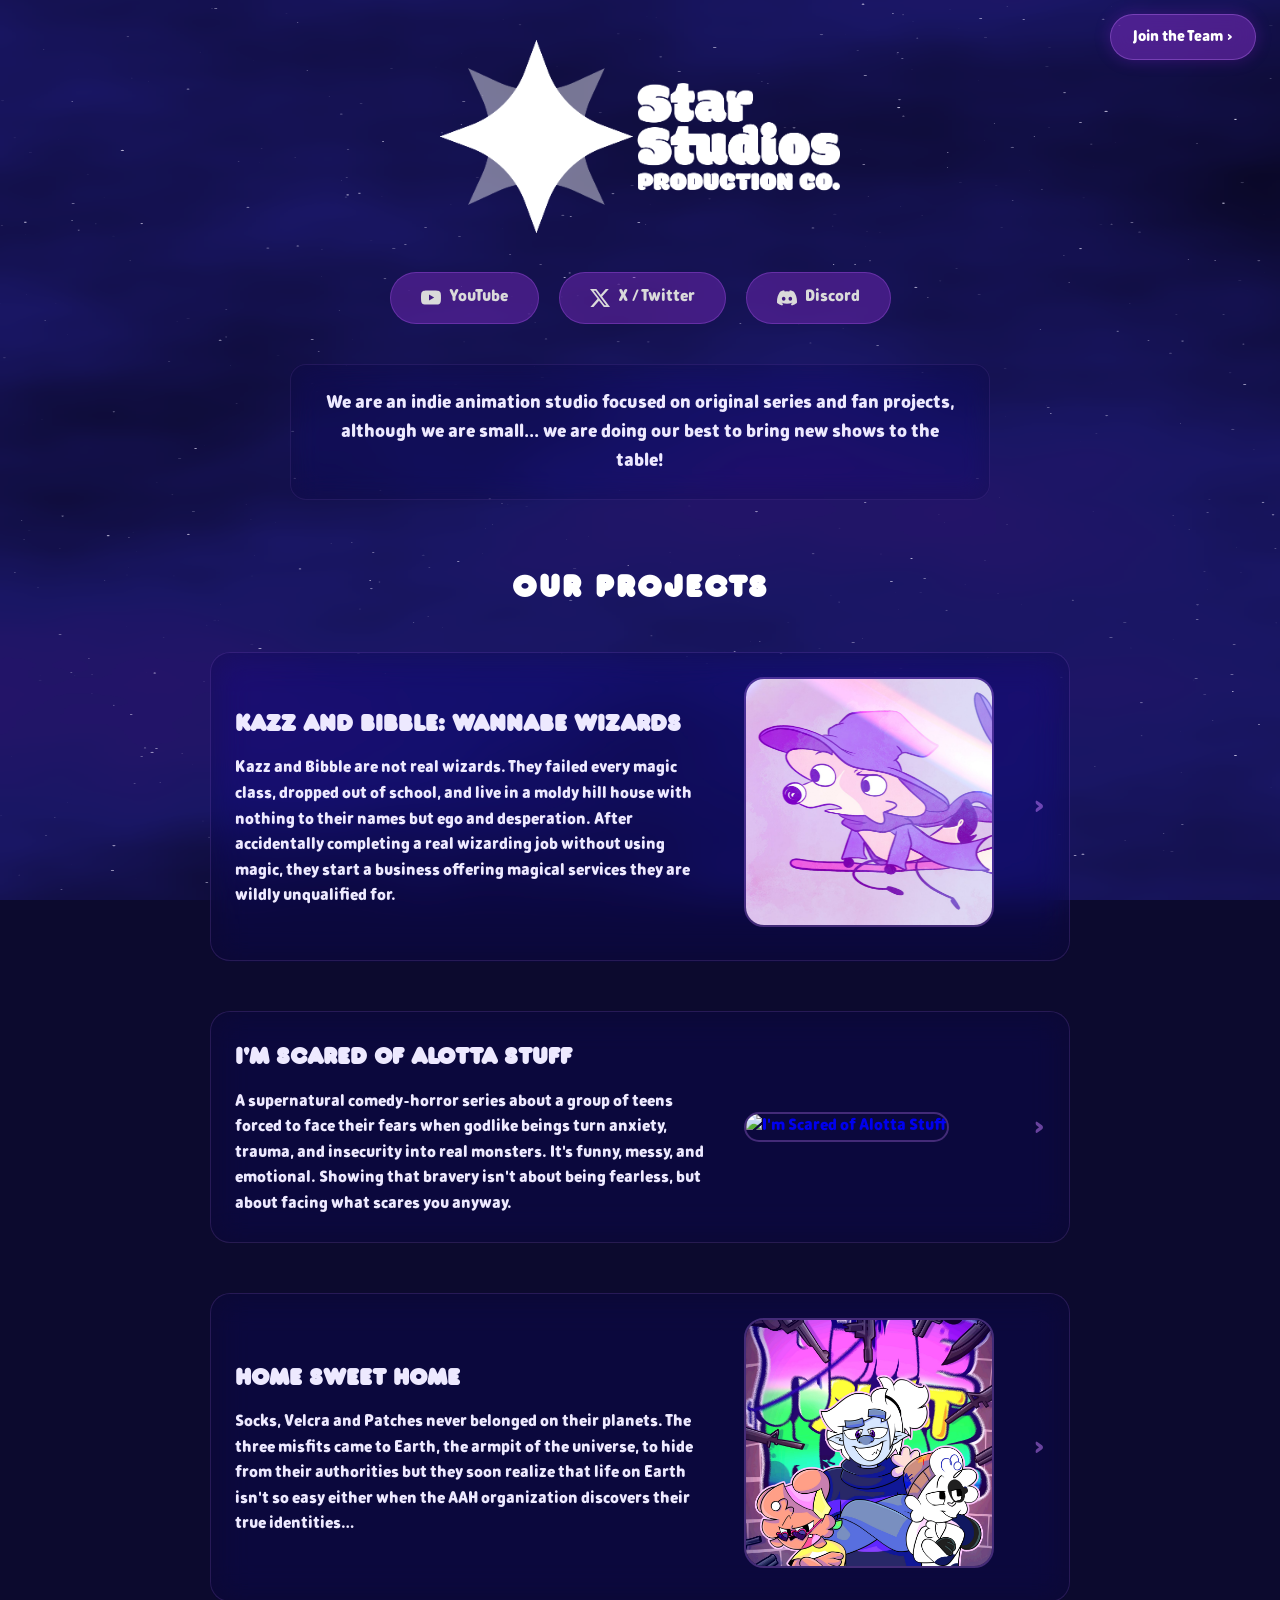
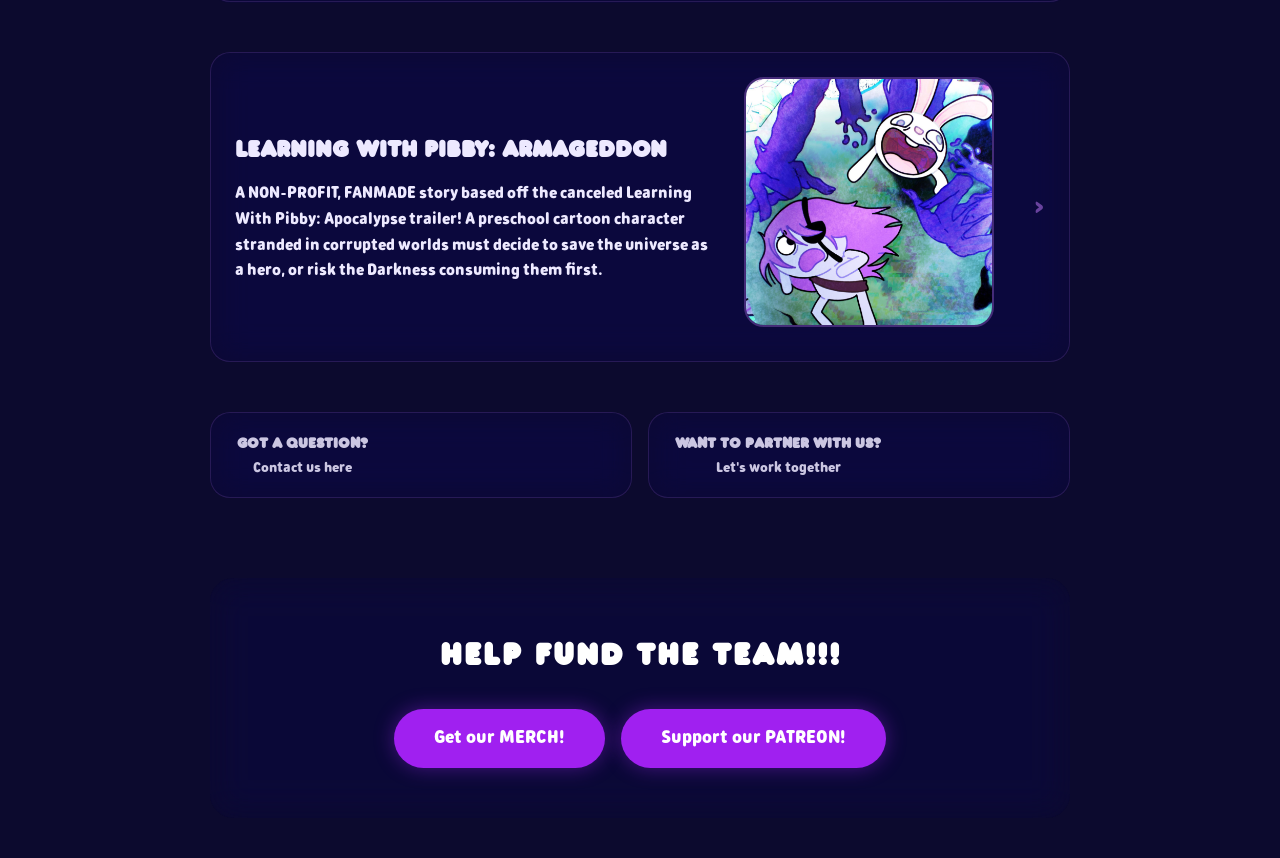
==== commit 41682a42: "Update print statement from 'Hello' to 'Goodbye'" ====
--- a/index.html
+++ b/index.html
@@ -1,2529 +1,156 @@
+
 <!DOCTYPE html>
 <html lang="en">
 <head>
-<meta charset="UTF-8">
-<meta name="viewport" content="width=device-width, initial-scale=1.0">
-<title>Storyboard Formatter</title>
-<script src="https://cdnjs.cloudflare.com/ajax/libs/html2canvas/1.4.1/html2canvas.min.js"></script>
-<script src="https://cdnjs.cloudflare.com/ajax/libs/jspdf/2.5.1/jspdf.umd.min.js"></script>
-<style>
-:root{
-  --ink:#1a1a1a;
-  --paper:#f5f2eb;
-  --line:#b0a898;
-}
-*{ box-sizing:border-box; margin:0; padding:0; font-family:"Courier New",monospace!important; font-weight:normal!important; }
-body{ background:#d6d0c4; color:var(--ink); min-height:100vh; padding:32px 16px 48px;
-  background-image:repeating-linear-gradient(0deg,transparent,transparent 27px,rgba(0,0,0,.04) 27px,rgba(0,0,0,.04) 28px); }
-header{ text-align:center; margin-bottom:32px; }
-header h1{ font-size:2rem; letter-spacing:.12em; text-transform:uppercase; }
-header p{ margin-top:6px; color:#666; font-size:.85rem; }
-.upload-zone{ background:var(--paper); border:2px dashed var(--line); max-width:900px; margin:0 auto 24px; padding:36px; text-align:center; cursor:pointer; position:relative; }
-.upload-zone.drag{ border-color:var(--ink); }
-.upload-zone input{ position:absolute; inset:0; opacity:0; cursor:pointer; }
-.upload-zone span{ letter-spacing:.08em; }
-.controls{ max-width:1100px; margin:0 auto 24px; display:flex; flex-wrap:wrap; gap:14px; align-items:flex-end; background:var(--paper); border:1px solid var(--line); padding:18px; }
-.field{ display:flex; flex-direction:column; gap:4px; }
-.field label{ font-size:.7rem; text-transform:uppercase; color:#666; }
-.field input,.field select{ border:none; border-bottom:1px solid var(--line); background:transparent; padding:4px 2px; outline:none; min-width:110px; }
-button{ cursor:pointer; }
-.btn,.btn-outline{ padding:10px 16px; border:none; text-transform:uppercase; letter-spacing:.08em; }
-.btn{ background:var(--ink); color:white; }
-.btn-outline{ background:transparent; border:1px solid var(--ink); }
-#panel-editor{ max-width:1100px; margin:0 auto 24px; display:none; }
-#panel-editor h2{ margin-bottom:12px; text-transform:uppercase; font-size:.9rem; }
-.pe-list{ display:flex; flex-direction:column; gap:10px; }
-.pe-card{ background:var(--paper); border:1px solid var(--line); display:grid; grid-template-columns:32px 28px 110px 1fr 1fr 1fr 72px; min-height:120px; }
-.pe-drag{ display:flex; align-items:center; justify-content:center; cursor:grab; border-right:1px solid var(--line); color:#999; user-select:none; -webkit-user-select:none; touch-action:none; }
-.pe-num{ display:flex; align-items:center; justify-content:center; border-right:1px solid var(--line); font-size:.7rem; color:#888; }
-.pe-thumb{ width:110px; height:100%; object-fit:cover; border-right:1px solid var(--line); }
-.pe-placeholder{ display:flex; align-items:center; justify-content:center; color:#aaa; border-right:1px solid var(--line); font-size:.75rem; }
-.pe-cell{ padding:8px; display:flex; flex-direction:column; gap:6px; border-right:1px solid var(--line); }
-.pe-cell label{ font-size:.65rem; text-transform:uppercase; color:#777; }
-.pe-cell textarea{ resize:none; border:none; border-bottom:1px solid #ccc; background:transparent; min-height:50px; outline:none; }
-.pe-btns{ display:flex; flex-direction:column; align-items:center; justify-content:space-around; padding:4px; gap:4px; }
-.pe-del,.pe-draw,.pe-copy{ border:none; background:transparent; font-size:.95rem; cursor:pointer; padding:2px 4px; }
-.pe-del{ color:#999; } .pe-del:hover{ color:#c0392b; }
-.pe-draw{ color:#4a9; } .pe-copy{ color:#3498db; }
-#board-wrap{ max-width:1200px; margin:0 auto; display:none; }
-.storyboard-page{ background:white; border:1px solid #999; margin-bottom:40px; }
-.storyboard-page.a4.landscape{ width:1123px; min-height:794px; }
-.storyboard-page.letter.landscape{ width:1056px; min-height:816px; }
-.storyboard-page.a4.portrait{ width:794px; min-height:1123px; }
-.storyboard-page.letter.portrait{ width:816px; min-height:1056px; }
-.sb-header{ display:grid; grid-template-columns:1fr 1fr 1fr; border-bottom:1px solid #111; }
-.sb-header-cell{ padding:6px 10px; border-right:1px solid #111; }
-.sb-header-cell:last-child{ border-right:none; }
-.label{ font-size:.6rem; color:#777; text-transform:uppercase; }
-.value{ font-size:.9rem; }
-.sb-grid{ display:grid; gap:12px; padding:12px; }
-.cols-1{ grid-template-columns:1fr; }
-.cols-2{ grid-template-columns:1fr 1fr; }
-.cols-3{ grid-template-columns:1fr 1fr 1fr; }
-.cols-4{ grid-template-columns:repeat(4,1fr); }
-/* Dense layouts (ppp ≥ 6): scale down metadata text so it stays legible */
-.dense-grid{ gap:7px; padding:8px; }
-.dense-grid .sb-panel-header div{ padding:2px 4px; }
-.dense-grid .ph-label{ font-size:.46rem; }
-.dense-grid .ph-val{ font-size:.6rem; }
-.dense-grid .sb-strip-cell{ padding:3px 5px; }
-.dense-grid .sl{ font-size:.46rem; margin-bottom:2px; }
-.dense-grid .content{ font-size:.56rem; line-height:1.3; }
-.dense-grid .sb-notes{ font-size:.54rem; padding:3px 5px; }
-.sb-panel{ border:1px solid #111; display:flex; flex-direction:column; }
-.sb-panel-header{ display:grid; grid-template-columns:1fr 1fr 1fr; border-bottom:1px solid #111; }
-.sb-panel-header div{ padding:4px 6px; border-right:1px solid #111; }
-.sb-panel-header div:last-child{ border-right:none; }
-.ph-label{ font-size:.58rem; color:#777; display:block; }
-.ph-val{ font-size:.75rem; }
-.sb-frame{ aspect-ratio:16/9; overflow:hidden; background:white; position:relative; }
-.sb-frame img{ position:absolute; inset:0; width:100%; height:100%; object-fit:cover; display:block; }
-.sb-frame.contain img{ object-fit:contain; }
-.sb-frame svg.stroke-overlay{ position:absolute; inset:0; width:100%; height:100%; pointer-events:none; overflow:visible; }
-.sb-placeholder{ width:100%; height:100%; display:flex; align-items:center; justify-content:center; border:1px dashed #bbb; color:#aaa; font-size:.8rem; }
-.sb-strip{ display:grid; grid-template-columns:1fr 1fr; border-top:1px solid #111; }
-.sb-strip-cell{ padding:6px; border-right:1px solid #111; }
-.sb-strip-cell:last-child{ border-right:none; }
-.sl{ font-size:.58rem; text-transform:uppercase; color:#777; display:block; margin-bottom:4px; }
-.content{ white-space:pre-wrap; font-size:.72rem; line-height:1.45; }
-.sb-notes{ border-top:1px solid #111; padding:6px; font-size:.72rem; white-space:pre-wrap; }
-.page-number{ border-top:1px solid #111; padding:8px; text-align:right; font-size:.7rem; color:#666; }
-.board-actions{ max-width:1100px; margin:0 auto 40px; display:none; gap:10px; justify-content:flex-end; flex-wrap:wrap; }
-#export-overlay{ position:fixed; inset:0; background:rgba(0,0,0,.5); display:none; align-items:center; justify-content:center; z-index:999; }
-#export-overlay.active{ display:flex; }
-.export-box{ background:white; border:1px solid #111; padding:30px; text-align:center; }
+    <meta charset="UTF-8">
+    <link rel="icon" type="image/png" href="favicon.png">
+    <meta property="og:title" content="Star Studios">
+    <meta property="og:description" content="We are an indie animation studio focused on original series and fan projects, although we are small... we are doing our best to bring new shows to the table!">
+    <meta property="og:image" content="https://starstudiosproductionco.com/favicon.png">
+    <meta property="og:url" content="https://starstudiosproductionco.com">
+    <meta property="og:type" content="website">
+    <meta name="theme-color" content="#7B2CBF">
+    <meta name="viewport" content="width=device-width, initial-scale=1.0">
+    <title>Star Studios Website</title>
+    <link rel="stylesheet" href="styles.css">
+    <link rel="stylesheet" href="contact-bar.css">
 
-/* ═══ DRAW OVERLAY ═══════════════════════════════════ */
-#draw-overlay{ position:fixed; inset:0; background:#1a1a1a; z-index:1000; display:none; flex-direction:column; }
-#draw-overlay.active{ display:flex; }
-#draw-toolbar{ background:#111; border-bottom:1px solid #333; padding:6px 10px; display:flex; align-items:center; gap:8px; flex-wrap:wrap; flex-shrink:0; user-select:none; overflow-x:auto; }
-.dt-group{ display:flex; align-items:center; gap:5px; padding-right:8px; border-right:1px solid #333; flex-shrink:0; }
-.dt-group:last-child{ border-right:none; margin-left:auto; }
-.dt-btn{ background:#222; border:1px solid #444; color:#ccc; padding:4px 8px; font-size:.68rem; text-transform:uppercase; letter-spacing:.05em; cursor:pointer; transition:background .1s; font-family:"Courier New",monospace; white-space:nowrap; }
-.dt-btn:hover{ background:#2e2e2e; color:#fff; }
-.dt-btn.active{ background:#444; color:#fff; border-color:#888; }
-.dt-label{ color:#666; font-size:.62rem; text-transform:uppercase; letter-spacing:.05em; white-space:nowrap; }
-#dt-color-swatch{ width:24px; height:24px; border:2px solid #555; cursor:pointer; flex-shrink:0; position:relative; }
-#dt-color-input{ position:absolute; inset:0; opacity:0; cursor:pointer; width:100%; height:100%; }
-/* HSL color wheel */
-#dt-wheel-wrap{ position:relative; width:24px; height:24px; cursor:pointer; flex-shrink:0; }
-#dt-wheel-canvas{ border-radius:50%; width:24px; height:24px; display:block; border:2px solid #555; }
-.dt-recent-dot{ width:18px; height:18px; border:1px solid #444; cursor:pointer; flex-shrink:0; border-radius:2px; }
-.dt-recent-dot:hover{ outline:2px solid #888; }
-#dt-stroke-range{ width:60px; cursor:pointer; accent-color:#888; }
-.dt-stroke-preview{ width:32px; height:18px; display:flex; align-items:center; justify-content:center; }
-#dt-opacity-range{ width:55px; cursor:pointer; accent-color:#888; }
-#dt-stab-range{ width:55px; cursor:pointer; accent-color:#3af; }
-#dt-stab-val{ color:#3af; font-size:.65rem; min-width:28px; }
-#draw-canvas-wrap{ flex:1; overflow:hidden; display:flex; align-items:center; justify-content:center; padding:16px; position:relative; background:#222; cursor:grab; }
-#draw-canvas-wrap.panning{ cursor:grabbing; }
-#draw-stage{ position:relative; background:#fff; flex-shrink:0; box-shadow:0 4px 32px rgba(0,0,0,.5); transform-origin:center center; will-change:transform; }
-#draw-bg-img{ position:absolute; inset:0; width:100%; height:100%; object-fit:contain; pointer-events:none; display:block; }
-#draw-svg{ position:absolute; inset:0; width:100%; height:100%; touch-action:none; display:block; }
-.sel-handle{ fill:#fff; stroke:#0af; stroke-width:1.5; cursor:pointer; }
-.sel-box{ fill:none; stroke:#0af; stroke-width:1; stroke-dasharray:4 3; pointer-events:none; }
-.lasso-preview{ fill:rgba(0,160,255,.08); stroke:#0af; stroke-width:1; stroke-dasharray:5 3; pointer-events:none; }
-/* Bezier pen control point styles */
-.cp-line{ stroke:#0af; stroke-width:1; stroke-dasharray:3 2; pointer-events:none; }
-.cp-anchor{ fill:#fff; stroke:#0af; stroke-width:1.5; cursor:move; }
-.cp-handle{ fill:#0af; stroke:#0af; stroke-width:1; cursor:move; }
-#draw-mode-pill{ position:absolute; bottom:12px; left:50%; transform:translateX(-50%); background:rgba(0,0,0,.75); color:#fff; font-size:.65rem; padding:3px 12px; letter-spacing:.08em; text-transform:uppercase; pointer-events:none; border-radius:20px; }
-#draw-panel-nav{ background:#111; border-top:1px solid #333; padding:5px 10px; display:flex; align-items:center; gap:8px; flex-shrink:0; }
-#draw-panel-strip{ display:flex; gap:5px; overflow-x:auto; flex:1; }
-.dpn-thumb{ width:60px; height:34px; object-fit:cover; border:2px solid #333; cursor:pointer; flex-shrink:0; background:#222; }
-.dpn-thumb.active{ border-color:#0af; }
-.dpn-empty{ width:60px; height:34px; border:2px solid #333; cursor:pointer; flex-shrink:0; background:#222; display:flex; align-items:center; justify-content:center; font-size:.58rem; color:#555; }
-.dpn-empty.active{ border-color:#0af; }
-/* ═══ PANEL INFO SIDEBAR ════════════════════════════ */
-#draw-panel-info{
-  position:absolute; top:0; right:0; width:230px; height:100%;
-  background:#111; border-left:1px solid #2a2a2a;
-  display:flex; flex-direction:column; z-index:20;
-  transform:translateX(100%); transition:transform .2s ease;
-  pointer-events:auto;
-}
-#draw-panel-info.open{ transform:translateX(0); }
-#dpi-header{
-  background:#0c0c0c; border-bottom:1px solid #2a2a2a;
-  padding:7px 10px; display:flex; align-items:center; justify-content:space-between; flex-shrink:0;
-}
-#dpi-panel-badge{
-  background:#1e1e1e; border-bottom:1px solid #1a1a1a;
-  padding:5px 10px; font-size:.6rem; color:#555; letter-spacing:.08em; flex-shrink:0;
-}
-.dpi-label{ color:#555; font-size:.6rem; text-transform:uppercase; letter-spacing:.06em; display:block; margin-bottom:4px; }
-.dpi-field{ padding:8px 10px; border-bottom:1px solid #1a1a1a; flex-shrink:0; }
-.dpi-field select,.dpi-field textarea{
-  width:100%; background:#181818; border:1px solid #2e2e2e; color:#bbb;
-  padding:5px 6px; font-size:.7rem; font-family:"Courier New",monospace;
-  outline:none; resize:none; transition:border-color .1s;
-}
-.dpi-field select:focus,.dpi-field textarea:focus{ border-color:#555; color:#eee; }
-.dpi-field textarea{ min-height:56px; }
-#dpi-close{ background:transparent; border:none; color:#555; cursor:pointer; font-size:.75rem; padding:0; line-height:1; }
-#dpi-close:hover{ color:#aaa; }
-#dt-info-btn.active{ background:#1e4a6e; border-color:#0af; color:#0af; }
-
-/* ═══ PANEL STRIP CONTROLS ══════════════════════════ */
-#draw-panel-nav{ position:relative; }
-.dpn-action-btn{
-  width:34px; height:34px; background:#1a1a1a; border:2px solid #333;
-  color:#777; cursor:pointer; display:flex; align-items:center; justify-content:center;
-  font-size:.85rem; flex-shrink:0; font-family:"Courier New",monospace;
-  transition:border-color .1s, color .1s; user-select:none;
-}
-.dpn-action-btn:hover{ border-color:#555; color:#fff; background:#222; }
-.dpn-action-btn.add{ color:#3a9; border-color:#2a6; }
-.dpn-action-btn.add:hover{ color:#4eb; border-color:#3af; background:#0a1e1a; }
-.dpn-action-btn.del{ color:#855; }
-.dpn-action-btn.del:hover{ color:#f55; border-color:#a33; background:#1a0a0a; }
-.dpn-action-btn.dup:hover{ color:#7bf; border-color:#39f; background:#0a0f1e; }
-
-/* Drop indicator line for drag reorder */
-.dpn-drop-line{
-  width:3px; height:34px; background:#0af; flex-shrink:0; border-radius:2px;
-  pointer-events:none; animation:dpn-blink .5s step-end infinite;
-}
-@keyframes dpn-blink{ 0%,100%{opacity:1} 50%{opacity:.4} }
-.dpn-thumb.dragging,.dpn-empty.dragging{ opacity:.35; border-color:#444; }
-
-/* Color wheel popup */
-#colorwheel-popup{ position:fixed; z-index:2000; display:none; background:#1a1a1a; border:1px solid #444; padding:10px; border-radius:6px; box-shadow:0 8px 32px rgba(0,0,0,.6); }
-#colorwheel-popup.active{ display:block; }
-#cw-canvas{ border-radius:50%; cursor:crosshair; display:block; }
-#cw-brightness{ width:180px; margin-top:8px; accent-color:#888; }
-#cw-hex{ background:#222; border:1px solid #444; color:#eee; padding:3px 6px; font-size:.75rem; width:80px; margin-top:6px; outline:none; font-family:"Courier New",monospace; }
-#cw-preview{ width:24px; height:24px; border:2px solid #555; display:inline-block; vertical-align:middle; margin-left:6px; }
-#cw-close{ float:right; background:transparent; border:none; color:#888; font-size:.8rem; cursor:pointer; padding:0; }
-
-@media print{
-  body{ background:white; padding:0; -webkit-print-color-adjust:exact; print-color-adjust:exact; }
-  header,.upload-zone,.controls,#panel-editor,.board-actions{ display:none!important; }
-  #board-wrap{ display:block!important; max-width:none!important; }
-  .storyboard-page{ border:none!important; margin:0!important; page-break-after:always; break-after:page; page-break-inside:avoid; break-inside:avoid; }
-  .sb-panel{ page-break-inside:avoid; break-inside:avoid; }
-  @page{ size:auto; margin:8mm; }
-  @page :first{ margin-top:8mm; }
-}
-</style>
 </head>
 <body>
+    <canvas id="galaxy-bg"></canvas>
 
-<header>
-  <h1>Storyboard Formatter</h1>
-  <p>Upload images • draw • export PNG / PDF</p>
-</header>
+    <nav class="topnav">
+        <a href="careers" class="topnav-btn">Join the Team ›</a>
+    </nav>
 
-<div class="upload-zone" id="dropzone">
-  <input type="file" id="fileInput" accept="image/*" multiple>
-  <span>Drop images here or click to upload</span>
-</div>
+    <div class="container">
+        <header>
+            <img src="logo.png" alt="Studio Logo" class="logo">
+            <div class="social">
+                <a href="https://www.youtube.com/@StarStudiosProductionCo" class="social-button youtube" target="_blank">
+                    <svg xmlns="http://www.w3.org/2000/svg" width="20" height="20" fill="currentColor" viewBox="0 0 16 16">
+                        <path d="M8.051 1.999h.089c.822.003 4.987.033 6.11.335a2.01 2.01 0 0 1 1.415 1.42c.101.38.172.883.22 1.402l.01.104.022.26.008.104c.065.914.073 1.77.074 1.957v.075c-.001.194-.01 1.108-.082 2.06l-.008.105-.009.104c-.05.572-.124 1.14-.235 1.558a2.01 2.01 0 0 1-1.415 1.42c-1.16.312-5.569.334-6.18.335h-.142c-.309 0-1.587-.006-2.927-.052l-.17-.006-.087-.004-.171-.007-.171-.007c-1.11-.049-2.167-.128-2.654-.26a2.01 2.01 0 0 1-1.415-1.419c-.111-.417-.185-.986-.235-1.558L.09 9.82l-.008-.104A31 31 0 0 1 0 7.68v-.123c.002-.215.01-.958.064-1.778l.007-.103.003-.052.008-.104.022-.26.01-.104c.048-.519.119-1.023.22-1.402a2.01 2.01 0 0 1 1.415-1.42c.487-.13 1.544-.21 2.654-.26l.17-.007.172-.006.086-.003.171-.007A100 100 0 0 1 7.858 2zM6.4 5.209v4.818l4.157-2.408z"/>
+                    </svg>
+                    YouTube
+                </a>
+                <a href="https://x.com/StarStudio_Prod" class="social-button twitter" target="_blank">
+                    <svg xmlns="http://www.w3.org/2000/svg" width="20" height="20" fill="currentColor" viewBox="0 0 16 16">
+                        <path d="M12.6.75h2.454l-5.36 6.142L16 15.25h-4.937l-3.867-5.07-4.425 5.07H.316l5.733-6.57L0 .75h5.063l3.495 4.633L12.601.75Zm-.86 13.028h1.36L4.323 2.145H2.865z"/>
+                    </svg>
+                    X / Twitter
+                </a>
+                <a href="https://discord.gg/pqCMpW4TQU" class="social-button discord" target="_blank">
+                    <svg xmlns="http://www.w3.org/2000/svg" width="20" height="20" fill="currentColor" viewBox="0 0 16 16">
+                        <path d="M13.545 2.907a13.2 13.2 0 0 0-3.257-1.011.05.05 0 0 0-.052.025c-.141.25-.297.577-.406.833a12.2 12.2 0 0 0-3.658 0 8 8 0 0 0-.412-.833.05.05 0 0 0-.052-.025c-1.125.194-2.22.534-3.257 1.011a.04.04 0 0 0-.021.018C.356 6.024-.213 9.047.066 12.032q.003.022.021.037a13.3 13.3 0 0 0 3.995 2.02.05.05 0 0 0 .056-.019q.463-.63.818-1.329a.05.05 0 0 0-.01-.059l-.018-.011a9 9 0 0 1-1.248-.595.05.05 0 0 1-.02-.066l.015-.019q.127-.095.248-.195a.05.05 0 0 1 .051-.007c2.619 1.196 5.454 1.196 8.041 0a.05.05 0 0 1 .053.007q.121.1.248.195a.05.05 0 0 1-.004.085 8 8 0 0 1-1.249.594.05.05 0 0 0-.03.03.05.05 0 0 0 .003.041c.24.465.515.909.817 1.329a.05.05 0 0 0 .056.019 13.2 13.2 0 0 0 4.001-2.02.05.05 0 0 0 .021-.037c.334-3.451-.559-6.449-2.366-9.106a.03.03 0 0 0-.02-.019m-8.198 7.307c-.789 0-1.438-.724-1.438-1.612s.637-1.613 1.438-1.613c.807 0 1.45.73 1.438 1.613 0 .888-.637 1.612-1.438 1.612m5.316 0c-.788 0-1.438-.724-1.438-1.612s.637-1.613 1.438-1.613c.807 0 1.451.73 1.438 1.613 0 .888-.631 1.612-1.438 1.612"/>
+                    </svg>
+                    Discord
+                </a>
+            </div>
+        </header>
 
-<div class="controls">
-  <div class="field"><label>Project</label><input type="text" id="projTitle" value="Untitled Project"></div>
-  <div class="field"><label>Author</label><input type="text" id="projAuthor" value=""></div>
-  <div class="field"><label>Scene</label><input type="text" id="sceneNum" value="001"></div>
-  <div class="field"><label>Panels / Page</label>
-    <select id="pppSelect">
-      <option value="1">1 — Full Page</option>
-      <option value="2">2 — Side by Side</option>
-      <option value="3">3 — Row of 3</option>
-      <option value="4" selected>4 — 2×2 Grid</option>
-      <option value="6">6 — 3×2 Grid</option>
-      <option value="8">8 — 4×2 Grid</option>
-      <option value="9">9 — 3×3 Grid</option>
-      <option value="12">12 — 4×3 Grid</option>
-    </select>
-  </div>
-  <div class="field"><label>Image Fit</label>
-    <select id="imgFit">
-      <option value="">Cover</option>
-      <option value="contain">Contain</option>
-    </select>
-  </div>
-  <div class="field"><label>Page Size</label>
-    <select id="pageSize">
-      <option value="a4">A4</option>
-      <option value="letter">Letter</option>
-    </select>
-  </div>
-  <div class="field"><label>Orientation</label>
-    <select id="orientation">
-      <option value="landscape">Landscape</option>
-      <option value="portrait">Portrait</option>
-    </select>
-  </div>
-  <button class="btn-outline" id="addEmptyPanelBtn">+ Empty Panel</button>
-  <button class="btn-outline" id="saveStoryboardBtn">Save .storyboard</button>
-  <label class="btn-outline" style="display:flex;align-items:center;">Load .storyboard<input type="file" id="loadStoryboardInput" hidden></label>
-  <button class="btn" id="generateBtn" disabled>Generate Board</button>
-</div>
+        <section class="bio">
+            <p>We are an indie animation studio focused on original series and fan projects, although we are small... we are doing our best to bring new shows to the table!</p>
+        </section>
 
-<div id="panel-editor">
-  <h2>Panel Editor</h2>
-  <div class="pe-list" id="pe-list"></div>
-</div>
+        <section class="projects">
+            <h2>OUR PROJECTS</h2>
 
-<div id="board-wrap"></div>
+            <a href="KBWW" class="project">
+                <div class="project-text">
+                    <h3>KAZZ AND BIBBLE: WANNABE WIZARDS</h3>
+                    <p>Kazz and Bibble are not real wizards. They failed every magic class, dropped out of school, and live in a moldy hill house with nothing to their names but ego and desperation. After accidentally completing a real wizarding job without using magic, they start a business offering magical services they are wildly unqualified for.</p>
+                </div>
+                <div class="project-image">
+                    <img src="kazz-bibble.png" alt="Kazz and Bibble">
+                </div>
+                <span class="project-arrow">›</span>
+            </a>
 
-<div class="board-actions" id="board-actions">
-  <button class="btn-outline" id="regenBtn">Refresh</button>
-  <button class="btn-outline" id="exportPngBtn">Export PNG</button>
-  <button class="btn-outline" id="exportPdfCompBtn">PDF (Compressed)</button>
-  <button class="btn" id="exportPdfBtn">PDF (Full Quality)</button>
-</div>
+            <a href="ISOAS" class="project">
+                <div class="project-text">
+                    <h3>I'M SCARED OF ALOTTA STUFF</h3>
+                    <p>A supernatural comedy-horror series about a group of teens forced to face their fears when godlike beings turn anxiety, trauma, and insecurity into real monsters. It's funny, messy, and emotional. Showing that bravery isn't about being fearless, but about facing what scares you anyway.</p>
+                </div>
+                <div class="project-image">
+                    <img src="scared.png" alt="I'm Scared of Alotta Stuff">
+                </div>
+                <span class="project-arrow">›</span>
+            </a>
 
-<div id="export-overlay">
-  <div class="export-box" id="export-box-msg">Rendering storyboard...</div>
-</div>
+            <a href="HSH" class="project">
+                <div class="project-text">
+                    <h3>HOME SWEET HOME</h3>
+                    <p>Socks, Velcra and Patches never belonged on their planets. The three misfits came to Earth, the armpit of the universe, to hide from their authorities but they soon realize that life on Earth isn't so easy either when the AAH organization discovers their true identities…</p>
+                </div>
+                <div class="project-image">
+                    <img src="hsh.png" alt="Home Sweet Home">
+                </div>
+                <span class="project-arrow">›</span>
+            </a>
 
-<!-- COLOR WHEEL POPUP -->
-<div id="colorwheel-popup">
-  <button id="cw-close">✕ close</button>
-  <div style="clear:both;margin-top:4px;">
-    <canvas id="cw-canvas" width="180" height="180"></canvas>
-    <br>
-    <input type="range" id="cw-brightness" min="0" max="100" value="100" title="Brightness">
-    <br>
-    <div style="display:flex;align-items:center;gap:6px;margin-top:4px;">
-      <input type="text" id="cw-hex" value="#ff0000" maxlength="7">
-      <div id="cw-preview"></div>
-      <button class="dt-btn" id="cw-apply" style="padding:3px 8px;">Apply</button>
-    </div>
-  </div>
-</div>
+            <a href="PIBBY" class="project">
+                <div class="project-text">
+                    <h3>LEARNING WITH PIBBY: ARMAGEDDON</h3>
+                    <p>A NON-PROFIT, FANMADE story based off the canceled Learning With Pibby: Apocalypse trailer! A preschool cartoon character stranded in corrupted worlds must decide to save the universe as a hero, or risk the Darkness consuming them first.</p>
+                </div>
+                <div class="project-image">
+                    <img src="pibby.png" alt="Learning With Pibby: Armageddon">
+                </div>
+                <span class="project-arrow">›</span>
+            </a>
+        </section>
 
-<!-- DRAW OVERLAY -->
-<div id="draw-overlay">
-  <div id="draw-toolbar">
+        <section class="contact-bar">
+            <a href="mailto:contact@starstudiosproductionco.com" class="contact-bar-btn">
+                <span class="contact-bar-text">
+                    <strong>GOT A QUESTION?</strong>
+                    Contact us here
+                </span>
+            </a>
+            <a href="mailto:partnerships@starstudiosproductionco.com" class="contact-bar-btn contact-bar-btn--partnership">
+                <span class="contact-bar-text">
+                    <strong>WANT TO PARTNER WITH US?</strong>
+                    Let's work together
+                </span>
+            </a>
 
-    <!-- Tools -->
-    <div class="dt-group">
-      <span class="dt-label">Tool</span>
-      <button class="dt-btn active" data-tool="pen">✏ Pen</button>
-      <button class="dt-btn" data-tool="bezier">✒ Bezier</button>
-      <button class="dt-btn" data-tool="line">╱ Line</button>
-      <button class="dt-btn" data-tool="rect">▭ Rect</button>
-      <button class="dt-btn" data-tool="ellipse">◯ Ellipse</button>
-      <button class="dt-btn" data-tool="arrow">→ Arrow</button>
-      <button class="dt-btn" data-tool="lasso">⌀ Lasso</button>
-      <button class="dt-btn" data-tool="select">↖ Select</button>
+        </section>
+
+        <section class="donate">
+            <h2>HELP FUND THE TEAM!!!</h2>
+            <div class="donate-buttons">
+                <a href="https://star-studios-shop.fourthwall.com" class="kickstarter-link" target="_blank">Get our MERCH!</a>
+                <a href="https://www.patreon.com/cw/StarStudiosAnimation" class="kickstarter-link" target="_blank">Support our PATREON!</a>
+            </div>
+        </section>
     </div>
 
-    <!-- Stabilizer -->
-    <div class="dt-group">
-      <span class="dt-label" style="color:#3af;">Stab</span>
-      <input type="range" id="dt-stab-range" min="0" max="20" value="0" title="Stabilizer (0=off, 20=max)">
-      <span id="dt-stab-val">0</span>
-    </div>
-
-    <!-- Pen Pressure -->
-    <div class="dt-group">
-      <span class="dt-label">Pressure</span>
-      <button class="dt-btn" id="dt-pressure-btn" title="Toggle pen pressure sensitivity">✦ Off</button>
-    </div>
-
-    <!-- Color -->
-    <div class="dt-group">
-      <span class="dt-label">Color</span>
-      <div id="dt-color-swatch" title="Pick color (click for wheel)">
-        <input type="color" id="dt-color-input" value="#ff0000">
-      </div>
-      <div id="dt-wheel-wrap" title="Color wheel">
-        <canvas id="dt-wheel-canvas" width="24" height="24"></canvas>
-      </div>
-      <div id="dt-recent-colors" style="display:flex;gap:3px;"></div>
-    </div>
-
-    <!-- Stroke width -->
-    <div class="dt-group">
-      <span class="dt-label">Width</span>
-      <input type="range" id="dt-stroke-range" min="1" max="24" value="3">
-      <div class="dt-stroke-preview"><svg width="32" height="18" id="dt-stroke-svg"><line x1="2" y1="9" x2="30" y2="9" stroke="#ff0000" stroke-width="3" stroke-linecap="round"/></svg></div>
-    </div>
-
-    <!-- Opacity -->
-    <div class="dt-group">
-      <span class="dt-label">Opacity</span>
-      <input type="range" id="dt-opacity-range" min="10" max="100" value="100">
-      <span id="dt-opacity-val" style="color:#888;font-size:.65rem;min-width:28px;">100%</span>
-    </div>
-
-    <!-- Fill -->
-    <div class="dt-group">
-      <span class="dt-label">Fill</span>
-      <button class="dt-btn" id="dt-fill-btn" data-fill="none">None</button>
-      <div id="dt-fill-swatch" style="width:22px;height:22px;border:2px solid #444;cursor:pointer;flex-shrink:0;position:relative;background:#ff0000;display:none;">
-        <input type="color" id="dt-fill-input" value="#ff0000" style="position:absolute;inset:0;opacity:0;cursor:pointer;width:100%;height:100%;">
-      </div>
-    </div>
-
-    <!-- Edit actions -->
-    <div class="dt-group">
-      <button class="dt-btn" id="dt-copy-btn">⎘ Copy</button>
-      <button class="dt-btn" id="dt-paste-btn">⎗ Paste</button>
-      <button class="dt-btn" id="dt-undo-btn">↩ Undo</button>
-      <button class="dt-btn" id="dt-redo-btn">↪ Redo</button>
-      <button class="dt-btn" id="dt-delete-btn">🗑 Del</button>
-      <button class="dt-btn" id="dt-clear-btn">✕ Clear</button>
-    </div>
-
-    <!-- Bezier controls (shown when bezier tool active) -->
-    <div class="dt-group" id="dt-bezier-group" style="display:none;">
-      <button class="dt-btn" id="dt-bezier-close-btn">Close Path</button>
-      <button class="dt-btn" id="dt-bezier-finish-btn">✓ Finish</button>
-    </div>
-
-    <!-- Zoom -->
-    <div class="dt-group">
-      <button class="dt-btn" id="dt-fit-btn" title="Fit to screen (F)">⊡ Fit</button>
-      <span class="dt-label" id="dt-zoom-label" style="min-width:32px;color:#aaa;">100%</span>
-    </div>
-
-    <!-- Panel Info toggle -->
-    <div class="dt-group">
-      <button class="dt-btn" id="dt-info-btn" title="Toggle panel info editor (I)">☰ Info</button>
-    </div>
-
-    <!-- Done/cancel -->
-    <div class="dt-group">
-      <button class="dt-btn" id="dt-done-btn" style="background:#1a6e3c;border-color:#2ea55c;color:#fff;">✓ Done</button>
-      <button class="dt-btn" id="dt-cancel-btn">✕ Cancel</button>
-    </div>
-  </div>
-
-  <div id="draw-canvas-wrap">
-    <div id="draw-stage">
-      <img id="draw-bg-img" src="" alt="">
-      <svg id="draw-svg" xmlns="http://www.w3.org/2000/svg"></svg>
-    </div>
-    <div id="draw-mode-pill">Pen — draw freely</div>
-
-    <!-- Panel Info Sidebar ─────────────────────────── -->
-    <div id="draw-panel-info">
-      <div id="dpi-header">
-        <span style="color:#888;font-size:.63rem;text-transform:uppercase;letter-spacing:.06em;">Panel Info</span>
-        <button id="dpi-close" title="Close">✕</button>
-      </div>
-      <div id="dpi-panel-badge">PANEL <span id="dpi-num">—</span></div>
-      <div class="dpi-field">
-        <span class="dpi-label">Shot Type</span>
-        <select id="dpi-shot">
-          <option value="WS">WS — Wide Shot</option>
-          <option value="LS">LS — Long Shot</option>
-          <option value="MS">MS — Medium Shot</option>
-          <option value="MCU">MCU — Medium Close-Up</option>
-          <option value="CU">CU — Close-Up</option>
-          <option value="ECU">ECU — Extreme Close-Up</option>
-          <option value="OTS">OTS — Over Shoulder</option>
-          <option value="POV">POV — Point Of View</option>
-          <option value="2S">2S — Two Shot</option>
-          <option value="INSERT">INSERT — Object Detail</option>
-          <option value="DUTCH">DUTCH — Tilted Angle</option>
-        </select>
-      </div>
-      <div class="dpi-field">
-        <span class="dpi-label">Action</span>
-        <textarea id="dpi-action" rows="3" placeholder="Describe the action…"></textarea>
-      </div>
-      <div class="dpi-field">
-        <span class="dpi-label">Dialogue</span>
-        <textarea id="dpi-dialogue" rows="3" placeholder="Spoken dialogue…"></textarea>
-      </div>
-      <div class="dpi-field">
-        <span class="dpi-label">Notes</span>
-        <textarea id="dpi-notes" rows="3" placeholder="Director notes…"></textarea>
-      </div>
-    </div>
-  </div>
-
-  <div id="draw-panel-nav">
-    <span class="dt-label" style="white-space:nowrap;">Panels:</span>
-    <button class="dpn-action-btn add" id="dpn-add-btn" title="Add new panel after current">+</button>
-    <div id="draw-panel-strip"></div>
-    <button class="dpn-action-btn dup" id="dpn-dup-btn" title="Duplicate current panel">⎘</button>
-    <button class="dpn-action-btn del" id="dpn-del-btn" title="Delete current panel">✕</button>
-  </div>
-</div>
-
-<script>
-'use strict';
-
-/* ═══════════════════════════════════════════════════
-   GLOBALS
-═══════════════════════════════════════════════════ */
-const dropzone     = document.getElementById('dropzone');
-const fileInput    = document.getElementById('fileInput');
-const generateBtn  = document.getElementById('generateBtn');
-const boardWrap    = document.getElementById('board-wrap');
-const boardActions = document.getElementById('board-actions');
-const panelEditor  = document.getElementById('panel-editor');
-const peList       = document.getElementById('pe-list');
-const exportOverlay= document.getElementById('export-overlay');
-const exportBox    = document.getElementById('export-box-msg');
-
-let panels = [];
-
-const shotLabels = {
-  WS:'Wide Shot', LS:'Long Shot', MS:'Medium Shot', MCU:'Medium Close-Up',
-  CU:'Close-Up', ECU:'Extreme Close-Up', OTS:'Over Shoulder',
-  POV:'Point Of View', '2S':'Two Shot', INSERT:'Insert', DUTCH:'Dutch Angle'
-};
-
-/* ═══════════════════════════════════════════════════
-   UPLOAD
-═══════════════════════════════════════════════════ */
-dropzone.addEventListener('dragover', e=>{ e.preventDefault(); dropzone.classList.add('drag'); });
-dropzone.addEventListener('dragleave', ()=>dropzone.classList.remove('drag'));
-dropzone.addEventListener('drop', e=>{ e.preventDefault(); dropzone.classList.remove('drag'); addFiles([...e.dataTransfer.files].filter(f=>f.type.startsWith('image/'))); });
-fileInput.addEventListener('change', ()=>{ addFiles([...fileInput.files]); fileInput.value=''; });
-
-async function addFiles(files){
-  for(const file of files){
-    const dataUrl = await fileToDataURL(file);
-    panels.push({ dataUrl, action:'', dialogue:'', notes:'', shotType:'WS', strokes:[] });
-  }
-  rebuildEditor();
-  updateUploadLabel();
-  generateBtn.disabled = panels.length===0;
-  autoSaveLocal();
-}
-
-document.getElementById('addEmptyPanelBtn').addEventListener('click', ()=>{
-  panels.push({ dataUrl:'', action:'', dialogue:'', notes:'', shotType:'WS', strokes:[] });
-  rebuildEditor();
-  generateBtn.disabled = false;
-  autoSaveLocal();
-});
-
-/* ═══════════════════════════════════════════════════
-   PANEL EDITOR
-═══════════════════════════════════════════════════ */
-function panelIsEmpty(p){
-  return !p.dataUrl && (!p.strokes || p.strokes.length===0);
-}
-
-function rebuildEditor(){
-  if(!panels.length){ panelEditor.style.display='none'; return; }
-  panelEditor.style.display='block';
-  peList.innerHTML='';
-
-  panels.forEach((p,i)=>{
-    const card = document.createElement('div');
-    card.className='pe-card';
-    const strokeCount = p.strokes ? p.strokes.length : 0;
-    const drawColor = strokeCount ? '#2ecc71' : '#4a9';
-
-    card.innerHTML=`
-      <div class="pe-drag">☰</div>
-      <div class="pe-num">${String(i+1).padStart(3,'0')}</div>
-      ${p.dataUrl
-        ? `<img class="pe-thumb" src="${p.dataUrl}">`
-        : `<div class="pe-placeholder">${strokeCount?'DRAWN':'EMPTY'}</div>`}
-      <div class="pe-cell">
-        <label>Shot Type</label>
-        <select data-field="shotType" data-idx="${i}">
-          <option value="WS" ${p.shotType==='WS'?'selected':''}>WS — Wide Shot</option>
-          <option value="LS" ${p.shotType==='LS'?'selected':''}>LS — Long Shot</option>
-          <option value="MS" ${p.shotType==='MS'?'selected':''}>MS — Medium Shot</option>
-          <option value="MCU" ${p.shotType==='MCU'?'selected':''}>MCU — Medium Close-Up</option>
-          <option value="CU" ${p.shotType==='CU'?'selected':''}>CU — Close-Up</option>
-          <option value="ECU" ${p.shotType==='ECU'?'selected':''}>ECU — Extreme Close-Up</option>
-          <option value="OTS" ${p.shotType==='OTS'?'selected':''}>OTS — Over Shoulder</option>
-          <option value="POV" ${p.shotType==='POV'?'selected':''}>POV — Point of View</option>
-          <option value="2S" ${p.shotType==='2S'?'selected':''}>2S — Two Shot</option>
-          <option value="INSERT" ${p.shotType==='INSERT'?'selected':''}>INSERT — Object Detail</option>
-          <option value="DUTCH" ${p.shotType==='DUTCH'?'selected':''}>DUTCH — Tilted Angle</option>
-        </select>
-        <label>Action</label>
-        <textarea data-field="action" data-idx="${i}">${esc(p.action)}</textarea>
-      </div>
-      <div class="pe-cell">
-        <label>Dialogue</label>
-        <textarea data-field="dialogue" data-idx="${i}">${esc(p.dialogue)}</textarea>
-      </div>
-      <div class="pe-cell">
-        <label>Notes</label>
-        <textarea data-field="notes" data-idx="${i}">${esc(p.notes)}</textarea>
-      </div>
-      <div class="pe-btns">
-        <button class="pe-draw" data-idx="${i}" title="Draw (${strokeCount} strokes)" style="color:${drawColor}">✏${strokeCount?'<sup style=font-size:.5rem>'+strokeCount+'</sup>':''}</button>
-        <button class="pe-copy" data-idx="${i}" title="Duplicate panel">⎘</button>
-        <button class="pe-del"  data-idx="${i}" title="Delete panel">✕</button>
-      </div>
-    `;
-    peList.appendChild(card);
-  });
-
-  peList.querySelectorAll('textarea,select').forEach(el=>{
-    el.addEventListener('input', ()=>{
-      panels[+el.dataset.idx][el.dataset.field] = el.value;
-      autoSaveLocal();
-    });
-  });
-
-  peList.querySelectorAll('.pe-del').forEach(btn=>{
-    btn.addEventListener('click', ()=>{
-      panels.splice(+btn.dataset.idx,1);
-      rebuildEditor();
-      generateBtn.disabled = panels.length===0;
-      updateUploadLabel();
-      clearBoard();
-      autoSaveLocal();
-    });
-  });
-
-  peList.querySelectorAll('.pe-draw').forEach(btn=>{
-    btn.addEventListener('click', ()=> openDrawOverlay(+btn.dataset.idx));
-  });
-
-  peList.querySelectorAll('.pe-copy').forEach(btn=>{
-    btn.addEventListener('click', ()=>{
-      const idx = +btn.dataset.idx;
-      const clone = JSON.parse(JSON.stringify(panels[idx]));
-      panels.splice(idx+1, 0, clone);
-      rebuildEditor();
-      generateBtn.disabled = false;
-      updateUploadLabel();
-      clearBoard();
-      autoSaveLocal();
-    });
-  });
-
-  initDrag();
-}
-
-/* ═══════════════════════════════════════════════════
-   DRAG REORDER
-═══════════════════════════════════════════════════ */
-function initDrag(){
-  peList.querySelectorAll('.pe-drag').forEach(handle=>{
-    handle.addEventListener('mousedown', onDragStart);
-    handle.addEventListener('touchstart', onDragStart, {passive:false});
-  });
-
-  function onDragStart(e){
-    e.preventDefault();
-    const card = e.currentTarget.closest('.pe-card');
-    const cards = [...peList.querySelectorAll('.pe-card')];
-    const idx = cards.indexOf(card);
-    const rect = card.getBoundingClientRect();
-    const ghost = card.cloneNode(true);
-    ghost.style.cssText=`position:fixed;pointer-events:none;z-index:9999;width:${rect.width}px;opacity:.85;box-shadow:0 4px 20px rgba(0,0,0,.25);top:${rect.top}px;left:${rect.left}px;`;
-    document.body.appendChild(ghost);
-    const placeholder = document.createElement('div');
-    placeholder.style.cssText=`height:${rect.height}px;border:2px dashed var(--line);background:rgba(0,0,0,.03);`;
-    card.replaceWith(placeholder);
-    const clientY = e.touches ? e.touches[0].clientY : e.clientY;
-    const offsetY = clientY - rect.top;
-
-    function onMove(e){
-      const cy = e.touches ? e.touches[0].clientY : e.clientY;
-      ghost.style.top=(cy-offsetY)+'px';
-      let target=null, insertBefore=true;
-      for(const c of peList.children){
-        if(c===placeholder) continue;
-        const r=c.getBoundingClientRect();
-        if(cy < r.top+r.height/2){ target=c; insertBefore=true; break; }
-        target=c; insertBefore=false;
-      }
-      if(target){ insertBefore ? peList.insertBefore(placeholder,target) : target.after(placeholder); }
-      else peList.appendChild(placeholder);
-    }
-
-    function onUp(){
-      document.removeEventListener('mousemove',onMove);
-      document.removeEventListener('mouseup',onUp);
-      document.removeEventListener('touchmove',onMove);
-      document.removeEventListener('touchend',onUp);
-      ghost.remove();
-      const newOrder=[];
-      peList.querySelectorAll('.pe-card').forEach(c=>{
-        newOrder.push(panels[+c.querySelector('[data-idx]').dataset.idx]);
-      });
-      const phIdx=[...peList.children].indexOf(placeholder);
-      newOrder.splice(phIdx,0,panels[idx]);
-      panels=newOrder;
-      rebuildEditor(); clearBoard(); autoSaveLocal();
-    }
-
-    document.addEventListener('mousemove',onMove);
-    document.addEventListener('mouseup',onUp);
-    document.addEventListener('touchmove',onMove,{passive:false});
-    document.addEventListener('touchend',onUp);
-  }
-}
-
-/* ═══════════════════════════════════════════════════
-   GENERATE BOARD
-═══════════════════════════════════════════════════ */
-generateBtn.addEventListener('click', generateBoard);
-document.getElementById('regenBtn').addEventListener('click', generateBoard);
-
-function generateBoard(){
-  const title  = document.getElementById('projTitle').value || 'Untitled';
-  const author = document.getElementById('projAuthor').value || '';
-  const scene  = document.getElementById('sceneNum').value  || '001';
-  const ppp    = parseInt(document.getElementById('pppSelect').value) || 4;
-  const fit    = document.getElementById('imgFit').value;
-  const pageSize    = document.getElementById('pageSize').value;
-  const orientation = document.getElementById('orientation').value;
-
-  // Layout table: ppp → number of grid columns (rows flow naturally)
-  const PPP_COLS = {1:1, 2:2, 3:3, 4:2, 6:3, 8:4, 9:3, 12:4};
-  const cols = PPP_COLS[ppp] || 2;
-  const dense = ppp >= 6; // apply compact styling above 4
-
-  boardWrap.innerHTML='';
-  boardWrap.style.display='block';
-  boardActions.style.display='flex';
-
-  const panelsPerPage = ppp;
-  const totalPages = Math.ceil(panels.length / panelsPerPage);
-
-  for(let pg=0; pg<totalPages; pg++){
-    const page = document.createElement('div');
-    page.className=`storyboard-page ${pageSize} ${orientation}`;
-    if(pg===0) page.id='sb-page';
-
-    // header
-    const hdr = document.createElement('div');
-    hdr.className='sb-header';
-    hdr.innerHTML=`
-      <div class="sb-header-cell"><span class="label">Project</span><span class="value">${esc(title)}</span></div>
-      <div class="sb-header-cell"><span class="label">Author</span><span class="value">${esc(author)}</span></div>
-      <div class="sb-header-cell"><span class="label">Scene</span><span class="value">${esc(scene)}</span></div>`;
-    page.appendChild(hdr);
-
-    const grid = document.createElement('div');
-    grid.className=`sb-grid cols-${cols}${dense?' dense-grid':''}`;
-
-    const start=pg*panelsPerPage, end=Math.min(start+panelsPerPage,panels.length);
-    for(let i=start;i<end;i++){
-      const p=panels[i];
-      const num=String(i+1).padStart(3,'0');
-      const isEmpty=panelIsEmpty(p);
-
-      const panel=document.createElement('div');
-      panel.className='sb-panel';
-
-      // frame
-      const frame=document.createElement('div');
-      frame.className='sb-frame'+(fit==='contain'?' contain':'');
-
-      if(p.dataUrl){
-        const img=document.createElement('img');
-        img.src=p.dataUrl;
-        frame.appendChild(img);
-      } else if(!isEmpty){
-        // has strokes but no image — white background already from CSS
-      } else {
-        const ph=document.createElement('div');
-        ph.className='sb-placeholder';
-        ph.textContent='EMPTY PANEL';
-        frame.appendChild(ph);
-      }
-
-      // stroke overlay SVG — inline so html2canvas picks it up
-      if(p.strokes && p.strokes.length>0){
-        const svgEl=buildStrokesSVGElement(p.strokes);
-        frame.appendChild(svgEl);
-      }
-
-      const phdr=document.createElement('div');
-      phdr.className='sb-panel-header';
-      phdr.innerHTML=`
-        <div><span class="ph-label">Scene</span><span class="ph-val">${esc(scene)}</span></div>
-        <div><span class="ph-label">Panel</span><span class="ph-val">${num}</span></div>
-        <div><span class="ph-label">Shot</span><span class="ph-val">${shotLabels[p.shotType]||p.shotType}</span></div>`;
-
-      panel.appendChild(phdr);
-      panel.appendChild(frame);
-
-      const strip=document.createElement('div');
-      strip.className='sb-strip';
-      strip.innerHTML=`
-        <div class="sb-strip-cell"><span class="sl">Action</span><div class="content">${esc(p.action||'—')}</div></div>
-        <div class="sb-strip-cell"><span class="sl">Dialogue</span><div class="content">${esc(p.dialogue||'—')}</div></div>`;
-      panel.appendChild(strip);
-
-      const notes=document.createElement('div');
-      notes.className='sb-notes';
-      notes.textContent=p.notes||'—';
-      panel.appendChild(notes);
-
-      grid.appendChild(panel);
-    }
-
-    page.appendChild(grid);
-    const pn=document.createElement('div');
-    pn.className='page-number';
-    pn.textContent=`${pg+1} / ${totalPages}`;
-    page.appendChild(pn);
-
-    boardWrap.appendChild(page);
-  }
-  autoSaveLocal();
-}
-
-/* build SVG element for stroke overlay — DOM node, not string */
-function buildStrokesSVGElement(strokes){
-  const ns='http://www.w3.org/2000/svg';
-  const svg=document.createElementNS(ns,'svg');
-  svg.setAttribute('viewBox','0 0 1600 900');
-  svg.setAttribute('preserveAspectRatio','xMidYMid meet');
-  svg.classList.add('stroke-overlay');
-  strokes.forEach(s=>{
-    const els=makeSVGEls(s,ns);
-    els.forEach(el=>svg.appendChild(el));
-  });
-  return svg;
-}
-
-/* ═══════════════════════════════════════════════════
-   EXPORT — PNG
-═══════════════════════════════════════════════════ */
-document.getElementById('exportPngBtn').addEventListener('click', async ()=>{
-  const pages=boardWrap.querySelectorAll('.storyboard-page');
-  if(!pages.length){ alert('Generate board first'); return; }
-  exportOverlay.classList.add('active');
-  exportBox.textContent='Rendering PNG…';
-  try{
-    const canvas=await html2canvas(pages[0],{scale:3,backgroundColor:'#fff',useCORS:true,logging:false});
-    const a=document.createElement('a');
-    a.download='storyboard.png';
-    a.href=canvas.toDataURL('image/png',1);
-    a.click();
-  }catch(e){ alert('Export failed: '+e.message); }
-  exportOverlay.classList.remove('active');
-});
-
-/* ═══════════════════════════════════════════════════
-   EXPORT — PDF (shared core)
-═══════════════════════════════════════════════════ */
-document.getElementById('exportPdfBtn').addEventListener('click',     ()=>exportPDF(false));
-document.getElementById('exportPdfCompBtn').addEventListener('click', ()=>exportPDF(true));
-
-async function exportPDF(compressed){
-  const pages=boardWrap.querySelectorAll('.storyboard-page');
-  if(!pages.length){ alert('Generate board first'); return; }
-
-  exportOverlay.classList.add('active');
-  exportBox.textContent='Building PDF…';
-
-  try{
-    const {jsPDF}=window.jspdf;
-    const firstPage=pages[0];
-    const pdfOrientation=firstPage.classList.contains('landscape')?'landscape':'portrait';
-    const pdfFormat=firstPage.classList.contains('a4')?'a4':'letter';
-
-    const pdf=new jsPDF({ orientation:pdfOrientation, unit:'mm', format:pdfFormat, compress:true });
-    const pdfW=pdf.internal.pageSize.getWidth();
-    const pdfH=pdf.internal.pageSize.getHeight();
-
-    // scale: full=3, compressed=1.5; quality: full=0.95, compressed=0.6
-    const scale   = compressed ? 1.5 : 3;
-    const quality = compressed ? 0.60 : 0.95;
-    const fmt     = compressed ? 'JPEG' : 'JPEG';
-
-    for(let i=0;i<pages.length;i++){
-      exportBox.textContent=`Rendering page ${i+1} of ${pages.length}…`;
-      const canvas=await html2canvas(pages[i],{
-        scale,
-        backgroundColor:'#ffffff',
-        useCORS:true,
-        logging:false,
-        allowTaint:true,
-        imageTimeout:0
-      });
-
-      const imgData=canvas.toDataURL('image/jpeg',quality);
-      const imgW=canvas.width, imgH=canvas.height;
-      const ratio=Math.min(pdfW/imgW, pdfH/imgH);
-      const w=imgW*ratio, h=imgH*ratio;
-      const x=(pdfW-w)/2, y=(pdfH-h)/2;
-
-      if(i>0) pdf.addPage(pdfFormat,pdfOrientation);
-      pdf.addImage(imgData,'JPEG',x,y,w,h);
-    }
-
-    const title=document.getElementById('projTitle').value||'storyboard';
-    const suffix=compressed?'_compressed':'_fullquality';
-    pdf.save(`${title}${suffix}.pdf`);
-  }catch(e){ alert('PDF export failed: '+e.message); console.error(e); }
-
-  exportOverlay.classList.remove('active');
-}
-
-/* ═══════════════════════════════════════════════════
-   SAVE / LOAD
-═══════════════════════════════════════════════════ */
-// Migrate old saves (had 'cols': 1/2/3) to new 'ppp' value.
-// Old panelsPerPage was cols*2, so cols=1→2, cols=2→4, cols=3→6.
-function migratePpp(data){
-  if(data.ppp) return String(data.ppp);
-  if(data.cols){ const map={'1':'2','2':'4','3':'6'}; return map[data.cols]||'4'; }
-  return '4';
-}
-
-document.getElementById('saveStoryboardBtn').addEventListener('click', ()=>{
-  const data={
-    title:document.getElementById('projTitle').value,
-    author:document.getElementById('projAuthor').value,
-    scene:document.getElementById('sceneNum').value,
-    ppp:document.getElementById('pppSelect').value,
-    fit:document.getElementById('imgFit').value,
-    pageSize:document.getElementById('pageSize').value,
-    orientation:document.getElementById('orientation').value,
-    panels
-  };
-  const a=document.createElement('a');
-  a.href=URL.createObjectURL(new Blob([JSON.stringify(data,null,2)],{type:'application/json'}));
-  a.download=`${data.title||'storyboard'}.storyboard`;
-  a.click();
-});
-
-document.getElementById('loadStoryboardInput').addEventListener('change', async e=>{
-  const file=e.target.files[0];
-  if(!file) return;
-  const data=JSON.parse(await file.text());
-  document.getElementById('projTitle').value=data.title||'';
-  document.getElementById('projAuthor').value=data.author||'';
-  document.getElementById('sceneNum').value=data.scene||'001';
-  document.getElementById('pppSelect').value=migratePpp(data);
-  document.getElementById('imgFit').value=data.fit||'';
-  document.getElementById('pageSize').value=data.pageSize||'a4';
-  document.getElementById('orientation').value=data.orientation||'landscape';
-  panels=data.panels.map(p=>({...p,strokes:p.strokes||[]}));
-  rebuildEditor(); generateBtn.disabled=false; updateUploadLabel(); autoSaveLocal();
-});
-
-function autoSaveLocal(){
-  const data={
-    title:document.getElementById('projTitle').value,
-    author:document.getElementById('projAuthor').value,
-    scene:document.getElementById('sceneNum').value,
-    ppp:document.getElementById('pppSelect').value,
-    fit:document.getElementById('imgFit').value,
-    pageSize:document.getElementById('pageSize').value,
-    orientation:document.getElementById('orientation').value,
-    panels
-  };
-  try{ localStorage.setItem('storyboardDraft',JSON.stringify(data)); }catch(e){}
-}
-
-function loadFromLocal(){
-  try{
-    const saved=localStorage.getItem('storyboardDraft');
-    if(!saved) return;
-    const data=JSON.parse(saved);
-    document.getElementById('projTitle').value=data.title||'';
-    document.getElementById('projAuthor').value=data.author||'';
-    document.getElementById('sceneNum').value=data.scene||'001';
-    document.getElementById('colCount').value=data.cols||'2';
-    document.getElementById('imgFit').value=data.fit||'';
-    document.getElementById('pageSize').value=data.pageSize||'a4';
-    document.getElementById('orientation').value=data.orientation||'landscape';
-    panels=data.panels.map(p=>({...p,strokes:p.strokes||[]}));
-    rebuildEditor(); generateBtn.disabled=panels.length===0; updateUploadLabel();
-  }catch(e){ console.log('Could not restore draft'); }
-}
-
-function clearBoard(){ boardWrap.innerHTML=''; boardWrap.style.display='none'; boardActions.style.display='none'; }
-function esc(str){ if(!str) return ''; return String(str).replace(/&/g,'&amp;').replace(/</g,'&lt;').replace(/>/g,'&gt;').replace(/"/g,'&quot;').replace(/'/g,'&#039;'); }
-function updateUploadLabel(){ const c=panels.length; document.querySelector('.upload-zone span').textContent=c===0?'Drop images here or click to upload':`${c} panel${c!==1?'s':''} loaded`; }
-async function fileToDataURL(file){ return new Promise((res,rej)=>{ const r=new FileReader(); r.onload=e=>res(e.target.result); r.onerror=rej; r.readAsDataURL(file); }); }
-
-/* ═══════════════════════════════════════════════════
-   COLOR WHEEL
-═══════════════════════════════════════════════════ */
-const cwPopup    = document.getElementById('colorwheel-popup');
-const cwCanvas   = document.getElementById('cw-canvas');
-const cwCtx      = cwCanvas.getContext('2d');
-const cwBrightness = document.getElementById('cw-brightness');
-const cwHex      = document.getElementById('cw-hex');
-const cwPreview  = document.getElementById('cw-preview');
-const miniWheelCanvas = document.getElementById('dt-wheel-canvas');
-
-let cwHue=0, cwSat=100, cwBright=100;
-
-function drawColorWheel(ctx, size, brightness){
-  const cx=size/2, cy=size/2, r=size/2-1;
-  for(let angle=0;angle<360;angle++){
-    const startAngle=(angle-1)*Math.PI/180;
-    const endAngle=(angle+1)*Math.PI/180;
-    const grad=ctx.createRadialGradient(cx,cy,0,cx,cy,r);
-    grad.addColorStop(0,`hsl(${angle},0%,${brightness}%)`);
-    grad.addColorStop(1,`hsl(${angle},100%,${brightness/2}%)`);
-    ctx.beginPath();
-    ctx.moveTo(cx,cy);
-    ctx.arc(cx,cy,r,startAngle,endAngle);
-    ctx.closePath();
-    ctx.fillStyle=grad;
-    ctx.fill();
-  }
-}
-
-function initColorWheel(){
-  drawColorWheel(cwCtx,180,cwBright);
-  drawMiniWheel();
-}
-
-function drawMiniWheel(){
-  const ctx=miniWheelCanvas.getContext('2d');
-  drawColorWheel(ctx,24,100);
-}
-
-cwBrightness.addEventListener('input',()=>{
-  cwBright=+cwBrightness.value;
-  cwCtx.clearRect(0,0,180,180);
-  drawColorWheel(cwCtx,180,cwBright);
-});
-
-cwCanvas.addEventListener('click',e=>{
-  const rect=cwCanvas.getBoundingClientRect();
-  const x=e.clientX-rect.left, y=e.clientY-rect.top;
-  const cx=90,cy=90;
-  const dx=x-cx, dy=y-cy;
-  const angle=Math.atan2(dy,dx)*180/Math.PI;
-  const dist=Math.sqrt(dx*dx+dy*dy);
-  const r=88;
-  cwHue=((angle+360)%360);
-  cwSat=Math.min(100,(dist/r)*100);
-  const hslColor=`hsl(${cwHue},${cwSat.toFixed(0)}%,${(cwBright*0.5).toFixed(0)}%)`;
-  // convert to hex
-  const tmp=document.createElement('canvas'); tmp.width=1; tmp.height=1;
-  const tc=tmp.getContext('2d'); tc.fillStyle=hslColor; tc.fillRect(0,0,1,1);
-  const [r2,g,b]=tc.getImageData(0,0,1,1).data;
-  const hex='#'+[r2,g,b].map(v=>v.toString(16).padStart(2,'0')).join('');
-  cwHex.value=hex;
-  cwPreview.style.background=hex;
-});
-
-document.getElementById('cw-apply').addEventListener('click',()=>{
-  const c=cwHex.value;
-  if(/^#[0-9a-fA-F]{6}$/.test(c)){
-    drawColor=c;
-    addRecentColor(c);
-    updateColorUI();
-    if(selectedIdxs.size>0){
-      selectedIdxs.forEach(i=>{ drawStrokes[i].color=c; });
-      renderDrawSVG();
-    }
-  }
-  cwPopup.classList.remove('active');
-});
-
-cwHex.addEventListener('input',()=>{
-  if(/^#[0-9a-fA-F]{6}$/.test(cwHex.value)) cwPreview.style.background=cwHex.value;
-});
-
-document.getElementById('cw-close').addEventListener('click',()=>cwPopup.classList.remove('active'));
-
-document.getElementById('dt-wheel-wrap').addEventListener('click',e=>{
-  const rect=e.currentTarget.getBoundingClientRect();
-  cwPopup.style.left=rect.left+'px';
-  cwPopup.style.top=(rect.bottom+4)+'px';
-  cwHex.value=drawColor;
-  cwPreview.style.background=drawColor;
-  cwPopup.classList.add('active');
-  initColorWheel();
-});
-
-/* ═══════════════════════════════════════════════════
-   DRAWING ENGINE
-═══════════════════════════════════════════════════ */
-const SVG_W=1600, SVG_H=900;
-
-let drawPanelIdx  = -1;
-let drawStrokes   = [];
-let drawHistory   = [];
-let drawRedo      = [];
-let drawTool      = 'pen';
-let drawColor     = '#ff0000';
-let drawWidth     = 3;
-let drawOpacity   = 100;
-let drawFill      = 'none';
-let drawStab      = 0;         // stabilizer 0-20
-let drawPressure  = false;     // pen pressure on/off
-let rawPressure   = [];        // pressure samples per stroke
-
-// node-edit state (double-click a stroke to edit its anchors)
-let nodeEditIdx   = -1;        // stroke index being node-edited
-let nodeEditPts   = [];        // [{x,y}] parsed anchor points
-let recentColors  = ['#ff0000','#ff6600','#ffcc00','#00cc00','#00aaff','#0033ff','#cc00ff','#ff0099','#000000','#ffffff'];
-let selectedIdxs  = new Set(); // multi-selection
-let clipboard     = [];        // copied strokes
-
-// pen state
-let isPointerDown = false;
-let currentPath   = null;
-let previewEl     = null;
-let startPt       = null;
-let rawPoints     = [];        // for stabilizer
-
-// bezier pen state
-let bezierPoints  = [];        // [{x,y,cp1x,cp1y,cp2x,cp2y}]
-let bezierActive  = false;
-let bezierPreviewPt = null;
-let bezierMousePt   = null;    // live cursor position for rubber-band line
-
-// lasso state
-let lassoPoints   = [];
-let lassoEl       = null;
-
-// transform state
-let transformType   = null;
-let transformIdx    = -1;      // single-stroke transform
-let transformHandle = null;
-let transformStart  = null;
-let transformOrig   = null;
-let skewApplied     = {x:0,y:0}; // accumulated skew degrees
-
-// multi-select drag
-let multiDragActive = false;
-let multiDragStart  = null;
-let multiDragOrig   = [];
-
-// zoom / pan state
-let stageZoom     = 1.0;
-let stagePanX     = 0;
-let stagePanY     = 0;
-let stageNatW     = 0;   // natural (fit) pixel width
-let stageNatH     = 0;   // natural (fit) pixel height
-
-const drawOverlay    = document.getElementById('draw-overlay');
-const drawSVG        = document.getElementById('draw-svg');
-const drawBgImg      = document.getElementById('draw-bg-img');
-const drawStage      = document.getElementById('draw-stage');
-const drawModePill   = document.getElementById('draw-mode-pill');
-const drawPanelStrip = document.getElementById('draw-panel-strip');
-const colorInput     = document.getElementById('dt-color-input');
-const colorSwatch    = document.getElementById('dt-color-swatch');
-const recentColorsEl = document.getElementById('dt-recent-colors');
-const strokeRange    = document.getElementById('dt-stroke-range');
-const strokeSVGLine  = document.getElementById('dt-stroke-svg').querySelector('line');
-const opacityRange   = document.getElementById('dt-opacity-range');
-const opacityVal     = document.getElementById('dt-opacity-val');
-const fillBtn        = document.getElementById('dt-fill-btn');
-const fillSwatch     = document.getElementById('dt-fill-swatch');
-const fillInput      = document.getElementById('dt-fill-input');
-const stabRange      = document.getElementById('dt-stab-range');
-const stabVal        = document.getElementById('dt-stab-val');
-const bezierGroup    = document.getElementById('dt-bezier-group');
-
-/* ── Open / Close ──────────────────────────────────── */
-function openDrawOverlay(idx){
-  drawPanelIdx=idx;
-  const p=panels[idx];
-  if(!p.strokes) p.strokes=[];
-  drawStrokes=JSON.parse(JSON.stringify(p.strokes));
-  drawHistory=[]; drawRedo=[];
-  selectedIdxs=new Set();
-  bezierPoints=[]; bezierActive=false;
-  lassoPoints=[];
-
-  const maxW=window.innerWidth*0.9;
-  const maxH=(window.innerHeight-140)*0.9;
-  let sw=Math.min(maxW,maxH*(16/9));
-  let sh=sw*(9/16);
-  drawStage.style.width=sw+'px';
-  drawStage.style.height=sh+'px';
-
-  if(p.dataUrl){ drawBgImg.src=p.dataUrl; drawBgImg.style.display='block'; }
-  else { drawBgImg.src=''; drawBgImg.style.display='none'; }
-
-  drawSVG.setAttribute('viewBox',`0 0 ${SVG_W} ${SVG_H}`);
-  stageNatW=sw; stageNatH=sh;
-  stageZoom=1; stagePanX=0; stagePanY=0;
-  applyStageTransform();
-  updateColorUI(); updateRecentColors(); buildPanelStrip(); renderDrawSVG(); setTool(drawTool);
-  syncInfoPanel();
-  drawOverlay.classList.add('active');
-  document.body.style.overflow='hidden';
-}
-
-function closeDrawOverlay(save){
-  if(save){
-    panels[drawPanelIdx].strokes=JSON.parse(JSON.stringify(drawStrokes));
-    autoSaveLocal();
-    rebuildEditor();
-  }
-  // clean up bezier state
-  bezierPoints=[]; bezierActive=false;
-  drawOverlay.classList.remove('active');
-  document.body.style.overflow='';
-}
-
-document.getElementById('dt-done-btn').addEventListener('click',  ()=>closeDrawOverlay(true));
-document.getElementById('dt-cancel-btn').addEventListener('click',()=>closeDrawOverlay(false));
-
-/* ── Tool select ───────────────────────────────────── */
-const toolPills={
-  pen:    'Pen — freehand (Stabilizer smooths)',
-  bezier: 'Bezier — click anchors, drag handles, Finish when done',
-  line:   'Line — click & drag',
-  rect:   'Rectangle — click & drag',
-  ellipse:'Ellipse — click & drag',
-  arrow:  'Arrow — click & drag',
-  lasso:  'Lasso — draw selection area, then move/copy selected strokes',
-  select: 'Select — click stroke or drag to multi-select'
-};
-
-function setTool(t){
-  drawTool=t;
-  if(t!=='bezier'){ bezierPoints=[]; bezierActive=false; bezierMousePt=null; }
-  if(t!=='lasso')  lassoPoints=[];
-  if(t!=='select' && t!=='lasso') selectedIdxs=new Set();
-
-  document.querySelectorAll('#draw-toolbar .dt-btn[data-tool]').forEach(b=>{
-    b.classList.toggle('active',b.dataset.tool===t);
-  });
-  drawModePill.textContent=toolPills[t]||t;
-  drawSVG.style.cursor=(t==='select'||t==='lasso')?'default':'crosshair';
-  bezierGroup.style.display=t==='bezier'?'flex':'none';
-  renderDrawSVG();
-}
-
-document.querySelectorAll('#draw-toolbar .dt-btn[data-tool]').forEach(b=>{
-  b.addEventListener('click',()=>setTool(b.dataset.tool));
-});
-
-/* ── Color UI ──────────────────────────────────────── */
-function updateColorUI(){
-  colorSwatch.style.background=drawColor;
-  colorInput.value=drawColor.slice(0,7);
-  strokeSVGLine.setAttribute('stroke',drawColor);
-  if(drawFill!=='none') fillSwatch.style.background=drawFill;
-}
-
-colorInput.addEventListener('input',()=>{
-  drawColor=colorInput.value;
-  addRecentColor(drawColor);
-  updateColorUI();
-  selectedIdxs.forEach(i=>{ drawStrokes[i].color=drawColor; });
-  if(selectedIdxs.size) renderDrawSVG();
-});
-
-fillInput.addEventListener('input',()=>{
-  drawFill=fillInput.value;
-  fillSwatch.style.background=drawFill;
-  selectedIdxs.forEach(i=>{ drawStrokes[i].fill=drawFill; });
-  if(selectedIdxs.size) renderDrawSVG();
-});
-
-fillBtn.addEventListener('click',()=>{
-  if(drawFill==='none'){
-    drawFill=drawColor; fillBtn.dataset.fill='color'; fillBtn.textContent='Color'; fillSwatch.style.display='block';
-  } else {
-    drawFill='none'; fillBtn.dataset.fill='none'; fillBtn.textContent='None'; fillSwatch.style.display='none';
-  }
-  selectedIdxs.forEach(i=>{ drawStrokes[i].fill=drawFill; });
-  if(selectedIdxs.size) renderDrawSVG();
-});
-
-function addRecentColor(c){
-  recentColors=[c,...recentColors.filter(x=>x!==c)].slice(0,10);
-  updateRecentColors();
-}
-
-function updateRecentColors(){
-  recentColorsEl.innerHTML='';
-  recentColors.forEach(c=>{
-    const d=document.createElement('div');
-    d.className='dt-recent-dot'; d.style.background=c; d.title=c;
-    d.addEventListener('click',()=>{
-      drawColor=c; addRecentColor(c); updateColorUI();
-      selectedIdxs.forEach(i=>{ drawStrokes[i].color=c; });
-      if(selectedIdxs.size) renderDrawSVG();
-    });
-    recentColorsEl.appendChild(d);
-  });
-}
-
-strokeRange.addEventListener('input',()=>{
-  drawWidth=+strokeRange.value;
-  strokeSVGLine.setAttribute('stroke-width',drawWidth);
-  selectedIdxs.forEach(i=>{ drawStrokes[i].width=drawWidth; });
-  if(selectedIdxs.size) renderDrawSVG();
-});
-
-opacityRange.addEventListener('input',()=>{
-  drawOpacity=+opacityRange.value;
-  opacityVal.textContent=drawOpacity+'%';
-  selectedIdxs.forEach(i=>{ drawStrokes[i].opacity=drawOpacity; });
-  if(selectedIdxs.size) renderDrawSVG();
-});
-
-stabRange.addEventListener('input',()=>{
-  drawStab=+stabRange.value;
-  stabVal.textContent=drawStab;
-});
-
-/* ── Undo/Redo/Delete/Clear ────────────────────────── */
-function pushHistory(){
-  drawHistory.push(JSON.parse(JSON.stringify(drawStrokes)));
-  if(drawHistory.length>80) drawHistory.shift();
-  drawRedo=[];
-}
-
-document.getElementById('dt-undo-btn').addEventListener('click',()=>{
-  if(!drawHistory.length) return;
-  drawRedo.push(JSON.parse(JSON.stringify(drawStrokes)));
-  drawStrokes=drawHistory.pop(); selectedIdxs=new Set(); renderDrawSVG();
-});
-document.getElementById('dt-redo-btn').addEventListener('click',()=>{
-  if(!drawRedo.length) return;
-  drawHistory.push(JSON.parse(JSON.stringify(drawStrokes)));
-  drawStrokes=drawRedo.pop(); selectedIdxs=new Set(); renderDrawSVG();
-});
-document.getElementById('dt-delete-btn').addEventListener('click',()=>{
-  if(!selectedIdxs.size) return;
-  pushHistory();
-  const indices=[...selectedIdxs].sort((a,b)=>b-a);
-  indices.forEach(i=>drawStrokes.splice(i,1));
-  selectedIdxs=new Set(); renderDrawSVG();
-});
-document.getElementById('dt-clear-btn').addEventListener('click',()=>{
-  if(!drawStrokes.length) return;
-  if(!confirm('Clear all strokes?')) return;
-  pushHistory(); drawStrokes=[]; selectedIdxs=new Set(); renderDrawSVG();
-});
-
-/* ── Copy / Paste ──────────────────────────────────── */
-document.getElementById('dt-copy-btn').addEventListener('click', doCopy);
-document.getElementById('dt-paste-btn').addEventListener('click', doPaste);
-
-function doCopy(){
-  if(!selectedIdxs.size){ alert('Select strokes first'); return; }
-  clipboard=[];
-  selectedIdxs.forEach(i=> clipboard.push(JSON.parse(JSON.stringify(drawStrokes[i]))));
-}
-
-function doPaste(){
-  if(!clipboard.length){ alert('Nothing to paste'); return; }
-  pushHistory();
-  const offset=30;
-  const newStrokes=clipboard.map(s=>{
-    const c=JSON.parse(JSON.stringify(s));
-    offsetStroke(c,offset,offset);
-    return c;
-  });
-  const newIdxStart=drawStrokes.length;
-  drawStrokes.push(...newStrokes);
-  selectedIdxs=new Set(newStrokes.map((_,i)=>newIdxStart+i));
-  // update clipboard to pasted offset so repeated paste cascades
-  clipboard=newStrokes.map(s=>JSON.parse(JSON.stringify(s)));
-  renderDrawSVG();
-}
-
-function offsetStroke(s,dx,dy){
-  if(s.type==='pen'||s.type==='bezier'){
-    s.d=s.d.replace(/(-?[\d.]+),(-?[\d.]+)/g,(m,x,y)=>`${(+x+dx).toFixed(1)},${(+y+dy).toFixed(1)}`);
-  } else if(s.x1!==undefined){
-    s.x1+=dx; s.y1+=dy; s.x2+=dx; s.y2+=dy;
-  }
-}
-
-/* ── Keyboard shortcuts ────────────────────────────── */
-document.addEventListener('keydown',e=>{
-  if(!drawOverlay.classList.contains('active')) return;
-  const mod=e.ctrlKey||e.metaKey;
-
-  if(mod && e.key==='z' && !e.shiftKey){ e.preventDefault(); document.getElementById('dt-undo-btn').click(); return; }
-  if((mod && (e.key==='Z'||e.key==='y'))){ e.preventDefault(); document.getElementById('dt-redo-btn').click(); return; }
-  if(mod && e.key==='c'){ e.preventDefault(); doCopy(); return; }
-  if(mod && e.key==='v'){ e.preventDefault(); doPaste(); return; }
-  if(mod && e.key==='a'){
-    e.preventDefault();
-    selectedIdxs=new Set(drawStrokes.map((_,i)=>i));
-    renderDrawSVG(); return;
-  }
-  if((e.key==='Delete'||e.key==='Backspace')){
-    if(bezierActive && bezierPoints.length>0){ e.preventDefault(); bezierPoints.pop(); renderDrawSVG(); return; }
-    if(selectedIdxs.size){ document.getElementById('dt-delete-btn').click(); return; }
-  }
-  if(e.key==='Enter'){
-    if(bezierActive){ e.preventDefault(); finishBezier(false); return; }
-  }
-  if(e.key==='Escape'){
-    if(nodeEditIdx>=0){ exitNodeEdit(true); return; }
-    if(bezierActive){ bezierPoints=[]; bezierActive=false; bezierMousePt=null; renderDrawSVG(); }
-    else if(selectedIdxs.size){ selectedIdxs=new Set(); renderDrawSVG(); }
-    else closeDrawOverlay(false);
-    return;
-  }
-  // tool shortcuts
-  const toolKeys={p:'pen',b:'bezier',l:'line',r:'rect',e:'ellipse',a:'arrow',s:'select',L:'lasso'};
-  if(!mod && toolKeys[e.key]) setTool(toolKeys[e.key]);
-});
-
-/* ── SVG coordinate helper ─────────────────────────── */
-function svgPt(e){
-  const rect=drawSVG.getBoundingClientRect();
-  const cx=e.touches?e.touches[0].clientX:e.clientX;
-  const cy=e.touches?e.touches[0].clientY:e.clientY;
-  return { x:(cx-rect.left)*(SVG_W/rect.width), y:(cy-rect.top)*(SVG_H/rect.height) };
-}
-
-/* ── Stabilizer ────────────────────────────────────── */
-function stabilize(pts, strength){
-  if(strength===0||pts.length<3) return pts;
-  const w=strength/20; // 0..1
-  const smoothed=[pts[0]];
-  for(let i=1;i<pts.length-1;i++){
-    // Smooth x, y AND p so pressure indices stay aligned with coords after
-    // multiple stabilization passes — fixes the pressure/pts length mismatch.
-    const hasPressure = pts[i].p != null;
-    const entry = {
-      x: pts[i].x*(1-w) + ((pts[i-1].x+pts[i+1].x)/2)*w,
-      y: pts[i].y*(1-w) + ((pts[i-1].y+pts[i+1].y)/2)*w
-    };
-    if(hasPressure){
-      entry.p = pts[i].p*(1-w) + (((pts[i-1].p!=null?pts[i-1].p:1)+(pts[i+1].p!=null?pts[i+1].p:1))/2)*w;
-    }
-    smoothed.push(entry);
-  }
-  smoothed.push(pts[pts.length-1]);
-  return strength>5 ? stabilize(smoothed,strength-5) : smoothed;
-}
-
-function ptsToPathD(pts){
-  if(!pts.length) return '';
-  let d=`M${pts[0].x.toFixed(1)},${pts[0].y.toFixed(1)}`;
-  for(let i=1;i<pts.length;i++) d+=` L${pts[i].x.toFixed(1)},${pts[i].y.toFixed(1)}`;
-  return d;
-}
-
-/* ── Zoom / Pan ───────────────────────────────────── */
-const canvasWrap = document.getElementById('draw-canvas-wrap');
-const zoomLabel  = document.getElementById('dt-zoom-label');
-
-function applyStageTransform(){
-  drawStage.style.transform=`translate(${stagePanX}px,${stagePanY}px) scale(${stageZoom})`;
-  zoomLabel.textContent=Math.round(stageZoom*100)+'%';
-}
-
-function fitToScreen(){
-  stageZoom=1; stagePanX=0; stagePanY=0;
-  // re-fit stage to window in case window resized
-  const maxW=window.innerWidth*0.9;
-  const maxH=(window.innerHeight-140)*0.9;
-  let sw=Math.min(maxW,maxH*(16/9));
-  let sh=sw*(9/16);
-  drawStage.style.width=sw+'px';
-  drawStage.style.height=sh+'px';
-  stageNatW=sw; stageNatH=sh;
-  applyStageTransform();
-}
-
-document.getElementById('dt-fit-btn').addEventListener('click', fitToScreen);
-
-// Scroll wheel zoom — zoom towards cursor
-canvasWrap.addEventListener('wheel', e=>{
-  e.preventDefault();
-  const delta = e.deltaY < 0 ? 1.1 : 1/1.1;
-  const newZoom = Math.max(0.1, Math.min(20, stageZoom * delta));
-
-  // cursor position relative to wrap centre
-  const wrapRect = canvasWrap.getBoundingClientRect();
-  const mx = e.clientX - (wrapRect.left + wrapRect.width/2);
-  const my = e.clientY - (wrapRect.top  + wrapRect.height/2);
-
-  // adjust pan so the point under the cursor stays fixed
-  stagePanX = mx - (mx - stagePanX) * (newZoom / stageZoom);
-  stagePanY = my - (my - stagePanY) * (newZoom / stageZoom);
-  stageZoom = newZoom;
-  applyStageTransform();
-}, {passive:false});
-
-// Space + drag = pan
-let spaceDown=false;
-let panDragStart=null;
-let panDragOrigX=0, panDragOrigY=0;
-
-document.addEventListener('keydown', e=>{
-  if(!drawOverlay.classList.contains('active')) return;
-  if(e.code==='Space' && !e.repeat){ e.preventDefault(); spaceDown=true; canvasWrap.style.cursor='grab'; }
-  if(e.key==='f'||e.key==='F'){ if(!e.ctrlKey&&!e.metaKey){ fitToScreen(); } }
-});
-document.addEventListener('keyup', e=>{
-  if(e.code==='Space'){ spaceDown=false; canvasWrap.style.cursor=''; }
-});
-
-canvasWrap.addEventListener('pointerdown', e=>{
-  if(!spaceDown) return;
-  e.preventDefault();
-  canvasWrap.setPointerCapture(e.pointerId);
-  panDragStart={x:e.clientX, y:e.clientY};
-  panDragOrigX=stagePanX; panDragOrigY=stagePanY;
-  canvasWrap.style.cursor='grabbing';
-  const onMv=ev=>{ stagePanX=panDragOrigX+(ev.clientX-panDragStart.x); stagePanY=panDragOrigY+(ev.clientY-panDragStart.y); applyStageTransform(); };
-  const onUp=()=>{ canvasWrap.removeEventListener('pointermove',onMv); canvasWrap.removeEventListener('pointerup',onUp); canvasWrap.style.cursor=spaceDown?'grab':''; };
-  canvasWrap.addEventListener('pointermove',onMv);
-  canvasWrap.addEventListener('pointerup',onUp);
-});
-
-/* ── Pointer Events ────────────────────────────────── */
-drawSVG.addEventListener('pointerdown', onPD);
-drawSVG.addEventListener('pointermove', onPM);
-drawSVG.addEventListener('pointerup',   onPU);
-drawSVG.addEventListener('pointercancel',onPU);
-
-function onPD(e){
-  if(drawTool==='select'||drawTool==='lasso') return; // handled by hit areas
-  if(drawTool==='bezier'){ onBezierClick(e); return; }
-  e.preventDefault();
-  drawSVG.setPointerCapture(e.pointerId);
-  isPointerDown=true;
-  startPt=svgPt(e);
-  const p0=drawPressure?(e.pressure>0?e.pressure:0.5):1;
-  rawPoints=[{...startPt,p:p0}];
-  rawPressure=[p0];
-
-  if(drawTool==='pen'){
-    currentPath={type:'pen',d:`M${startPt.x.toFixed(1)},${startPt.y.toFixed(1)}`,
-      color:drawColor,width:drawWidth,opacity:drawOpacity,fill:'none'};
-    previewEl=makeSVGEls(currentPath,'http://www.w3.org/2000/svg')[0];
-    drawSVG.appendChild(previewEl);
-  } else if(drawTool==='lasso'){
-    lassoPoints=[startPt];
-  } else {
-    currentPath={type:drawTool,x1:startPt.x,y1:startPt.y,x2:startPt.x,y2:startPt.y,
-      color:drawColor,width:drawWidth,opacity:drawOpacity,fill:drawFill};
-  }
-}
-
-function onPM(e){
-  if(!isPointerDown) return;
-  e.preventDefault();
-  const pt=svgPt(e);
-
-  if(drawTool==='pen'){
-    const pm=drawPressure?(e.pressure>0?e.pressure:0.5):1;
-    rawPoints.push({...pt,p:pm});
-    rawPressure.push(pm);
-    // live preview with light smoothing
-    const smoothed=drawStab>0?stabilize(rawPoints,Math.min(drawStab,5)):rawPoints;
-    currentPath.d=ptsToPathD(smoothed);
-    if(previewEl){
-      if(drawPressure){
-        previewEl.remove();
-        const pEls=makePressurePath(smoothed,drawColor,drawWidth,drawOpacity);
-        previewEl=document.createElementNS('http://www.w3.org/2000/svg','g');
-        pEls.forEach(el=>previewEl.appendChild(el));
-        drawSVG.appendChild(previewEl);
-      } else {
-        previewEl.setAttribute('d',currentPath.d);
-      }
-    }
-  } else {
-    currentPath.x2=pt.x; currentPath.y2=pt.y;
-    if(previewEl) previewEl.remove();
-    const els=makeSVGEls(currentPath,'http://www.w3.org/2000/svg');
-    previewEl=els[0];
-    if(previewEl){ previewEl.style.pointerEvents='none'; drawSVG.appendChild(previewEl); }
-  }
-}
-
-function onPU(e){
-  if(!isPointerDown) return;
-  isPointerDown=false;
-  if(previewEl){ previewEl.remove(); previewEl=null; }
-  if(!currentPath) return;
-
-  if(drawTool==='pen'){
-    const smoothed=stabilize(rawPoints,drawStab);
-    currentPath.d=ptsToPathD(smoothed);
-    // Extract pressure from the stabilized points (not raw) so the pressure
-    // array is always the same length as the path points and pressure values
-    // correspond to the smoothed positions — fixes the index mismatch bug.
-    if(drawPressure) currentPath.pressure=smoothed.map(pt=>pt.p!=null?pt.p:1);
-    rawPoints=[]; rawPressure=[];
-    if(currentPath.d.length<8){ currentPath=null; return; }
-  } else {
-    const dx=currentPath.x2-currentPath.x1,dy=currentPath.y2-currentPath.y1;
-    if(Math.abs(dx)<2&&Math.abs(dy)<2){ currentPath=null; return; }
-  }
-
-  pushHistory();
-  drawStrokes.push(currentPath);
-  currentPath=null;
-  renderDrawSVG();
-}
-
-/* ── Pen Pressure rendering ───────────────────────────── */
-// Per-segment stroked approach: each segment is a <line> with stroke-width
-// proportional to pressure. fill=none on every element — no filled polygon,
-// no Catmull-Rom ribbon path join, no arc end-caps — so no accidental fill blowouts.
-function makePressurePath(pts, color, baseWidth, opacity){
-  if(pts.length < 2) return [];
-  const op = (opacity || 100) / 100;
-  const ns = 'http://www.w3.org/2000/svg';
-  const els = [];
-
-  // Group consecutive segments whose stroke-width difference is negligible
-  // into a single <path> for efficiency, breaking only when width changes
-  // by more than a threshold so visual transitions stay smooth.
-  const W_THRESHOLD = 0.4; // px; below this, merge into same path chunk
-  let chunkD   = '';
-  let chunkW   = 0;
-  let prevX    = pts[0].x, prevY = pts[0].y;
-
-  function flushChunk(){
-    if(!chunkD) return;
-    const el = document.createElementNS(ns, 'path');
-    el.setAttribute('d', chunkD);
-    el.setAttribute('stroke', color);
-    el.setAttribute('stroke-width', chunkW.toFixed(2));
-    el.setAttribute('stroke-linecap', 'round');
-    el.setAttribute('stroke-linejoin', 'round');
-    el.setAttribute('fill', 'none');
-    el.setAttribute('opacity', op);
-    el.style.pointerEvents = 'none';
-    els.push(el);
-    chunkD = ''; chunkW = 0;
-  }
-
-  for(let i = 0; i < pts.length - 1; i++){
-    const a = pts[i], b = pts[i + 1];
-    const pA = a.p != null ? a.p : 1;
-    const pB = b.p != null ? b.p : 1;
-    const w  = Math.max(0.5, ((pA + pB) / 2) * baseWidth * 2.2);
-
-    if(chunkD === ''){
-      // Start new chunk
-      chunkW = w;
-      chunkD = `M${a.x.toFixed(2)},${a.y.toFixed(2)} L${b.x.toFixed(2)},${b.y.toFixed(2)}`;
-    } else if(Math.abs(w - chunkW) <= W_THRESHOLD){
-      // Extend existing chunk (same width band)
-      chunkD += ` L${b.x.toFixed(2)},${b.y.toFixed(2)}`;
-    } else {
-      // Width jumped — flush old chunk, start new one continuing from current pos
-      flushChunk();
-      chunkW = w;
-      chunkD = `M${a.x.toFixed(2)},${a.y.toFixed(2)} L${b.x.toFixed(2)},${b.y.toFixed(2)}`;
-    }
-  }
-  flushChunk();
-
-  return els;
-}
-
-// Pressure toggle button
-let pressureBtn=document.getElementById('dt-pressure-btn');
-pressureBtn.addEventListener('click',()=>{
-  drawPressure=!drawPressure;
-  pressureBtn.textContent=drawPressure?'✦ On':'✦ Off';
-  pressureBtn.classList.toggle('active',drawPressure);
-});
-
-/* ── Bezier Pen Tool ───────────────────────────────── */
-// Full Illustrator-style bezier pen:
-// - Click: sharp anchor
-// - Click+drag: smooth anchor with mirrored handles
-// - Finish button or double-click closes/finishes path
-
-let bezierDragging=false;
-let bezierDragStart=null;
-
-function onBezierClick(e){
-  e.preventDefault();
-  const pt=svgPt(e);
-  bezierActive=true;
-
-  // drag handle detection
-  drawSVG.setPointerCapture(e.pointerId);
-  bezierDragStart=pt;
-  bezierDragging=false;
-
-  const onMove=ev=>{
-    const mp=svgPt(ev);
-    const dx=mp.x-bezierDragStart.x, dy=mp.y-bezierDragStart.y;
-    bezierDragging=(Math.abs(dx)>3||Math.abs(dy)>3);
-    if(bezierDragging) bezierPreviewPt={...pt,cp2x:mp.x,cp2y:mp.y,cp1x:2*pt.x-mp.x,cp1y:2*pt.y-mp.y};
-    renderDrawSVG();
-  };
-
-  const onUp=ev=>{
-    drawSVG.removeEventListener('pointermove',onMove);
-    drawSVG.removeEventListener('pointerup',onUp);
-    const mp=svgPt(ev);
-    const dx=mp.x-bezierDragStart.x, dy=mp.y-bezierDragStart.y;
-    const isDrag=Math.abs(dx)>3||Math.abs(dy)>3;
-
-    if(isDrag){
-      bezierPoints.push({x:pt.x,y:pt.y,cp1x:2*pt.x-mp.x,cp1y:2*pt.y-mp.y,cp2x:mp.x,cp2y:mp.y,smooth:true});
-    } else {
-      bezierPoints.push({x:pt.x,y:pt.y,cp1x:pt.x,cp1y:pt.y,cp2x:pt.x,cp2y:pt.y,smooth:false});
-    }
-    bezierPreviewPt=null;
-    renderDrawSVG();
-  };
-
-  drawSVG.addEventListener('pointermove',onMove);
-  drawSVG.addEventListener('pointerup',onUp);
-}
-
-document.getElementById('dt-bezier-finish-btn').addEventListener('click',finishBezier);
-document.getElementById('dt-bezier-close-btn').addEventListener('click',()=>{ if(bezierPoints.length>2){ finishBezier(true); }});
-
-// Rubber-band preview: track mouse position while bezier is active (no button held)
-drawSVG.addEventListener('mousemove', e=>{
-  if(drawTool!=='bezier' || !bezierActive || bezierPoints.length===0) return;
-  bezierMousePt=svgPt(e);
-  renderDrawSVG();
-});
-
-// Double-click to finish bezier path
-drawSVG.addEventListener('dblclick', e=>{
-  if(drawTool!=='bezier' || !bezierActive) return;
-  e.preventDefault();
-  // Remove the last point added by the second click of the double-click
-  if(bezierPoints.length>0) bezierPoints.pop();
-  finishBezier(false);
-});
-
-function finishBezier(close=false){
-  if(bezierPoints.length<2){ bezierPoints=[]; bezierActive=false; bezierMousePt=null; renderDrawSVG(); return; }
-  const d=buildBezierPath(bezierPoints, close);
-  pushHistory();
-  drawStrokes.push({type:'bezier',d,color:drawColor,width:drawWidth,opacity:drawOpacity,fill:drawFill});
-  bezierPoints=[]; bezierActive=false; bezierMousePt=null;
-  renderDrawSVG();
-}
-
-function buildBezierPath(pts, close){
-  if(!pts.length) return '';
-  let d=`M${pts[0].x.toFixed(1)},${pts[0].y.toFixed(1)}`;
-  for(let i=1;i<pts.length;i++){
-    const prev=pts[i-1];
-    const cur=pts[i];
-    d+=` C${prev.cp2x.toFixed(1)},${prev.cp2y.toFixed(1)} ${cur.cp1x.toFixed(1)},${cur.cp1y.toFixed(1)} ${cur.x.toFixed(1)},${cur.y.toFixed(1)}`;
-  }
-  if(close){
-    const last=pts[pts.length-1];
-    const first=pts[0];
-    d+=` C${last.cp2x.toFixed(1)},${last.cp2y.toFixed(1)} ${first.cp1x.toFixed(1)},${first.cp1y.toFixed(1)} ${first.x.toFixed(1)},${first.y.toFixed(1)} Z`;
-  }
-  return d;
-}
-
-/* ── Lasso Tool ────────────────────────────────────── */
-let lassoPointerDown=false;
-
-// Lasso uses its own event listeners added to drawSVG when tool=lasso
-drawSVG.addEventListener('pointerdown', e=>{
-  if(drawTool!=='lasso') return;
-  e.preventDefault();
-  drawSVG.setPointerCapture(e.pointerId);
-  lassoPointerDown=true;
-  lassoPoints=[svgPt(e)];
-  renderDrawSVG();
-});
-
-drawSVG.addEventListener('pointermove', e=>{
-  if(drawTool!=='lasso'||!lassoPointerDown) return;
-  e.preventDefault();
-  lassoPoints.push(svgPt(e));
-  renderLassoPreview();
-});
-
-drawSVG.addEventListener('pointerup', e=>{
-  if(drawTool!=='lasso'||!lassoPointerDown) return;
-  lassoPointerDown=false;
-  // find strokes whose bbox centroid is inside lasso polygon
-  const inside=drawStrokes.map((s,i)=>{
-    const bb=getBBox(s);
-    const cx=bb.x+bb.w/2, cy=bb.y+bb.h/2;
-    return pointInPolygon(cx,cy,lassoPoints)?i:-1;
-  }).filter(i=>i>=0);
-  selectedIdxs=new Set(inside);
-  lassoPoints=[];
-  renderDrawSVG();
-});
-
-function renderLassoPreview(){
-  // draw the lasso outline on svg
-  const existing=drawSVG.querySelector('.lasso-preview');
-  if(existing) existing.remove();
-  if(lassoPoints.length<2) return;
-  const ns='http://www.w3.org/2000/svg';
-  const poly=document.createElementNS(ns,'polygon');
-  poly.setAttribute('points',lassoPoints.map(p=>`${p.x},${p.y}`).join(' '));
-  poly.setAttribute('class','lasso-preview');
-  drawSVG.appendChild(poly);
-}
-
-function pointInPolygon(x,y,pts){
-  let inside=false;
-  for(let i=0,j=pts.length-1;i<pts.length;j=i++){
-    const xi=pts[i].x,yi=pts[i].y,xj=pts[j].x,yj=pts[j].y;
-    if(((yi>y)!==(yj>y))&&(x<(xj-xi)*(y-yi)/(yj-yi)+xi)) inside=!inside;
-  }
-  return inside;
-}
-
-/* ── SVG element factory ───────────────────────────── */
-function makeSVGEls(s, ns='http://www.w3.org/2000/svg'){
-  ns=ns||'http://www.w3.org/2000/svg';
-  const op=(s.opacity||100)/100;
-  const base={stroke:s.color||'#ff0000','stroke-width':s.width||3,'stroke-linecap':'round','stroke-linejoin':'round',opacity:op,fill:s.fill||'none'};
-  function applyBase(el){ Object.entries(base).forEach(([k,v])=>el.setAttribute(k,v)); return el; }
-
-  if(s.type==='pen'||s.type==='bezier'){
-    // pressure-sensitive pen stroke
-    if(s.type==='pen' && s.pressure && s.pressure.length>1){
-      const pts=[];
-      const re2=/(-?[\d.]+),(-?[\d.]+)/g; let mm;
-      while((mm=re2.exec(s.d))!==null) pts.push({x:+mm[1],y:+mm[2]});
-      const pressures=s.pressure;
-      const ppts=pts.map((p,i)=>({...p,p:pressures[Math.min(i,pressures.length-1)]}));
-      const polys=makePressurePath(ppts,s.color||'#ff0000',s.width||3,s.opacity||100);
-      const g=document.createElementNS(ns,'g');
-      polys.forEach(p=>g.appendChild(p));
-      return [g];
-    }
-    const el=document.createElementNS(ns,'path');
-    el.setAttribute('d',s.d||'');
-    return [applyBase(el)];
-  }
-  if(s.type==='line'){
-    const el=document.createElementNS(ns,'line');
-    el.setAttribute('x1',s.x1); el.setAttribute('y1',s.y1);
-    el.setAttribute('x2',s.x2); el.setAttribute('y2',s.y2);
-    return [applyBase(el)];
-  }
-  if(s.type==='rect'){
-    const [x,y,w,h]=normRect(s.x1,s.y1,s.x2,s.y2);
-    const el=document.createElementNS(ns,'rect');
-    el.setAttribute('x',x); el.setAttribute('y',y); el.setAttribute('width',w||1); el.setAttribute('height',h||1);
-    return [applyBase(el)];
-  }
-  if(s.type==='ellipse'){
-    const cx=(s.x1+s.x2)/2, cy=(s.y1+s.y2)/2;
-    const rx=Math.abs(s.x2-s.x1)/2||1, ry=Math.abs(s.y2-s.y1)/2||1;
-    const el=document.createElementNS(ns,'ellipse');
-    el.setAttribute('cx',cx); el.setAttribute('cy',cy); el.setAttribute('rx',rx); el.setAttribute('ry',ry);
-    return [applyBase(el)];
-  }
-  if(s.type==='arrow'){
-    const id='ah'+Math.random().toString(36).slice(2,8);
-    const aw=Math.max((s.width||3)*3,12);
-    const defs=document.createElementNS(ns,'defs');
-    const marker=document.createElementNS(ns,'marker');
-    marker.setAttribute('id',id); marker.setAttribute('markerWidth',aw); marker.setAttribute('markerHeight',aw);
-    marker.setAttribute('refX',aw-1); marker.setAttribute('refY',aw/2); marker.setAttribute('orient','auto');
-    const poly=document.createElementNS(ns,'polygon');
-    poly.setAttribute('points',`0 0, ${aw} ${aw/2}, 0 ${aw}`); poly.setAttribute('fill',s.color||'#ff0000'); poly.setAttribute('opacity',op);
-    marker.appendChild(poly); defs.appendChild(marker);
-    const line=document.createElementNS(ns,'line');
-    line.setAttribute('x1',s.x1); line.setAttribute('y1',s.y1); line.setAttribute('x2',s.x2); line.setAttribute('y2',s.y2);
-    applyBase(line); line.setAttribute('marker-end',`url(#${id})`);
-    return [defs,line];
-  }
-  return [document.createElementNS(ns,'g')];
-}
-
-function normRect(x1,y1,x2,y2){ return [Math.min(x1,x2),Math.min(y1,y2),Math.abs(x2-x1),Math.abs(y2-y1)]; }
-
-function getBBox(s){
-  if(s.type==='pen'||s.type==='bezier'){
-    const pts=[];
-    const re=/(-?[\d.]+),(-?[\d.]+)/g; let m;
-    while((m=re.exec(s.d))!==null) pts.push({x:+m[1],y:+m[2]});
-    if(!pts.length) return {x:0,y:0,w:1,h:1};
-    const xs=pts.map(p=>p.x),ys=pts.map(p=>p.y);
-    const x=Math.min(...xs),y=Math.min(...ys);
-    return {x,y,w:Math.max(...xs)-x||1,h:Math.max(...ys)-y||1};
-  }
-  return {x:Math.min(s.x1,s.x2),y:Math.min(s.y1,s.y2),w:Math.abs(s.x2-s.x1)||1,h:Math.abs(s.y2-s.y1)||1};
-}
-
-/* ── Render draw SVG ───────────────────────────────── */
-function renderDrawSVG(){
-  drawSVG.innerHTML='';
-  const ns='http://www.w3.org/2000/svg';
-
-  drawStrokes.forEach((s,i)=>{
-    const isSelected=selectedIdxs.has(i);
-    const els=makeSVGEls(s,ns);
-    els.forEach(el=>drawSVG.appendChild(el));
-
-    // hit area
-    const makeHit=()=>{
-      let h;
-      if(s.type==='pen'||s.type==='bezier'){
-        h=document.createElementNS(ns,'path'); h.setAttribute('d',s.d||'');
-        h.style.cssText='pointer-events:stroke;cursor:pointer;fill:transparent;stroke:transparent;stroke-width:18;';
-      } else if(s.type==='line'||s.type==='arrow'){
-        h=document.createElementNS(ns,'line');
-        h.setAttribute('x1',s.x1); h.setAttribute('y1',s.y1); h.setAttribute('x2',s.x2); h.setAttribute('y2',s.y2);
-        h.style.cssText='pointer-events:stroke;cursor:pointer;fill:transparent;stroke:transparent;stroke-width:18;';
-      } else if(s.type==='rect'){
-        const [x,y,w,hh]=normRect(s.x1,s.y1,s.x2,s.y2);
-        h=document.createElementNS(ns,'rect'); h.setAttribute('x',x); h.setAttribute('y',y); h.setAttribute('width',w||1); h.setAttribute('height',hh||1);
-        h.style.cssText='pointer-events:all;cursor:pointer;fill:transparent;stroke:transparent;stroke-width:8;';
-      } else if(s.type==='ellipse'){
-        const cx=(s.x1+s.x2)/2,cy=(s.y1+s.y2)/2,rx=Math.abs(s.x2-s.x1)/2||1,ry=Math.abs(s.y2-s.y1)/2||1;
-        h=document.createElementNS(ns,'ellipse'); h.setAttribute('cx',cx); h.setAttribute('cy',cy); h.setAttribute('rx',rx); h.setAttribute('ry',ry);
-        h.style.cssText='pointer-events:all;cursor:pointer;fill:transparent;stroke:transparent;stroke-width:8;';
-      }
-      return h;
-    };
-
-    if(drawTool==='select'||drawTool==='lasso'){
-      const h=makeHit();
-      if(h){
-        h.addEventListener('pointerdown',e=>{
-          e.stopPropagation();
-          if(e.shiftKey){ if(selectedIdxs.has(i)) selectedIdxs.delete(i); else selectedIdxs.add(i); }
-          else { selectedIdxs=new Set([i]); }
-          // sync toolbar
-          if(selectedIdxs.size===1){
-            const ss=drawStrokes[i];
-            drawColor=ss.color||'#ff0000'; drawWidth=ss.width||3; drawOpacity=ss.opacity||100; drawFill=ss.fill||'none';
-            colorInput.value=drawColor; strokeRange.value=drawWidth;
-            opacityRange.value=drawOpacity; opacityVal.textContent=drawOpacity+'%';
-            fillBtn.textContent=drawFill==='none'?'None':'Color'; fillBtn.dataset.fill=drawFill==='none'?'none':'color';
-            fillSwatch.style.display=drawFill!=='none'?'block':'none';
-            updateColorUI();
-          }
-          renderDrawSVG();
-          // start drag-move for selected
-          if(selectedIdxs.size>0){
-            const dragStart=svgPt(e);
-            const origStrokes=drawStrokes.map(s=>JSON.parse(JSON.stringify(s)));
-            let didMove=false;
-            const onMv=ev=>{
-              const cur=svgPt(ev);
-              const ddx=cur.x-dragStart.x,ddy=cur.y-dragStart.y;
-              if(Math.abs(ddx)>2||Math.abs(ddy)>2) didMove=true;
-              selectedIdxs.forEach(si=>{
-                const orig=origStrokes[si];
-                const live=drawStrokes[si];
-                if(orig.type==='pen'||orig.type==='bezier'){
-                  live.d=orig.d.replace(/(-?[\d.]+),(-?[\d.]+)/g,(_,px,py)=>`${(+px+ddx).toFixed(1)},${(+py+ddy).toFixed(1)}`);
-                } else { live.x1=orig.x1+ddx; live.y1=orig.y1+ddy; live.x2=orig.x2+ddx; live.y2=orig.y2+ddy; }
-              });
-              renderDrawSVG();
-            };
-            const onUp2=()=>{
-              drawSVG.removeEventListener('pointermove',onMv);
-              drawSVG.removeEventListener('pointerup',onUp2);
-              if(didMove) pushHistory();
-            };
-            drawSVG.addEventListener('pointermove',onMv);
-            drawSVG.addEventListener('pointerup',onUp2);
-          }
-        });
-        // double-click to enter node-edit mode for pen/bezier strokes
-        if(s.type==='pen'||s.type==='bezier'){
-          h.addEventListener('dblclick',e=>{
-            e.stopPropagation();
-            enterNodeEdit(i);
-          });
-        }
-        drawSVG.appendChild(h);
-      }
-    }
-
-    // selection box + resize handles for single selection
-    if(isSelected && drawTool==='select' && selectedIdxs.size===1){
-      drawSelHandles(s,i);
-    } else if(isSelected){
-      // just draw highlight box for multi-select
-      const bb=getBBox(s); const pad=6;
-      const box=document.createElementNS(ns,'rect');
-      box.setAttribute('x',bb.x-pad); box.setAttribute('y',bb.y-pad);
-      box.setAttribute('width',bb.w+pad*2); box.setAttribute('height',bb.h+pad*2);
-      box.setAttribute('class','sel-box'); drawSVG.appendChild(box);
-    }
-  });
-
-  // bezier preview
-  if(bezierActive && bezierPoints.length>0){
-    const allPts=[...bezierPoints];
-    if(bezierPreviewPt) allPts.push(bezierPreviewPt);
-    const d=buildBezierPath(allPts,false);
-    const prev=document.createElementNS(ns,'path');
-    prev.setAttribute('d',d);
-    prev.setAttribute('stroke',drawColor); prev.setAttribute('stroke-width',drawWidth);
-    prev.setAttribute('stroke-dasharray','6 4'); prev.setAttribute('fill','none');
-    prev.setAttribute('opacity',(drawOpacity/100));
-    prev.style.pointerEvents='none';
-    drawSVG.appendChild(prev);
-
-    // rubber-band line: last anchor → current mouse position (only when not dragging a handle)
-    if(!bezierPreviewPt && bezierMousePt){
-      const last=bezierPoints[bezierPoints.length-1];
-      const rbLine=document.createElementNS(ns,'line');
-      rbLine.setAttribute('x1',last.x); rbLine.setAttribute('y1',last.y);
-      rbLine.setAttribute('x2',bezierMousePt.x); rbLine.setAttribute('y2',bezierMousePt.y);
-      rbLine.setAttribute('stroke',drawColor); rbLine.setAttribute('stroke-width',Math.max(1,drawWidth*0.6));
-      rbLine.setAttribute('stroke-dasharray','4 5'); rbLine.setAttribute('opacity',(drawOpacity/100)*0.6);
-      rbLine.style.pointerEvents='none';
-      drawSVG.appendChild(rbLine);
-    }
-
-    // anchor + handle dots
-    bezierPoints.forEach((pt,pi)=>{
-      const dot=document.createElementNS(ns,'circle');
-      dot.setAttribute('cx',pt.x); dot.setAttribute('cy',pt.y); dot.setAttribute('r',6);
-      dot.setAttribute('class','cp-anchor'); dot.style.cursor='move';
-      // drag anchor
-      dot.addEventListener('pointerdown',e=>{
-        e.stopPropagation(); drawSVG.setPointerCapture(e.pointerId);
-        const onMv=ev=>{ const mp=svgPt(ev); bezierPoints[pi].x=mp.x; bezierPoints[pi].y=mp.y; renderDrawSVG(); };
-        const onUp2=()=>{ drawSVG.removeEventListener('pointermove',onMv); drawSVG.removeEventListener('pointerup',onUp2); };
-        drawSVG.addEventListener('pointermove',onMv); drawSVG.addEventListener('pointerup',onUp2);
-      });
-      drawSVG.appendChild(dot);
-
-      if(pt.smooth){
-        // draw handle lines and dots
-        [[pt.cp1x,pt.cp1y,'cp1'],[pt.cp2x,pt.cp2y,'cp2']].forEach(([hx,hy,hid])=>{
-          const line=document.createElementNS(ns,'line');
-          line.setAttribute('x1',pt.x); line.setAttribute('y1',pt.y);
-          line.setAttribute('x2',hx); line.setAttribute('y2',hy);
-          line.setAttribute('class','cp-line'); drawSVG.appendChild(line);
-          const hdot=document.createElementNS(ns,'circle');
-          hdot.setAttribute('cx',hx); hdot.setAttribute('cy',hy); hdot.setAttribute('r',4);
-          hdot.setAttribute('class','cp-handle'); hdot.style.cursor='move';
-          hdot.addEventListener('pointerdown',e=>{
-            e.stopPropagation(); drawSVG.setPointerCapture(e.pointerId);
-            const onMv=ev=>{
-              const mp=svgPt(ev);
-              bezierPoints[pi][hid+'x']=mp.x; bezierPoints[pi][hid+'y']=mp.y;
-              if(pt.smooth){
-                // mirror opposite handle
-                const mirror=hid==='cp1'?'cp2':'cp1';
-                bezierPoints[pi][mirror+'x']=2*pt.x-mp.x;
-                bezierPoints[pi][mirror+'y']=2*pt.y-mp.y;
-              }
-              renderDrawSVG();
-            };
-            const onUp2=()=>{ drawSVG.removeEventListener('pointermove',onMv); drawSVG.removeEventListener('pointerup',onUp2); };
-            drawSVG.addEventListener('pointermove',onMv); drawSVG.addEventListener('pointerup',onUp2);
-          });
-          drawSVG.appendChild(hdot);
-        });
-      }
-    });
-  }
-
-  // lasso preview
-  if(lassoPoints.length>2) renderLassoPreview();
-
-  // node-edit handles
-  renderNodeEditHandles(ns);
-}
-
-/* ── Node Edit Mode ───────────────────────────────── */
-function parsePathPts(d){
-  const re=/(-?[\d.]+),(-?[\d.]+)/g; const pts=[]; let m;
-  while((m=re.exec(d))!==null) pts.push({x:+m[1],y:+m[2]});
-  return pts;
-}
-
-function ptsToD(pts, origD){
-  // Reconstruct a simple L-path from points (pen strokes)
-  if(!pts.length) return origD;
-  let d=`M${pts[0].x.toFixed(1)},${pts[0].y.toFixed(1)}`;
-  for(let i=1;i<pts.length;i++) d+=` L${pts[i].x.toFixed(1)},${pts[i].y.toFixed(1)}`;
-  return d;
-}
-
-function enterNodeEdit(idx){
-  nodeEditIdx=idx;
-  const s=drawStrokes[idx];
-  nodeEditPts=parsePathPts(s.d);
-  selectedIdxs=new Set([idx]);
-  renderDrawSVG();
-}
-
-function exitNodeEdit(save){
-  if(nodeEditIdx>=0 && save){
-    pushHistory();
-    const s=drawStrokes[nodeEditIdx];
-    s.d=ptsToD(nodeEditPts, s.d);
-  }
-  nodeEditIdx=-1; nodeEditPts=[];
-  renderDrawSVG();
-}
-
-function renderNodeEditHandles(ns){
-  if(nodeEditIdx<0||!nodeEditPts.length) return;
-  const s=drawStrokes[nodeEditIdx];
-  // draw the path with a highlight
-  const hiPath=document.createElementNS(ns,'path');
-  hiPath.setAttribute('d',s.d); hiPath.setAttribute('stroke','#0af');
-  hiPath.setAttribute('stroke-width',(s.width||3)+2); hiPath.setAttribute('fill','none');
-  hiPath.setAttribute('opacity','0.4'); hiPath.style.pointerEvents='none';
-  drawSVG.appendChild(hiPath);
-
-  // anchor dots, draggable
-  nodeEditPts.forEach((pt,pi)=>{
-    const dot=document.createElementNS(ns,'circle');
-    dot.setAttribute('cx',pt.x); dot.setAttribute('cy',pt.y); dot.setAttribute('r',6);
-    dot.setAttribute('fill','#fff'); dot.setAttribute('stroke','#0af'); dot.setAttribute('stroke-width','1.5');
-    dot.style.cursor='move'; dot.style.pointerEvents='all';
-    dot.addEventListener('pointerdown',e=>{
-      e.stopPropagation(); drawSVG.setPointerCapture(e.pointerId);
-      const onMv=ev=>{
-        const mp=svgPt(ev);
-        nodeEditPts[pi]={x:mp.x,y:mp.y};
-        // live update path
-        drawStrokes[nodeEditIdx].d=ptsToD(nodeEditPts, drawStrokes[nodeEditIdx].d);
-        renderDrawSVG();
-      };
-      const onUp2=()=>{
-        drawSVG.removeEventListener('pointermove',onMv);
-        drawSVG.removeEventListener('pointerup',onUp2);
-        pushHistory();
-      };
-      drawSVG.addEventListener('pointermove',onMv);
-      drawSVG.addEventListener('pointerup',onUp2);
-    });
-    drawSVG.appendChild(dot);
-  });
-
-  // Exit node edit on click on empty canvas area
-  // (handled via dblclick on SVG background below)
-}
-
-// Exit node-edit when double-clicking empty canvas
-drawSVG.addEventListener('dblclick',e=>{
-  if(nodeEditIdx>=0 && e.target===drawSVG){
-    exitNodeEdit(true);
-  }
-});
-// Escape also exits node-edit (handled in keydown below via addendum)
-
-/* ── Selection handles (single stroke) ────────────── */
-function drawSelHandles(s,idx){
-  const ns='http://www.w3.org/2000/svg';
-  const bb=getBBox(s); const pad=14;
-  const x=bb.x-pad,y=bb.y-pad,w=bb.w+pad*2,h=bb.h+pad*2;
-
-  const box=document.createElementNS(ns,'rect');
-  box.setAttribute('x',x); box.setAttribute('y',y); box.setAttribute('width',w); box.setAttribute('height',h);
-  box.setAttribute('class','sel-box'); drawSVG.appendChild(box);
-
-  // Corner resize handles
-  const corners=[
-    {hx:x,hy:y,cur:'nw-resize',hid:'tl'},{hx:x+w,hy:y,cur:'ne-resize',hid:'tr'},
-    {hx:x+w,hy:y+h,cur:'se-resize',hid:'br'},{hx:x,hy:y+h,cur:'sw-resize',hid:'bl'},
-  ];
-  // Edge midpoint = SKEW handles (diamond shaped, cyan tint)
-  const skewHandles=[
-    {hx:x+w/2,hy:y,cur:'ew-resize',hid:'sk_top'},
-    {hx:x+w,hy:y+h/2,cur:'ns-resize',hid:'sk_right'},
-    {hx:x+w/2,hy:y+h,cur:'ew-resize',hid:'sk_bot'},
-    {hx:x,hy:y+h/2,cur:'ns-resize',hid:'sk_left'},
-  ];
-
-  // center move
-  const mv=document.createElementNS(ns,'rect');
-  mv.setAttribute('x',x+w/2-12); mv.setAttribute('y',y+h/2-12);
-  mv.setAttribute('width',24); mv.setAttribute('height',24); mv.setAttribute('rx',4);
-  mv.setAttribute('class','sel-handle'); mv.style.cursor='move';
-  mv.addEventListener('pointerdown',e=>{ e.stopPropagation(); startTransform(e,'move',idx); });
-  drawSVG.appendChild(mv);
-
-  corners.forEach(hp=>{
-    const h=document.createElementNS(ns,'rect');
-    h.setAttribute('x',hp.hx-7); h.setAttribute('y',hp.hy-7);
-    h.setAttribute('width',14); h.setAttribute('height',14);
-    h.setAttribute('class','sel-handle'); h.style.cursor=hp.cur;
-    h.addEventListener('pointerdown',e=>{ e.stopPropagation(); startTransform(e,'resize',idx,hp.hid); });
-    drawSVG.appendChild(h);
-  });
-
-  // Skew handles — diamond shape, light blue fill
-  skewHandles.forEach(hp=>{
-    const d2=9;
-    const sk=document.createElementNS(ns,'polygon');
-    sk.setAttribute('points',`${hp.hx},${hp.hy-d2} ${hp.hx+d2},${hp.hy} ${hp.hx},${hp.hy+d2} ${hp.hx-d2},${hp.hy}`);
-    sk.setAttribute('fill','#0cf'); sk.setAttribute('stroke','#0af'); sk.setAttribute('stroke-width','1.5');
-    sk.setAttribute('opacity','0.9'); sk.style.cursor=hp.cur;
-    sk.addEventListener('pointerdown',e=>{ e.stopPropagation(); startTransform(e,'skew',idx,hp.hid); });
-    drawSVG.appendChild(sk);
-  });
-}
-
-/* ── Transform (move + resize) ─────────────────────── */
-function startTransform(e,type,idx,handle){
-  e.preventDefault();
-  drawSVG.setPointerCapture(e.pointerId);
-  transformType=type; transformIdx=idx; transformHandle=handle||null;
-  transformStart=svgPt(e);
-  transformOrig=JSON.parse(JSON.stringify(drawStrokes[idx]));
-  drawSVG.addEventListener('pointermove',onTM);
-  drawSVG.addEventListener('pointerup',onTU);
-}
-
-function onTM(e){
-  if(transformIdx<0) return;
-  const pt=svgPt(e);
-  const dx=pt.x-transformStart.x, dy=pt.y-transformStart.y;
-  const s=drawStrokes[transformIdx];
-  const o=transformOrig;
-
-  if(transformType==='skew'){
-    const hh=transformHandle;
-    const s2=drawStrokes[transformIdx];
-    const o2=transformOrig;
-    const bb=getBBox(o2);
-    const cx=bb.x+bb.w/2, cy=bb.y+bb.h/2;
-    // skewX from top/bottom handles (drag horizontally), skewY from left/right (drag vertically)
-    let skX=0, skY=0;
-    if(hh==='sk_top'||hh==='sk_bot') skX=Math.atan2(dx, bb.h/2||1)*(180/Math.PI);
-    if(hh==='sk_left'||hh==='sk_right') skY=Math.atan2(dy, bb.w/2||1)*(180/Math.PI);
-    const clamp=v=>Math.max(-60,Math.min(60,v));
-    skX=clamp(skX); skY=clamp(skY);
-    // Apply skew to each point relative to bbox centre
-    const tanX=Math.tan(skX*Math.PI/180);
-    const tanY=Math.tan(skY*Math.PI/180);
-    if(o2.type==='pen'||o2.type==='bezier'){
-      s2.d=o2.d.replace(/(-?[\d.]+),(-?[\d.]+)/g,(_,px,py)=>{
-        const lx=+px-cx, ly=+py-cy;
-        return `${(cx+lx+ly*tanX).toFixed(1)},${(cy+ly+lx*tanY).toFixed(1)}`;
-      });
-    } else {
-      const pts2=[{x:o2.x1,y:o2.y1},{x:o2.x2,y:o2.y2}];
-      const np=pts2.map(p=>({
-        x:cx+(p.x-cx)+(p.y-cy)*tanX,
-        y:cy+(p.y-cy)+(p.x-cx)*tanY
-      }));
-      s2.x1=np[0].x; s2.y1=np[0].y; s2.x2=np[1].x; s2.y2=np[1].y;
-    }
-    renderDrawSVG(); return;
-  }
-
-  if(transformType==='move'){
-    if(o.type==='pen'||o.type==='bezier'){
-      s.d=o.d.replace(/(-?[\d.]+),(-?[\d.]+)/g,(_,px,py)=>`${(+px+dx).toFixed(1)},${(+py+dy).toFixed(1)}`);
-    } else { s.x1=o.x1+dx; s.y1=o.y1+dy; s.x2=o.x2+dx; s.y2=o.y2+dy; }
-  } else {
-    const hh=transformHandle;
-    if(o.type==='pen'||o.type==='bezier'){
-      const bb=getBBox(o);
-      let nx1=bb.x,ny1=bb.y,nx2=bb.x+bb.w,ny2=bb.y+bb.h;
-      if(hh.includes('r')||hh==='mr') nx2=bb.x+bb.w+dx;
-      if(hh.includes('l')||hh==='ml') nx1=bb.x+dx;
-      if(hh.includes('b')||hh==='bc') ny2=bb.y+bb.h+dy;
-      if(hh.includes('t')||hh==='tc') ny1=bb.y+dy;
-      const scX=(nx2-nx1)/(bb.w||1), scY=(ny2-ny1)/(bb.h||1);
-      s.d=o.d.replace(/(-?[\d.]+),(-?[\d.]+)/g,(_,px,py)=>`${(nx1+(+px-bb.x)*scX).toFixed(1)},${(ny1+(+py-bb.y)*scY).toFixed(1)}`);
-    } else {
-      let {x1,y1,x2,y2}=o;
-      if(hh.includes('r')||hh==='mr') x2=o.x2+dx;
-      if(hh.includes('l')||hh==='ml') x1=o.x1+dx;
-      if(hh.includes('b')||hh==='bc') y2=o.y2+dy;
-      if(hh.includes('t')||hh==='tc') y1=o.y1+dy;
-      s.x1=x1; s.y1=y1; s.x2=x2; s.y2=y2;
-    }
-  }
-  renderDrawSVG();
-}
-
-function onTU(){
-  if(transformIdx>=0) pushHistory();
-  transformIdx=-1; transformType=null;
-  drawSVG.removeEventListener('pointermove',onTM);
-  drawSVG.removeEventListener('pointerup',onTU);
-}
-
-/* ── Panel Info Sidebar ────────────────────────────── */
-const drawPanelInfo = document.getElementById('draw-panel-info');
-const dtInfoBtn     = document.getElementById('dt-info-btn');
-
-dtInfoBtn.addEventListener('click', ()=>{
-  drawPanelInfo.classList.toggle('open');
-  dtInfoBtn.classList.toggle('active', drawPanelInfo.classList.contains('open'));
-});
-document.getElementById('dpi-close').addEventListener('click', ()=>{
-  drawPanelInfo.classList.remove('open');
-  dtInfoBtn.classList.remove('active');
-});
-
-function syncInfoPanel(){
-  if(drawPanelIdx < 0 || !panels[drawPanelIdx]) return;
-  const p = panels[drawPanelIdx];
-  document.getElementById('dpi-num').textContent      = String(drawPanelIdx+1).padStart(3,'0');
-  document.getElementById('dpi-shot').value           = p.shotType   || 'WS';
-  document.getElementById('dpi-action').value         = p.action     || '';
-  document.getElementById('dpi-dialogue').value       = p.dialogue   || '';
-  document.getElementById('dpi-notes').value          = p.notes      || '';
-}
-
-// Bidirectional sync: info panel → panels[] → main editor
-['dpi-shot','dpi-action','dpi-dialogue','dpi-notes'].forEach(id=>{
-  document.getElementById(id).addEventListener('input', ()=>{
-    if(drawPanelIdx < 0) return;
-    const p = panels[drawPanelIdx];
-    p.shotType = document.getElementById('dpi-shot').value;
-    p.action   = document.getElementById('dpi-action').value;
-    p.dialogue = document.getElementById('dpi-dialogue').value;
-    p.notes    = document.getElementById('dpi-notes').value;
-    autoSaveLocal();
-    // Sync main editor without closing draw overlay
-    rebuildEditor();
-  });
-});
-
-// Keyboard shortcut I = toggle info panel
-document.addEventListener('keydown', e=>{
-  if(!drawOverlay.classList.contains('active')) return;
-  if(e.key==='i'||e.key==='I'){
-    if(e.ctrlKey||e.metaKey) return;
-    // Only if not typing in a text field
-    if(['INPUT','TEXTAREA','SELECT'].includes(document.activeElement.tagName)) return;
-    dtInfoBtn.click();
-  }
-});
-
-/* ── Panel strip helper: switch panel ─────────────── */
-function switchDrawPanel(i){
-  if(i === drawPanelIdx) return;
-  // Save current strokes before leaving
-  panels[drawPanelIdx].strokes = JSON.parse(JSON.stringify(drawStrokes));
-  drawPanelIdx = i;
-  const np = panels[i];
-  if(!np.strokes) np.strokes = [];
-  drawStrokes = JSON.parse(JSON.stringify(np.strokes));
-  drawHistory = []; drawRedo = []; selectedIdxs = new Set();
-  bezierPoints = []; bezierActive = false; bezierMousePt = null;
-  if(np.dataUrl){ drawBgImg.src=np.dataUrl; drawBgImg.style.display='block'; }
-  else          { drawBgImg.src=''; drawBgImg.style.display='none'; }
-  syncInfoPanel();
-  buildPanelStrip();
-  renderDrawSVG();
-}
-
-/* ── Panel nav strip (rewritten with add/dup/del/drag) */
-function buildPanelStrip(){
-  drawPanelStrip.innerHTML = '';
-
-  panels.forEach((p, i)=>{
-    const wrap = document.createElement('div');
-    wrap.style.cssText = 'position:relative;flex-shrink:0;display:flex;';
-    wrap.dataset.stripIdx = i;
-
-    let thumb;
-    if(p.dataUrl){
-      thumb = document.createElement('img');
-      thumb.src = p.dataUrl;
-      thumb.className = 'dpn-thumb' + (i===drawPanelIdx?' active':'');
-    } else {
-      thumb = document.createElement('div');
-      thumb.className = 'dpn-empty' + (i===drawPanelIdx?' active':'');
-      thumb.textContent = String(i+1).padStart(3,'0');
-    }
-    thumb.title = `Panel ${i+1} — click to switch, drag to reorder`;
-    thumb.style.cursor = 'grab';
-
-    // Click to switch
-    thumb.addEventListener('click', ev=>{
-      if(ev._isDragEnd) return; // suppress after drag
-      switchDrawPanel(i);
-    });
-
-    // Drag to reorder
-    thumb.addEventListener('pointerdown', ev=>{
-      if(ev.button !== 0) return;
-      startStripDrag(ev, i, wrap, thumb);
-    });
-
-    wrap.appendChild(thumb);
-    drawPanelStrip.appendChild(wrap);
-  });
-}
-
-/* ── Strip drag-to-reorder ─────────────────────────── */
-function startStripDrag(e, fromIdx, wrapEl, thumbEl){
-  e.preventDefault();
-  const strip = drawPanelStrip;
-  const rect  = thumbEl.getBoundingClientRect();
-
-  // Ghost that follows cursor
-  const ghost = thumbEl.cloneNode(true);
-  ghost.style.cssText = [
-    'position:fixed','pointer-events:none','z-index:9999',
-    `width:${rect.width}px`, `height:${rect.height}px`,
-    `left:${rect.left}px`, `top:${rect.top}px`,
-    'opacity:.8','border:2px solid #0af','border-radius:2px','transition:none'
-  ].join(';');
-  document.body.appendChild(ghost);
-  thumbEl.classList.add('dragging');
-
-  let insertBefore = -1; // index in panels[] to insert before (-1 = append)
-  let currentDropLine = null;
-
-  function clearDropLine(){
-    if(currentDropLine){ currentDropLine.remove(); currentDropLine=null; }
-  }
-
-  function showDropLine(beforeWrap){
-    clearDropLine();
-    const line = document.createElement('div');
-    line.className = 'dpn-drop-line';
-    if(beforeWrap) strip.insertBefore(line, beforeWrap);
-    else           strip.appendChild(line);
-    currentDropLine = line;
-  }
-
-  function getInsertPos(clientX){
-    const wraps = [...strip.querySelectorAll('[data-strip-idx]')];
-    for(let j=0; j<wraps.length; j++){
-      const wr = wraps[j];
-      if(wr === wrapEl) continue;
-      const r = wr.getBoundingClientRect();
-      if(clientX < r.left + r.width/2){
-        const idx = +wr.dataset.stripIdx;
-        showDropLine(wr);
-        return idx;
-      }
-    }
-    // Append at end
-    showDropLine(null);
-    return panels.length; // insert after last
-  }
-
-  const onMove = ev=>{
-    ghost.style.left = (ev.clientX - rect.width/2)  + 'px';
-    ghost.style.top  = (ev.clientY - rect.height/2) + 'px';
-    insertBefore = getInsertPos(ev.clientX);
-  };
-
-  const onUp = ev=>{
-    document.removeEventListener('pointermove', onMove);
-    document.removeEventListener('pointerup',   onUp);
-    ghost.remove();
-    clearDropLine();
-    thumbEl.classList.remove('dragging');
-
-    // Commit reorder if position actually changed
-    if(insertBefore !== -1 && insertBefore !== fromIdx && insertBefore !== fromIdx+1){
-      // Save current strokes
-      panels[drawPanelIdx].strokes = JSON.parse(JSON.stringify(drawStrokes));
-
-      const currentPanel = panels[drawPanelIdx]; // track by identity
-      const moved = panels.splice(fromIdx, 1)[0];
-      let ins = insertBefore > fromIdx ? insertBefore - 1 : insertBefore;
-      panels.splice(ins, 0, moved);
-
-      // Restore drawPanelIdx to wherever the current panel ended up
-      drawPanelIdx = panels.indexOf(currentPanel);
-
-      // Flag so click handler doesn't also fire
-      ev._isDragEnd = true;
-
-      buildPanelStrip();
-      syncInfoPanel();
-      rebuildEditor();
-      autoSaveLocal();
-      generateBtn.disabled = panels.length === 0;
-    }
-  };
-
-  document.addEventListener('pointermove', onMove);
-  document.addEventListener('pointerup',   onUp);
-}
-
-/* ── Strip action buttons (Add / Duplicate / Delete) ─ */
-document.getElementById('dpn-add-btn').addEventListener('click', ()=>{
-  panels[drawPanelIdx].strokes = JSON.parse(JSON.stringify(drawStrokes));
-  const newPanel = { dataUrl:'', action:'', dialogue:'', notes:'', shotType:'WS', strokes:[] };
-  panels.splice(drawPanelIdx+1, 0, newPanel);
-  drawPanelIdx = drawPanelIdx+1;
-  drawStrokes = []; drawHistory = []; drawRedo = [];
-  selectedIdxs = new Set(); bezierPoints = []; bezierActive = false;
-  drawBgImg.src = ''; drawBgImg.style.display = 'none';
-  syncInfoPanel(); buildPanelStrip(); renderDrawSVG();
-  generateBtn.disabled = false;
-  rebuildEditor(); autoSaveLocal();
-});
-
-document.getElementById('dpn-dup-btn').addEventListener('click', ()=>{
-  panels[drawPanelIdx].strokes = JSON.parse(JSON.stringify(drawStrokes));
-  const clone = JSON.parse(JSON.stringify(panels[drawPanelIdx]));
-  panels.splice(drawPanelIdx+1, 0, clone);
-  drawPanelIdx = drawPanelIdx+1;
-  drawStrokes = JSON.parse(JSON.stringify(clone.strokes||[]));
-  drawHistory = []; drawRedo = []; selectedIdxs = new Set();
-  if(clone.dataUrl){ drawBgImg.src=clone.dataUrl; drawBgImg.style.display='block'; }
-  else             { drawBgImg.src=''; drawBgImg.style.display='none'; }
-  syncInfoPanel(); buildPanelStrip(); renderDrawSVG();
-  generateBtn.disabled = false;
-  rebuildEditor(); autoSaveLocal();
-});
-
-document.getElementById('dpn-del-btn').addEventListener('click', ()=>{
-  if(panels.length <= 1){ alert('Cannot delete the only panel.'); return; }
-  if(!confirm(`Delete panel ${drawPanelIdx+1}?`)) return;
-  panels[drawPanelIdx].strokes = JSON.parse(JSON.stringify(drawStrokes));
-  panels.splice(drawPanelIdx, 1);
-  drawPanelIdx = Math.min(drawPanelIdx, panels.length-1);
-  const np = panels[drawPanelIdx];
-  drawStrokes = JSON.parse(JSON.stringify(np.strokes||[]));
-  drawHistory = []; drawRedo = []; selectedIdxs = new Set();
-  if(np.dataUrl){ drawBgImg.src=np.dataUrl; drawBgImg.style.display='block'; }
-  else          { drawBgImg.src=''; drawBgImg.style.display='none'; }
-  syncInfoPanel(); buildPanelStrip(); renderDrawSVG();
-  generateBtn.disabled = panels.length === 0;
-  rebuildEditor(); autoSaveLocal();
-});
-
-/* ── Select-tool box drag ───────────────────────────── */
-// click on empty area = deselect; drag = rubber-band select
-drawSVG.addEventListener('pointerdown',e=>{
-  if(drawTool!=='select') return;
-  e.preventDefault();
-  drawSVG.setPointerCapture(e.pointerId);
-  const st=svgPt(e);
-  let didDrag=false;
-  let rubberEl=null;
-
-  const onMv=ev=>{
-    const cur=svgPt(ev);
-    const dx=cur.x-st.x, dy=cur.y-st.y;
-    if(Math.abs(dx)>5||Math.abs(dy)>5){
-      didDrag=true;
-      if(rubberEl) rubberEl.remove();
-      rubberEl=document.createElementNS('http://www.w3.org/2000/svg','rect');
-      rubberEl.setAttribute('x',Math.min(st.x,cur.x)); rubberEl.setAttribute('y',Math.min(st.y,cur.y));
-      rubberEl.setAttribute('width',Math.abs(dx)); rubberEl.setAttribute('height',Math.abs(dy));
-      rubberEl.setAttribute('class','sel-box'); rubberEl.style.pointerEvents='none';
-      drawSVG.appendChild(rubberEl);
-    }
-  };
-
-  const onUp2=ev=>{
-    drawSVG.removeEventListener('pointermove',onMv);
-    drawSVG.removeEventListener('pointerup',onUp2);
-    if(rubberEl) rubberEl.remove();
-    if(didDrag){
-      const cur=svgPt(ev);
-      const rx1=Math.min(st.x,cur.x),ry1=Math.min(st.y,cur.y),rx2=Math.max(st.x,cur.x),ry2=Math.max(st.y,cur.y);
-      selectedIdxs=new Set(drawStrokes.map((s,i)=>{
-        const bb=getBBox(s);
-        return (bb.x>=rx1&&bb.y>=ry1&&bb.x+bb.w<=rx2&&bb.y+bb.h<=ry2)?i:-1;
-      }).filter(i=>i>=0));
-    } else {
-      // click on empty — deselect
-      selectedIdxs=new Set();
-    }
-    renderDrawSVG();
-  };
-
-  drawSVG.addEventListener('pointermove',onMv);
-  drawSVG.addEventListener('pointerup',onUp2);
-});
-
-/* init */
-loadFromLocal();
-</script>
+    <script>
+    const canvas = document.getElementById('galaxy-bg');
+    const ctx = canvas.getContext('2d');
+    const p = new Uint8Array(256);
+    for (let i = 0; i < 256; i++) p[i] = i;
+    for (let i = 255; i > 0; i--) { const j = Math.floor(Math.random() * (i + 1)); [p[i], p[j]] = [p[j], p[i]]; }
+    const perm = new Uint8Array(512);
+    for (let i = 0; i < 512; i++) perm[i] = p[i & 255];
+    function fade(t) { return t * t * t * (t * (t * 6 - 15) + 10); }
+    function lerp(a, b, t) { return a + t * (b - a); }
+    function grad(hash, x, y) { const h = hash & 3; const u = h < 2 ? x : y, v = h < 2 ? y : x; return ((h & 1) ? -u : u) + ((h & 2) ? -v : v); }
+    function noise(x, y) { const X = Math.floor(x) & 255, Y = Math.floor(y) & 255; x -= Math.floor(x); y -= Math.floor(y); const u = fade(x), v = fade(y); const a = perm[X] + Y, b = perm[X + 1] + Y; return lerp(lerp(grad(perm[a], x, y), grad(perm[b], x - 1, y), u), lerp(grad(perm[a + 1], x, y - 1), grad(perm[b + 1], x - 1, y - 1), u), v); }
+    function fbm(x, y, octaves = 5) { let val = 0, amp = 0.5, freq = 1, max = 0; for (let i = 0; i < octaves; i++) { val += noise(x * freq, y * freq) * amp; max += amp; amp *= 0.5; freq *= 2.1; } return val / max; }
+    function noiseToColor(n) { const t = (n + 1) * 0.5; if (t < 0.28) { const f = t / 0.28; return [lerp(4, 10, f), lerp(3, 8, f), lerp(20, 40, f)]; } else if (t < 0.52) { const f = (t - 0.28) / 0.24; return [lerp(10, 25, f), lerp(8, 22, f), lerp(40, 100, f)]; } else if (t < 0.74) { const f = (t - 0.52) / 0.22; return [lerp(25, 42, f), lerp(22, 19, f), lerp(100, 107, f)]; } else { const f = Math.min((t - 0.74) / 0.26, 1); return [lerp(42, 100, f), lerp(19, 30, f), lerp(107, 180, f)]; } }
+    let stars = [];
+    function initStars() { stars = []; const count = Math.floor((canvas.width * canvas.height) / 4500); for (let i = 0; i < count; i++) { stars.push({ x: Math.random() * canvas.width, y: Math.random() * canvas.height, r: Math.random() * 1.5 + 0.15, alpha: Math.random() * 0.55 + 0.35, speed: Math.random() * 0.015 + 0.004, phase: Math.random() * Math.PI * 2 }); } }
+    let noiseCanvas, noiseCtx;
+    const SCALE = 4;
+    function buildNoiseCanvas() { noiseCanvas = document.createElement('canvas'); noiseCanvas.width = Math.ceil(canvas.width / SCALE); noiseCanvas.height = Math.ceil(canvas.height / SCALE); noiseCtx = noiseCanvas.getContext('2d'); }
+    function drawNoise(t) { const w = noiseCanvas.width, h = noiseCanvas.height; const img = noiseCtx.createImageData(w, h); const xScale = 0.003, yScale = 0.003; const drift = t * 0.014; for (let y = 0; y < h; y++) { for (let x = 0; x < w; x++) { const n = fbm(x * xScale + drift, y * yScale + drift * 0.55); const [r, g, b] = noiseToColor(n); const i = (y * w + x) * 4; img.data[i] = r; img.data[i + 1] = g; img.data[i + 2] = b; img.data[i + 3] = 255; } } noiseCtx.putImageData(img, 0, 0); }
+    function resize() { canvas.width = window.innerWidth; canvas.height = Math.max(window.innerHeight, document.body.scrollHeight); buildNoiseCanvas(); initStars(); }
+    let lastNoise = -999, noiseTime = 0;
+    const NOISE_INTERVAL = 0.15;
+    function animate(ts) { noiseTime = ts * 0.001; if (noiseTime - lastNoise > NOISE_INTERVAL) { drawNoise(noiseTime); lastNoise = noiseTime; } ctx.imageSmoothingEnabled = true; ctx.imageSmoothingQuality = 'high'; ctx.drawImage(noiseCanvas, 0, 0, canvas.width, canvas.height); for (const s of stars) { const alpha = s.alpha * (0.55 + 0.45 * Math.sin(noiseTime * s.speed * 60 + s.phase)); ctx.beginPath(); ctx.arc(s.x, s.y, s.r, 0, Math.PI * 2); ctx.fillStyle = `rgba(237,233,255,${alpha.toFixed(3)})`; ctx.fill(); } requestAnimationFrame(animate); }
+    window.addEventListener('resize', () => { resize(); });
+    resize(); drawNoise(0); requestAnimationFrame(animate);
+    </script>
 </body>
 </html>
--- a/styles.css
+++ b/styles.css
@@ -0,0 +1,281 @@
+* {
+    margin: 0;
+    padding: 0;
+    box-sizing: border-box;
+}
+
+@font-face {
+    font-family: 'Salda';
+    src: url('SALDA.otf') format('opentype');
+}
+
+@font-face {
+    font-family: 'Frank';
+    src: url('FRANK.ttf') format('truetype');
+}
+
+body {
+    background: #0C0A2E;
+    min-height: 100vh;
+    color: #ffffff;
+    font-family: 'Salda', Arial, sans-serif;
+    line-height: 1.6;
+}
+
+#galaxy-bg {
+    position: fixed;
+    top: 0;
+    left: 0;
+    width: 100%;
+    height: 100%;
+    z-index: 0;
+    display: block;
+}
+
+@keyframes fadeInDown {
+    from {
+        opacity: 0;
+        transform: translateY(-30px);
+    }
+    to {
+        opacity: 1;
+        transform: translateY(0);
+    }
+}
+
+.container {
+    position: relative;
+    z-index: 1;
+    max-width: 900px;
+    margin: 0 auto;
+    padding: 40px 20px;
+    text-align: center;
+    animation: fadeInDown 0.6s ease-out;
+}
+
+.logo {
+    max-width: 400px;
+    width: 100%;
+    height: auto;
+    margin-bottom: 30px;
+}
+
+.social {
+    margin-bottom: 40px;
+    display: flex;
+    gap: 20px;
+    justify-content: center;
+    flex-wrap: wrap;
+}
+
+.social-button {
+    display: inline-flex;
+    align-items: center;
+    gap: 8px;
+    color: #DADADA;
+    background-color: rgba(123, 44, 191, 0.45);
+    padding: 12px 30px;
+    text-decoration: none;
+    border-radius: 30px;
+    font-size: 16px;
+    transition: background-color 0.3s ease;
+    font-family: 'Salda', Arial, sans-serif;
+    border: 1px solid rgba(157, 78, 221, 0.4);
+}
+
+.social-button svg {
+    flex-shrink: 0;
+}
+
+.social-button:hover {
+    background-color: rgba(157, 78, 221, 0.65);
+    color: #FFFFFF;
+}
+
+.bio {
+    margin-bottom: 60px;
+    font-size: 18px;
+    max-width: 700px;
+    margin-left: auto;
+    margin-right: auto;
+    color: #EDE9FF;
+}
+
+.projects h2 {
+    font-size: 32px;
+    margin-bottom: 40px;
+    letter-spacing: 2px;
+    font-family: 'Frank', Arial, sans-serif;
+    color: #FFFFFF;
+}
+
+.project {
+    display: flex;
+    align-items: center;
+    gap: 30px;
+    margin-bottom: 50px;
+    text-align: left;
+    background: rgba(14, 11, 61, 0.5);
+    border-radius: 20px;
+    padding: 24px;
+    border: 1px solid rgba(199, 125, 255, 0.15);
+}
+
+.project-text {
+    flex: 1;
+}
+
+.project-text h3 {
+    font-size: 24px;
+    margin-bottom: 15px;
+    font-family: 'Frank', Arial, sans-serif;
+    color: #EDE9FF;
+}
+
+.project-text p {
+    font-size: 16px;
+    line-height: 1.6;
+    color: #EDE9FF;
+}
+
+.project-image {
+    flex: 0 0 250px;
+}
+
+.project-image img {
+    width: 250px;
+    height: 250px;
+    object-fit: cover;
+    border-radius: 20px;
+    border: 2px solid rgba(199, 125, 255, 0.3);
+}
+
+.donate {
+    margin-top: 80px;
+    background: linear-gradient(180deg, #0C0A2E 0%, #15124A 100%);
+    border-radius: 24px;
+    padding: 50px 30px;
+}
+
+.donate h2 {
+    font-size: 32px;
+    margin-bottom: 30px;
+    letter-spacing: 2px;
+    font-family: 'Frank', Arial, sans-serif;
+    color: #FFFFFF;
+}
+
+.kickstarter-link {
+    display: inline-block;
+    color: #ffffff;
+    background-color: #A020F0;
+    padding: 15px 40px;
+    text-decoration: none;
+    border-radius: 30px;
+    font-size: 18px;
+    transition: background-color 0.3s ease;
+    box-shadow: 0 0 20px rgba(160, 32, 240, 0.4);
+}
+
+.kickstarter-link:hover {
+    background-color: #7B2CBF;
+    box-shadow: 0 0 28px rgba(123, 44, 191, 0.6);
+}
+
+/* ── Project card styles (moved from inline) ── */
+.project {
+    backdrop-filter: blur(18px) saturate(1.5);
+    -webkit-backdrop-filter: blur(18px) saturate(1.5);
+    background: rgba(14, 11, 61, 0.35) !important;
+    cursor: pointer;
+    text-decoration: none;
+    display: flex;
+    transition: transform 0.25s ease, border-color 0.25s ease, box-shadow 0.25s ease;
+}
+.project:hover {
+    transform: translateY(-4px) scale(1.01);
+    border-color: rgba(199, 125, 255, 0.55);
+    box-shadow: 0 0 36px rgba(160, 32, 240, 0.25);
+}
+.project:hover .project-text h3 {
+    color: #C77DFF;
+}
+.project-text h3 {
+    transition: color 0.25s ease;
+}
+.project-arrow {
+    align-self: center;
+    font-size: 28px;
+    color: rgba(199, 125, 255, 0.5);
+    margin-left: 10px;
+    flex-shrink: 0;
+    transition: transform 0.25s ease, color 0.25s ease;
+}
+.project:hover .project-arrow {
+    transform: translateX(6px);
+    color: #C77DFF;
+}
+.donate {
+    backdrop-filter: blur(18px) saturate(1.5);
+    -webkit-backdrop-filter: blur(18px) saturate(1.5);
+    background: rgba(12, 10, 46, 0.4) !important;
+}
+.bio {
+    backdrop-filter: blur(14px) saturate(1.3);
+    -webkit-backdrop-filter: blur(14px) saturate(1.3);
+    background: rgba(14, 11, 61, 0.3);
+    border-radius: 16px;
+    padding: 24px 28px;
+    border: 1px solid rgba(199, 125, 255, 0.1);
+    margin-bottom: 60px;
+}
+.donate-buttons {
+    display: flex;
+    gap: 16px;
+    justify-content: center;
+    flex-wrap: wrap;
+    margin-top: 10px;
+}
+
+/* ── Top nav bar ── */
+.topnav {
+    position: fixed;
+    top: 0;
+    right: 0;
+    z-index: 100;
+    padding: 14px 24px;
+}
+.topnav-btn {
+    display: inline-block;
+    color: #ffffff;
+    background: rgba(123, 44, 191, 0.55);
+    border: 1px solid rgba(199, 125, 255, 0.35);
+    backdrop-filter: blur(12px);
+    -webkit-backdrop-filter: blur(12px);
+    padding: 10px 22px;
+    text-decoration: none;
+    border-radius: 30px;
+    font-size: 15px;
+    font-family: 'Salda', Arial, sans-serif;
+    transition: background 0.25s ease, box-shadow 0.25s ease;
+    box-shadow: 0 0 16px rgba(160, 32, 240, 0.25);
+}
+.topnav-btn:hover {
+    background: rgba(160, 32, 240, 0.75);
+    box-shadow: 0 0 28px rgba(160, 32, 240, 0.5);
+}
+
+@media (max-width: 768px) {
+    .project {
+        flex-direction: column;
+        text-align: center;
+    }
+    
+    .project-text {
+        text-align: center;
+    }
+    
+    .project-image {
+        flex: 0 0 auto;
+    }
+}
--- a/contact-bar.css
+++ b/contact-bar.css
@@ -0,0 +1,61 @@
+.contact-bar {
+    display: flex;
+    flex-wrap: wrap;
+    gap: 16px;
+    justify-content: center;
+    margin: 0 auto 60px auto;
+    max-width: 900px;
+}
+
+.contact-bar-btn {
+    display: flex;
+    align-items: center;
+    gap: 12px;
+    background: rgba(14, 11, 61, 0.35);
+    backdrop-filter: blur(18px) saturate(1.5);
+    -webkit-backdrop-filter: blur(18px) saturate(1.5);
+    border: 1px solid rgba(199, 125, 255, 0.15);
+    border-radius: 20px;
+    padding: 18px 26px;
+    color: #EDE9FF;
+    text-decoration: none;
+    transition: transform 0.25s ease, border-color 0.25s ease, box-shadow 0.25s ease;
+    flex: 1;
+    min-width: 220px;
+}
+
+.contact-bar-btn:hover {
+    transform: translateY(-4px) scale(1.01);
+    border-color: rgba(199, 125, 255, 0.55);
+    box-shadow: 0 0 36px rgba(160, 32, 240, 0.25);
+}
+
+.contact-bar-btn--partnership:hover {
+    border-color: rgba(44, 123, 191, 0.55);
+    box-shadow: 0 0 36px rgba(44, 123, 191, 0.25);
+}
+
+.contact-bar-btn--press:hover {
+    border-color: rgba(191, 150, 44, 0.55);
+    box-shadow: 0 0 36px rgba(191, 150, 44, 0.25);
+}
+
+.contact-bar-text {
+    display: flex;
+    flex-direction: column;
+    font-size: 14px;
+    color: #EDE9FF;
+    opacity: 0.85;
+}
+
+.contact-bar-text strong {
+    font-size: 15px;
+    opacity: 1;
+    margin-bottom: 2px;
+    font-family: 'Frank', Arial, sans-serif;
+}
+
+@media (max-width: 768px) {
+    .contact-bar { flex-direction: column; }
+    .contact-bar-btn { min-width: unset; }
+}
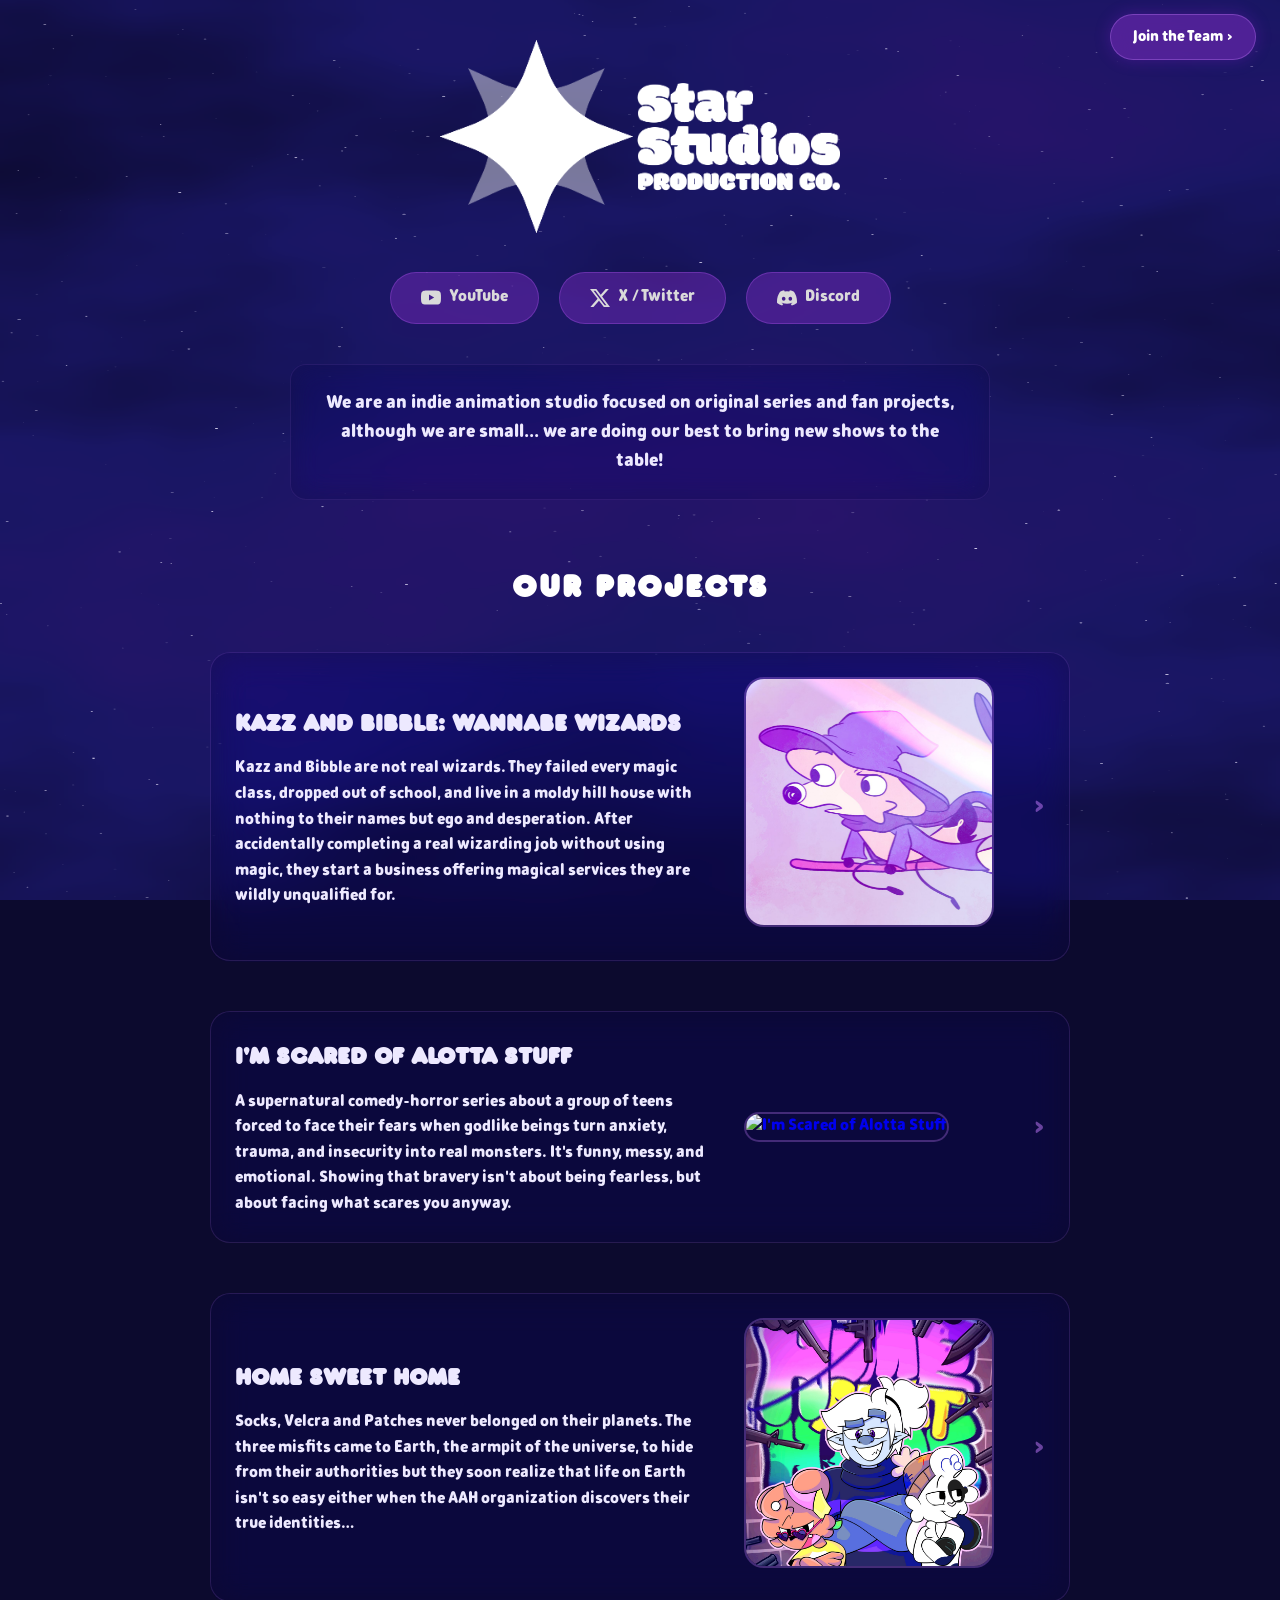
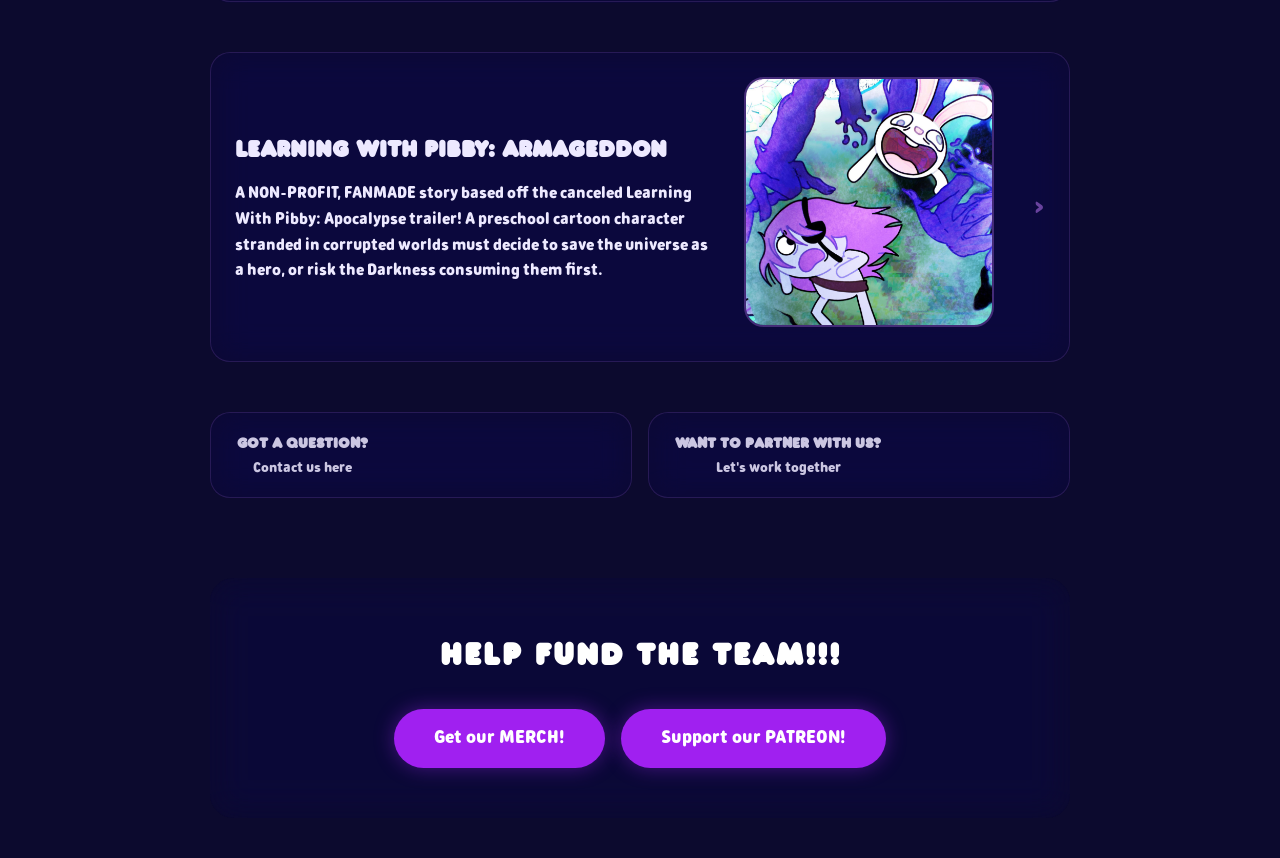
==== commit 7df5c4be: "Applications patch" ====
--- a/index.html
+++ b/index.html
@@ -20,7 +20,7 @@
     <canvas id="galaxy-bg"></canvas>
 
     <nav class="topnav">
-        <a href="careers" class="topnav-btn">Join the Team ›</a>
+        <a href="careers/" class="topnav-btn">Join the Team ›</a>
     </nav>
 
     <div class="container">
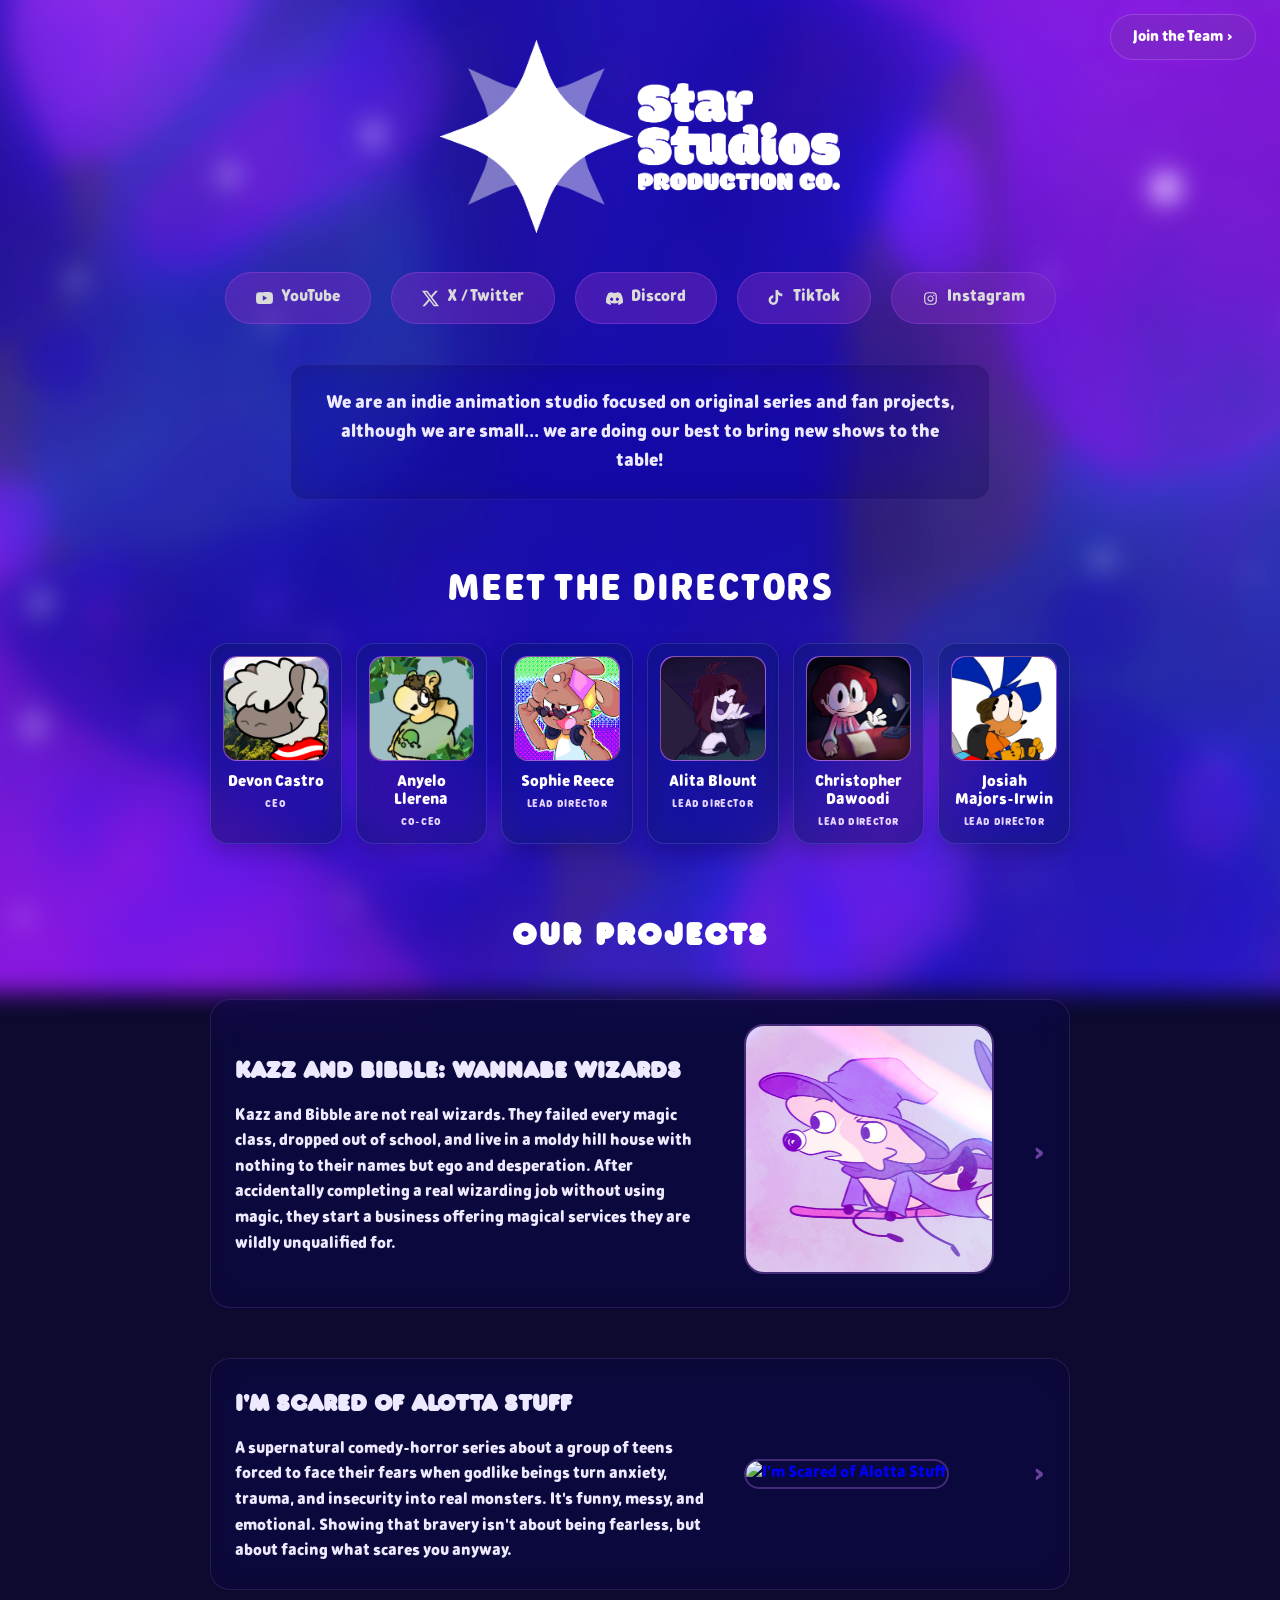
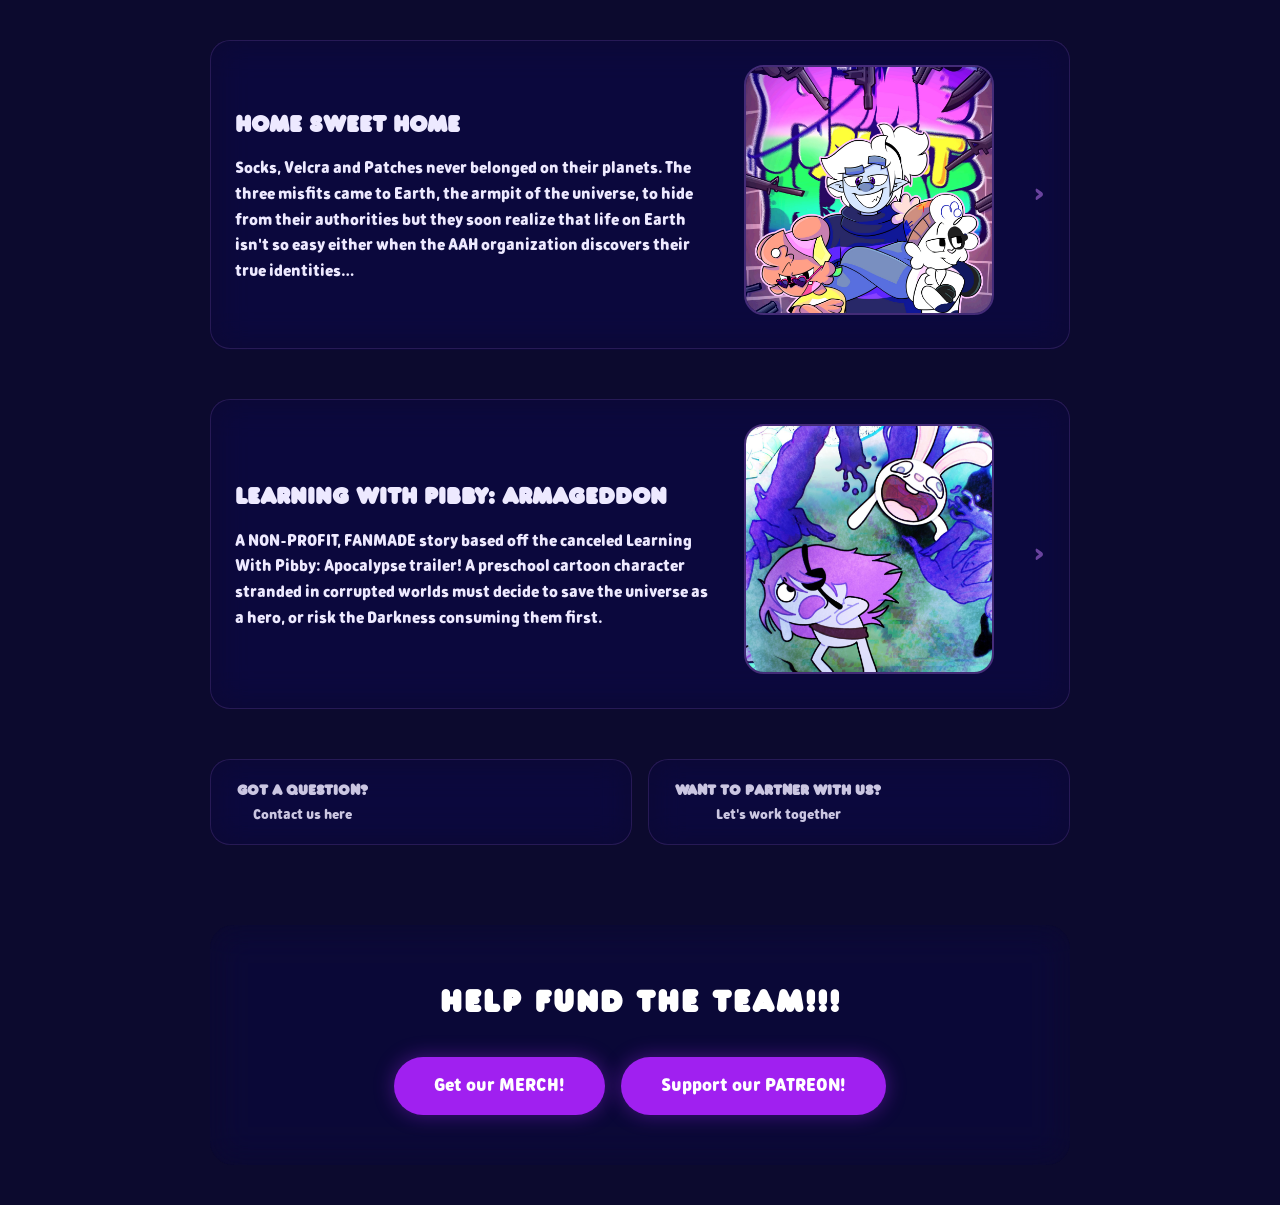
==== commit 6378c04c: "Pre Job API adjustment" ====
--- a/index.html
+++ b/index.html
@@ -17,7 +17,7 @@
 
 </head>
 <body>
-    <canvas id="galaxy-bg"></canvas>
+    <div id="site-background" aria-hidden="true"></div>
 
     <nav class="topnav">
         <a href="careers/" class="topnav-btn">Join the Team ›</a>
@@ -45,11 +45,59 @@
                     </svg>
                     Discord
                 </a>
+                <a href="https://www.tiktok.com/@star.studios.prod" class="social-button tiktok" target="_blank" rel="noopener noreferrer">
+                    <svg xmlns="http://www.w3.org/2000/svg" width="20" height="20" fill="currentColor" viewBox="0 0 16 16" aria-hidden="true"><path d="M9.5 0c.1 1.2.8 2.2 1.8 2.8.7.4 1.5.6 2.2.6v2.4c-1.5 0-2.9-.5-4-1.4v5.1A4.5 4.5 0 1 1 5 5v2.5a2.1 2.1 0 1 0 2.1 2.1V0h2.4Z"/></svg>
+                    TikTok
+                </a>
+                <a href="https://www.instagram.com/starstudiosproductionco/" class="social-button instagram" target="_blank" rel="noopener noreferrer">
+                    <svg viewBox="0 0 32 32" aria-hidden="true" focusable="false">
+                        <path d="M22.3,8.4c-0.8,0-1.4,0.6-1.4,1.4c0,0.8,0.6,1.4,1.4,1.4c0.8,0,1.4-0.6,1.4-1.4C23.7,9,23.1,8.4,22.3,8.4z"/>
+                        <path d="M16,10.2c-3.3,0-5.9,2.7-5.9,5.9s2.7,5.9,5.9,5.9s5.9-2.7,5.9-5.9S19.3,10.2,16,10.2z M16,19.9c-2.1,0-3.8-1.7-3.8-3.8c0-2.1,1.7-3.8,3.8-3.8c2.1,0,3.8,1.7,3.8,3.8C19.8,18.2,18.1,19.9,16,19.9z"/>
+                        <path d="M20.8,4h-9.5C7.2,4,4,7.2,4,11.2v9.5c0,4,3.2,7.2,7.2,7.2h9.5c4,0,7.2-3.2,7.2-7.2v-9.5C28,7.2,24.8,4,20.8,4z M25.7,20.8c0,2.7-2.2,5-5,5h-9.5c-2.7,0-5-2.2-5-5v-9.5c0-2.7,2.2-5,5-5h9.5c2.7,0,5,2.2,5,5V20.8z"/>
+                    </svg>
+                    Instagram
+                </a>
             </div>
         </header>
 
         <section class="bio">
             <p>We are an indie animation studio focused on original series and fan projects, although we are small... we are doing our best to bring new shows to the table!</p>
+        </section>
+
+        <section class="directors" aria-labelledby="directors-title">
+            <h2 id="directors-title">MEET THE DIRECTORS</h2>
+            <div class="director-grid">
+                <a class="director-card" data-director="itskayavo">
+                    <div class="director-avatar"><img src="assets/directors/itskayavo.png" alt="Devon Castro"></div>
+                    <h3>Devon Castro</h3>
+                    <p class="director-role">CEO</p>
+                </a>
+                <a class="director-card" data-director="melgel">
+                    <div class="director-avatar"><img src="assets/directors/melgel.png" alt="Anyelo Llerena"></div>
+                    <h3>Anyelo Llerena</h3>
+                    <p class="director-role">Co-CEO</p>
+                </a>
+                <a class="director-card" data-director="socks">
+                    <div class="director-avatar"><img src="assets/directors/socks.jpg" alt="Sophie Reece"></div>
+                    <h3>Sophie Reece</h3>
+                    <p class="director-role">Lead Director</p>
+                </a>
+                <a class="director-card" data-director="lunar">
+                    <div class="director-avatar"><img src="assets/directors/lunar.jpg" alt="Alita Blount"></div>
+                    <h3>Alita Blount</h3>
+                    <p class="director-role">Lead Director</p>
+                </a>
+                <a class="director-card" data-director="chai">
+                    <div class="director-avatar"><img src="assets/directors/chai.jpg" alt="Christopher Dawoodi"></div>
+                    <h3>Christopher Dawoodi</h3>
+                    <p class="director-role">Lead Director</p>
+                </a>
+                <a class="director-card" data-director="beanzie">
+                    <div class="director-avatar"><img src="assets/directors/beanzie.png" alt="Josiah Majors-Irwin"></div>
+                    <h3>Josiah Majors-Irwin</h3>
+                    <p class="director-role">Lead Director</p>
+                </a>
+            </div>
         </section>
 
         <section class="projects">
@@ -126,31 +174,27 @@
     </div>
 
     <script>
-    const canvas = document.getElementById('galaxy-bg');
-    const ctx = canvas.getContext('2d');
-    const p = new Uint8Array(256);
-    for (let i = 0; i < 256; i++) p[i] = i;
-    for (let i = 255; i > 0; i--) { const j = Math.floor(Math.random() * (i + 1)); [p[i], p[j]] = [p[j], p[i]]; }
-    const perm = new Uint8Array(512);
-    for (let i = 0; i < 512; i++) perm[i] = p[i & 255];
-    function fade(t) { return t * t * t * (t * (t * 6 - 15) + 10); }
-    function lerp(a, b, t) { return a + t * (b - a); }
-    function grad(hash, x, y) { const h = hash & 3; const u = h < 2 ? x : y, v = h < 2 ? y : x; return ((h & 1) ? -u : u) + ((h & 2) ? -v : v); }
-    function noise(x, y) { const X = Math.floor(x) & 255, Y = Math.floor(y) & 255; x -= Math.floor(x); y -= Math.floor(y); const u = fade(x), v = fade(y); const a = perm[X] + Y, b = perm[X + 1] + Y; return lerp(lerp(grad(perm[a], x, y), grad(perm[b], x - 1, y), u), lerp(grad(perm[a + 1], x, y - 1), grad(perm[b + 1], x - 1, y - 1), u), v); }
-    function fbm(x, y, octaves = 5) { let val = 0, amp = 0.5, freq = 1, max = 0; for (let i = 0; i < octaves; i++) { val += noise(x * freq, y * freq) * amp; max += amp; amp *= 0.5; freq *= 2.1; } return val / max; }
-    function noiseToColor(n) { const t = (n + 1) * 0.5; if (t < 0.28) { const f = t / 0.28; return [lerp(4, 10, f), lerp(3, 8, f), lerp(20, 40, f)]; } else if (t < 0.52) { const f = (t - 0.28) / 0.24; return [lerp(10, 25, f), lerp(8, 22, f), lerp(40, 100, f)]; } else if (t < 0.74) { const f = (t - 0.52) / 0.22; return [lerp(25, 42, f), lerp(22, 19, f), lerp(100, 107, f)]; } else { const f = Math.min((t - 0.74) / 0.26, 1); return [lerp(42, 100, f), lerp(19, 30, f), lerp(107, 180, f)]; } }
-    let stars = [];
-    function initStars() { stars = []; const count = Math.floor((canvas.width * canvas.height) / 4500); for (let i = 0; i < count; i++) { stars.push({ x: Math.random() * canvas.width, y: Math.random() * canvas.height, r: Math.random() * 1.5 + 0.15, alpha: Math.random() * 0.55 + 0.35, speed: Math.random() * 0.015 + 0.004, phase: Math.random() * Math.PI * 2 }); } }
-    let noiseCanvas, noiseCtx;
-    const SCALE = 4;
-    function buildNoiseCanvas() { noiseCanvas = document.createElement('canvas'); noiseCanvas.width = Math.ceil(canvas.width / SCALE); noiseCanvas.height = Math.ceil(canvas.height / SCALE); noiseCtx = noiseCanvas.getContext('2d'); }
-    function drawNoise(t) { const w = noiseCanvas.width, h = noiseCanvas.height; const img = noiseCtx.createImageData(w, h); const xScale = 0.003, yScale = 0.003; const drift = t * 0.014; for (let y = 0; y < h; y++) { for (let x = 0; x < w; x++) { const n = fbm(x * xScale + drift, y * yScale + drift * 0.55); const [r, g, b] = noiseToColor(n); const i = (y * w + x) * 4; img.data[i] = r; img.data[i + 1] = g; img.data[i + 2] = b; img.data[i + 3] = 255; } } noiseCtx.putImageData(img, 0, 0); }
-    function resize() { canvas.width = window.innerWidth; canvas.height = Math.max(window.innerHeight, document.body.scrollHeight); buildNoiseCanvas(); initStars(); }
-    let lastNoise = -999, noiseTime = 0;
-    const NOISE_INTERVAL = 0.15;
-    function animate(ts) { noiseTime = ts * 0.001; if (noiseTime - lastNoise > NOISE_INTERVAL) { drawNoise(noiseTime); lastNoise = noiseTime; } ctx.imageSmoothingEnabled = true; ctx.imageSmoothingQuality = 'high'; ctx.drawImage(noiseCanvas, 0, 0, canvas.width, canvas.height); for (const s of stars) { const alpha = s.alpha * (0.55 + 0.45 * Math.sin(noiseTime * s.speed * 60 + s.phase)); ctx.beginPath(); ctx.arc(s.x, s.y, s.r, 0, Math.PI * 2); ctx.fillStyle = `rgba(237,233,255,${alpha.toFixed(3)})`; ctx.fill(); } requestAnimationFrame(animate); }
-    window.addEventListener('resize', () => { resize(); });
-    resize(); drawNoise(0); requestAnimationFrame(animate);
+    // Paste a full social link between the quotes for any director card you want to make clickable.
+    const directorSocialLinks = {
+        itskayavo: 'https://www.youtube.com/@itsKayaVo',
+        melgel: 'https://x.com/SuperDaDragon',
+        socks: 'https://www.youtube.com/@RealSockzzz',
+        lunar: 'https://www.youtube.com/@The_Lunarcorn8650',
+        chai: 'https://www.youtube.com/@Christopher_VA',
+        beanzie: 'https://x.com/skypatr0lizhere'
+    };
+
+    document.querySelectorAll('.director-card[data-director]').forEach((card) => {
+        const link = directorSocialLinks[card.dataset.director];
+        if (!link) return;
+
+        card.href = link;
+        card.target = '_blank';
+        card.rel = 'noopener noreferrer';
+        card.classList.add('is-linked');
+        card.setAttribute('aria-label', `Open ${card.dataset.director} social link`);
+    });
+
     </script>
 </body>
 </html>
--- a/styles.css
+++ b/styles.css
@@ -14,6 +14,15 @@
     src: url('FRANK.ttf') format('truetype');
 }
 
+/* Every heading set in Frankfurter renders in caps, no matter
+   how the text is typed in the markup. */
+.projects h2,
+.project-text h3,
+.donate h2,
+.contact-bar-text strong {
+    text-transform: uppercase;
+}
+
 body {
     background: #0C0A2E;
     min-height: 100vh;
@@ -22,14 +31,14 @@
     line-height: 1.6;
 }
 
-#galaxy-bg {
+#site-background {
     position: fixed;
-    top: 0;
-    left: 0;
-    width: 100%;
-    height: 100%;
+    inset: -8%;
     z-index: 0;
-    display: block;
+    pointer-events: none;
+    background: url('assets/backgrounds/star-studios-background.png') center center / cover no-repeat;
+    filter: blur(12px) brightness(1.16) saturate(1.08);
+    transform: scale(1.04);
 }
 
 @keyframes fadeInDown {
@@ -279,3 +288,189 @@
         flex: 0 0 auto;
     }
 }
+
+
+.directors {
+    margin: 0 auto 64px;
+}
+
+.directors h2 {
+    color: #ffffff;
+    font-size: clamp(1.6rem, 4vw, 2.35rem);
+    letter-spacing: 0.04em;
+    margin-bottom: 22px;
+    text-align: center;
+}
+
+.director-grid {
+    display: grid;
+    grid-template-columns: repeat(6, minmax(0, 1fr));
+    gap: 14px;
+}
+
+.director-card {
+    min-width: 0;
+    padding: 12px;
+    text-align: center;
+    color: inherit;
+    background: rgba(10, 25, 82, 0.5);
+    border: 1px solid rgba(128, 167, 255, 0.2);
+    border-radius: 18px;
+    box-shadow: 0 8px 20px rgba(0, 0, 0, 0.18);
+    text-decoration: none;
+    backdrop-filter: blur(18px) saturate(1.5);
+    -webkit-backdrop-filter: blur(18px) saturate(1.5);
+    transition: transform 0.2s ease, background 0.2s ease, border-color 0.2s ease;
+}
+
+.director-card.is-linked {
+    cursor: pointer;
+}
+
+.director-card.is-linked:hover,
+.director-card.is-linked:focus-visible {
+    background: rgba(20, 47, 124, 0.72);
+    border-color: rgba(160, 196, 255, 0.6);
+    outline: none;
+    transform: translateY(-4px);
+}
+
+.director-avatar {
+    display: grid;
+    place-items: center;
+    width: 100%;
+    aspect-ratio: 1;
+    margin-bottom: 12px;
+    border: 1px solid rgba(255, 255, 255, 0.22);
+    border-radius: 14px;
+    color: #ffffff;
+    background: linear-gradient(145deg, #8531d5, #4b176e);
+    font-size: clamp(1.1rem, 2.7vw, 1.7rem);
+    font-weight: 800;
+    letter-spacing: 0.04em;
+}
+
+.director-avatar img {
+    display: block;
+    width: 100%;
+    height: 100%;
+    object-fit: cover;
+    border-radius: inherit;
+}
+
+.director-role {
+    margin: 0;
+}
+
+.director-card h3 {
+    margin: 7px 0 5px;
+    color: #ffffff;
+    font-size: clamp(0.78rem, 1.55vw, 0.98rem);
+    line-height: 1.15;
+}
+
+.director-role {
+    color: #e5d5ff;
+    font-size: 0.64rem;
+    font-weight: 800;
+    letter-spacing: 0.06em;
+    text-transform: uppercase;
+}
+
+.social-button svg {
+    width: 17px;
+    height: 17px;
+    flex: 0 0 auto;
+    fill: currentColor;
+}
+
+@media (max-width: 760px) {
+    .director-grid {
+        grid-template-columns: repeat(3, minmax(0, 1fr));
+    }
+}
+
+@media (max-width: 430px) {
+    .director-grid {
+        grid-template-columns: repeat(2, minmax(0, 1fr));
+    }
+}
+
+
+@property --director-angle {
+    syntax: '<angle>';
+    initial-value: 0deg;
+    inherits: false;
+}
+
+@keyframes director-outline-spin {
+    to {
+        --director-angle: 360deg;
+    }
+}
+
+.director-card[data-director="beanzie"] {
+    --director-color-one: #0025AA;
+    --director-color-two: #DE8938;
+    --director-glow: rgba(32, 88, 205, 0.52);
+}
+
+.director-card[data-director="chai"] {
+    --director-color-one: #AD9CFD;
+    --director-color-two: #E075AC;
+    --director-glow: rgba(190, 132, 225, 0.5);
+}
+
+.director-card[data-director="lunar"] {
+    --director-color-one: #DDCEEF;
+    --director-color-two: #6644A6;
+    --director-glow: rgba(145, 103, 203, 0.52);
+}
+
+.director-card[data-director="socks"] {
+    --director-color-one: #FF97EC;
+    --director-color-two: #FEFF73;
+    --director-color-three: #74FF68;
+    --director-glow: rgba(252, 145, 220, 0.5);
+}
+
+.director-card[data-director="melgel"] {
+    --director-color-one: #F9ECC5;
+    --director-color-two: #69B655;
+    --director-glow: rgba(158, 205, 112, 0.5);
+}
+
+.director-card[data-director="itskayavo"] {
+    --director-color-one: #E1DFD7;
+    --director-color-two: #95857D;
+    --director-glow: rgba(195, 186, 178, 0.46);
+}
+
+.director-card.is-linked:hover,
+.director-card.is-linked:focus-visible {
+    border-color: transparent;
+    background:
+        linear-gradient(rgba(10, 25, 82, 0.82), rgba(10, 25, 82, 0.72)) padding-box,
+        conic-gradient(
+            from var(--director-angle),
+            var(--director-color-one),
+            var(--director-color-two),
+            var(--director-color-three, var(--director-color-one)),
+            var(--director-color-one)
+        ) border-box;
+    box-shadow: 0 0 16px var(--director-glow), 0 0 32px color-mix(in srgb, var(--director-glow) 48%, transparent), 0 10px 24px rgba(0, 0, 0, 0.24);
+    animation: director-outline-spin 3.25s linear infinite;
+}
+
+.director-card.is-linked:hover .director-avatar img,
+.director-card.is-linked:focus-visible .director-avatar img {
+    transform: scale(1.045);
+}
+
+.director-avatar {
+    overflow: hidden;
+}
+
+.director-avatar img {
+    transition: transform 0.35s ease;
+}
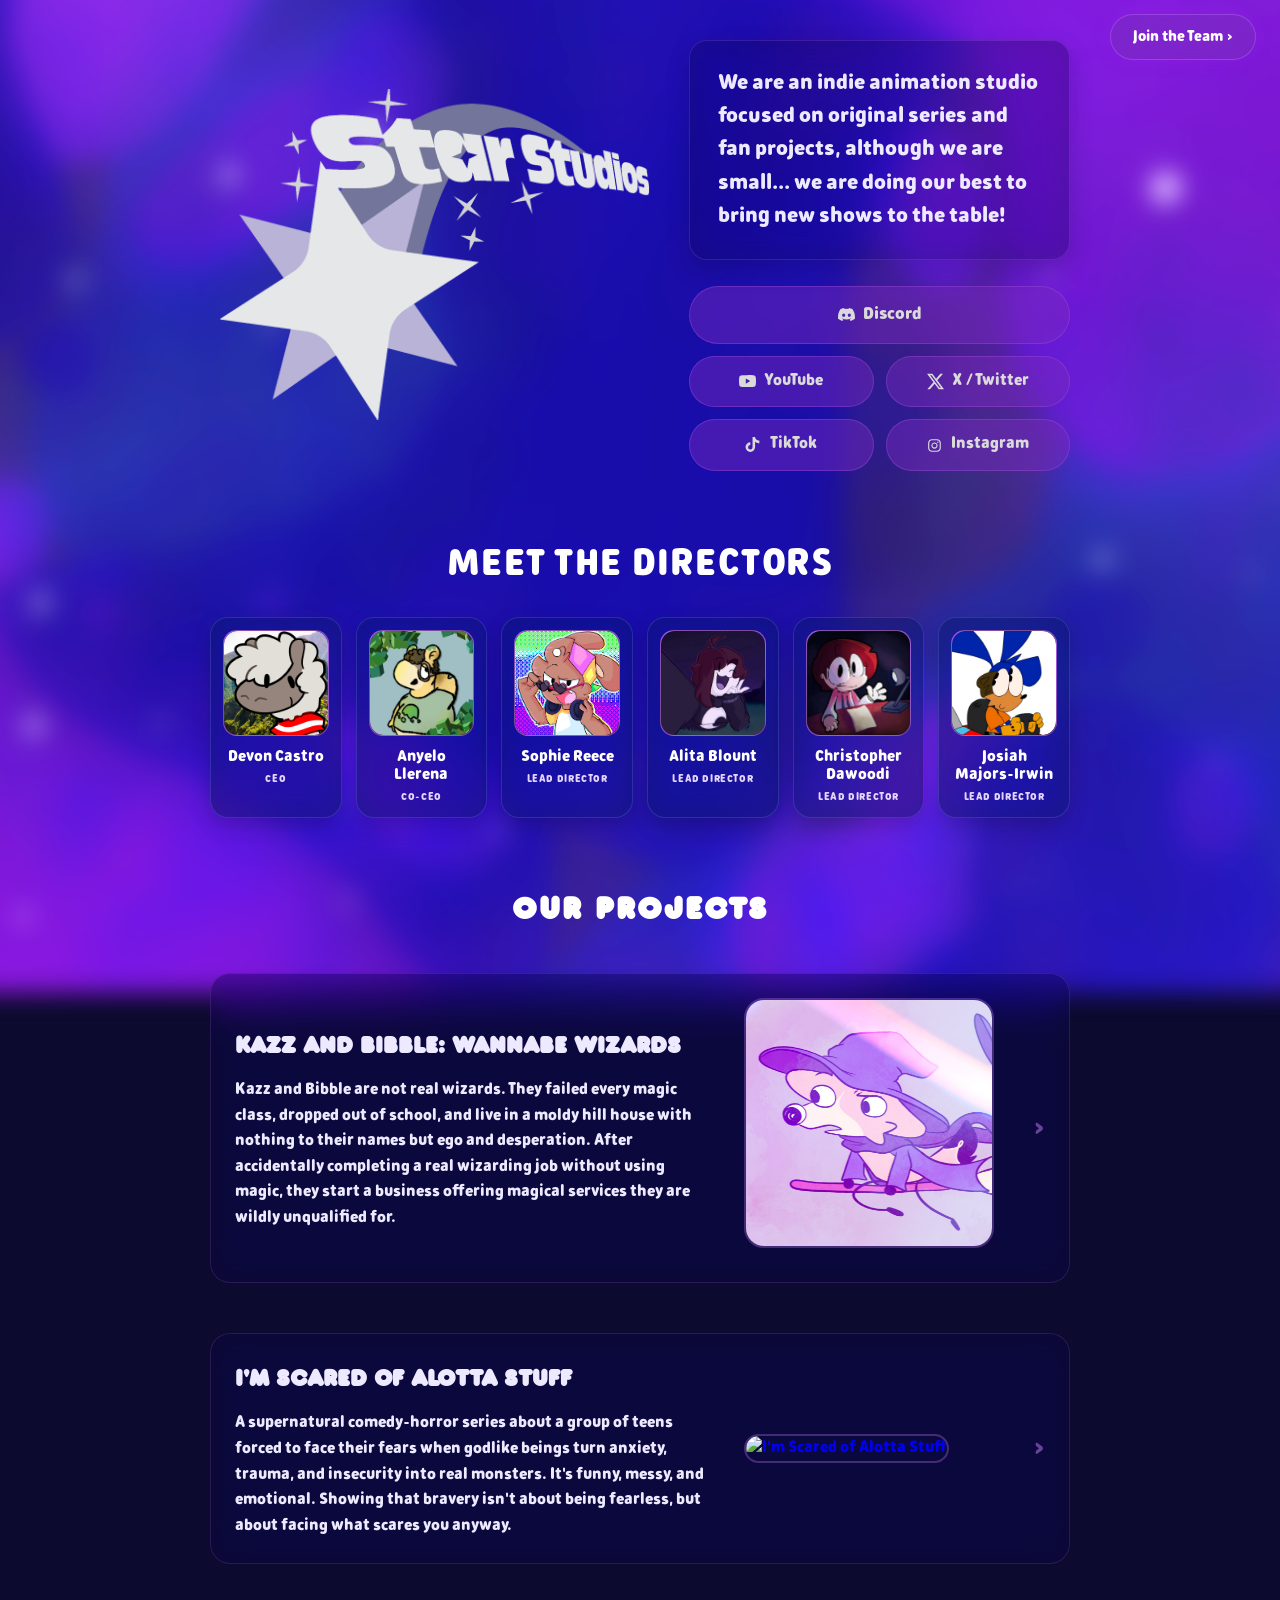
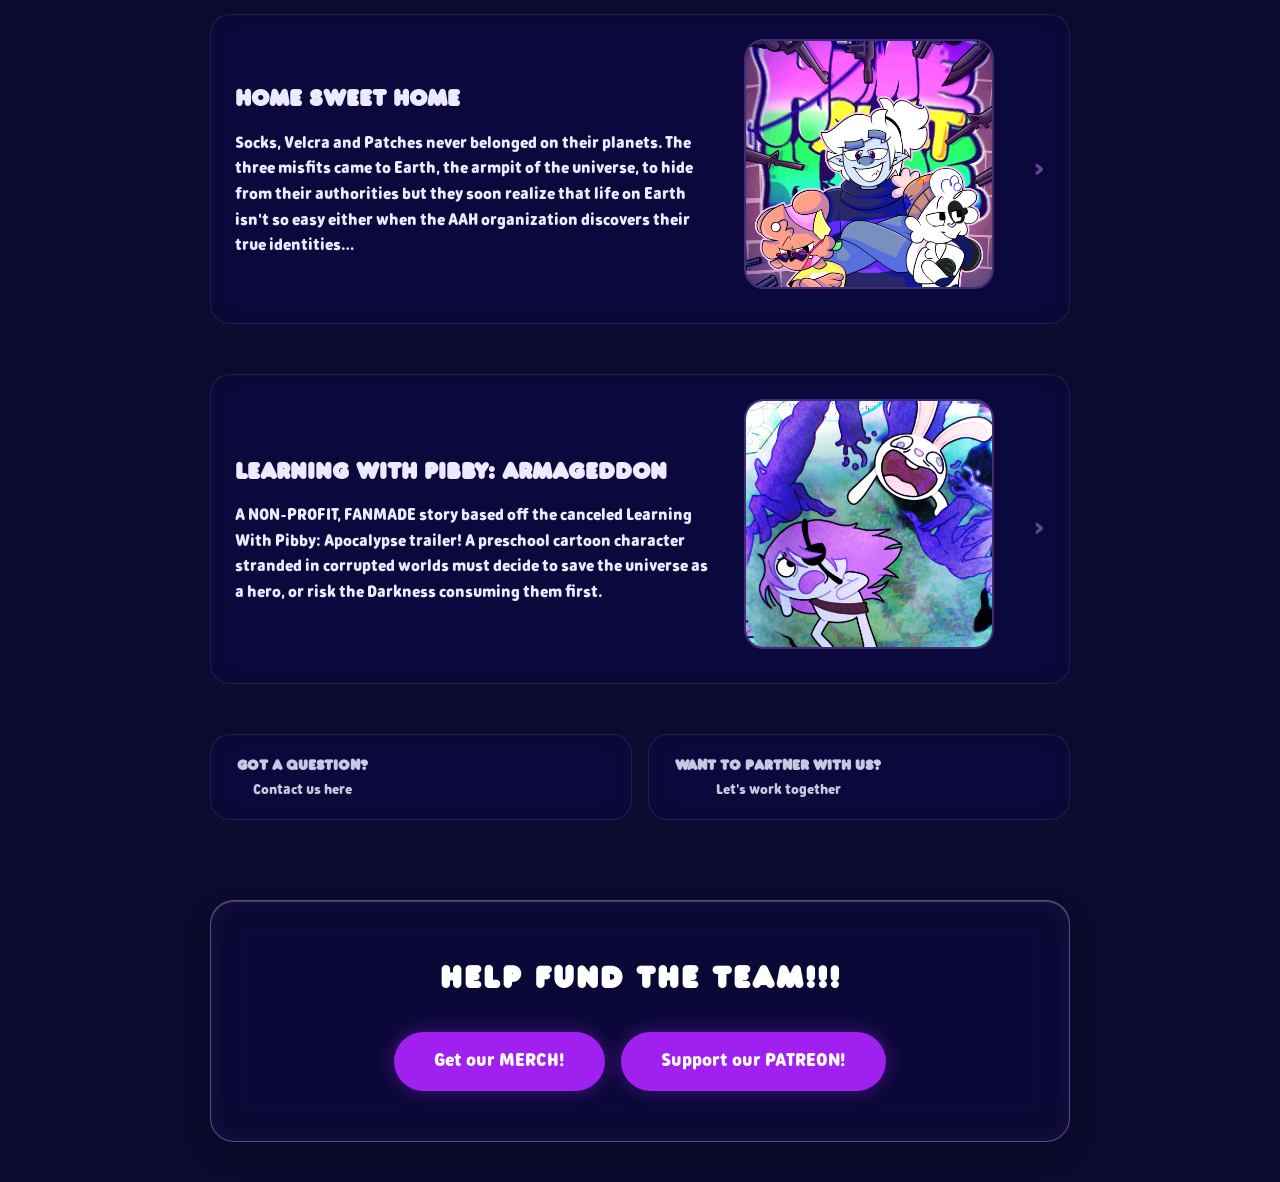
==== commit 2a7c37da: "Main Page - STYLES.CSS Design" ====
--- a/index.html
+++ b/index.html
@@ -24,9 +24,13 @@
     </nav>
 
     <div class="container">
-        <header>
-            <img src="logo.png" alt="Studio Logo" class="logo">
-            <div class="social">
+        <section class="hero" aria-label="Star Studios introduction">
+            <div class="hero-logo-panel">
+                <img src="logo.png" alt="Star Studios" class="logo">
+            </div>
+            <div class="hero-content">
+                <p class="hero-intro">We are an indie animation studio focused on original series and fan projects, although we are small... we are doing our best to bring new shows to the table!</p>
+                <div class="social">
                 <a href="https://www.youtube.com/@StarStudiosProductionCo" class="social-button youtube" target="_blank">
                     <svg xmlns="http://www.w3.org/2000/svg" width="20" height="20" fill="currentColor" viewBox="0 0 16 16">
                         <path d="M8.051 1.999h.089c.822.003 4.987.033 6.11.335a2.01 2.01 0 0 1 1.415 1.42c.101.38.172.883.22 1.402l.01.104.022.26.008.104c.065.914.073 1.77.074 1.957v.075c-.001.194-.01 1.108-.082 2.06l-.008.105-.009.104c-.05.572-.124 1.14-.235 1.558a2.01 2.01 0 0 1-1.415 1.42c-1.16.312-5.569.334-6.18.335h-.142c-.309 0-1.587-.006-2.927-.052l-.17-.006-.087-.004-.171-.007-.171-.007c-1.11-.049-2.167-.128-2.654-.26a2.01 2.01 0 0 1-1.415-1.419c-.111-.417-.185-.986-.235-1.558L.09 9.82l-.008-.104A31 31 0 0 1 0 7.68v-.123c.002-.215.01-.958.064-1.778l.007-.103.003-.052.008-.104.022-.26.01-.104c.048-.519.119-1.023.22-1.402a2.01 2.01 0 0 1 1.415-1.42c.487-.13 1.544-.21 2.654-.26l.17-.007.172-.006.086-.003.171-.007A100 100 0 0 1 7.858 2zM6.4 5.209v4.818l4.157-2.408z"/>
@@ -57,11 +61,8 @@
                     </svg>
                     Instagram
                 </a>
-            </div>
-        </header>
-
-        <section class="bio">
-            <p>We are an indie animation studio focused on original series and fan projects, although we are small... we are doing our best to bring new shows to the table!</p>
+                </div>
+            </div>
         </section>
 
         <section class="directors" aria-labelledby="directors-title">
--- a/styles.css
+++ b/styles.css
@@ -225,9 +225,13 @@
     color: #C77DFF;
 }
 .donate {
+    position: relative;
+    overflow: hidden;
+    border: 1px solid rgba(218, 190, 255, 0.38);
     backdrop-filter: blur(18px) saturate(1.5);
     -webkit-backdrop-filter: blur(18px) saturate(1.5);
     background: rgba(12, 10, 46, 0.4) !important;
+    box-shadow: inset 0 1px 0 rgba(255, 255, 255, 0.22), inset 0 0 22px rgba(199, 125, 255, 0.08), 0 12px 26px rgba(4, 3, 26, 0.2);
 }
 .bio {
     backdrop-filter: blur(14px) saturate(1.3);
@@ -474,3 +478,153 @@
 .director-avatar img {
     transition: transform 0.35s ease;
 }
+
+
+.hero {
+    display: grid;
+    grid-template-columns: minmax(390px, 1.18fr) minmax(0, 1fr);
+    align-items: center;
+    gap: 30px;
+    margin-bottom: 64px;
+    text-align: left;
+}
+
+.hero-logo-panel {
+    display: grid;
+    place-items: center;
+    min-height: 420px;
+    padding: 16px 8px;
+}
+
+.hero .logo {
+    width: min(100%, 540px);
+    max-width: none;
+    margin: 0;
+    transform: none;
+}
+
+.hero-content {
+    display: flex;
+    flex-direction: column;
+    gap: 26px;
+}
+
+.hero-intro {
+    margin: 0;
+    padding: 26px 28px;
+    color: #EDE9FF;
+    background: rgba(14, 11, 61, 0.36);
+    border: 1px solid rgba(199, 125, 255, 0.18);
+    border-radius: 18px;
+    box-shadow: 0 10px 24px rgba(4, 3, 26, 0.16);
+    font-size: clamp(1.08rem, 2.1vw, 1.34rem);
+    line-height: 1.55;
+    backdrop-filter: blur(16px) saturate(1.25);
+    -webkit-backdrop-filter: blur(16px) saturate(1.25);
+}
+
+.hero .social {
+    display: grid;
+    grid-template-columns: repeat(2, minmax(0, 1fr));
+    gap: 12px;
+    justify-content: stretch;
+    margin: 0;
+}
+
+.hero .social-button {
+    justify-content: center;
+    width: 100%;
+    padding: 12px 16px;
+}
+
+.hero .social-button.discord {
+    grid-column: 1 / -1;
+    order: -1;
+    padding-block: 14px;
+    font-size: 1.08rem;
+}
+
+@media (max-width: 820px) {
+    .hero {
+        grid-template-columns: 1fr;
+        gap: 22px;
+        text-align: center;
+    }
+
+    .hero-logo-panel {
+        min-height: 0;
+        padding: 12px;
+    }
+
+    .hero .logo {
+        width: min(100%, 500px);
+        transform: none;
+    }
+
+    .hero .social {
+        justify-content: stretch;
+    }
+}
+
+@media (max-width: 480px) {
+    .hero-logo-panel {
+        padding: 20px;
+        border-radius: 20px;
+    }
+
+    .hero-intro {
+        padding: 22px;
+        font-size: 1.05rem;
+    }
+
+    .hero .social-button {
+        justify-content: center;
+        width: 100%;
+    }
+}
+
+
+.project[href="KBWW"] {
+    --show-color-one: #ffba8c;
+    --show-color-two: #8cff8c;
+    --show-color-three: #ffba8c;
+}
+
+.project[href="ISOAS"] {
+    --show-color-one: #b18cff;
+    --show-color-two: #c68cff;
+    --show-color-three: #ff8c9f;
+}
+
+.project[href="HSH"] {
+    --show-color-one: #FF97EC;
+    --show-color-two: #FEFF73;
+    --show-color-three: #74FF68;
+}
+
+.project[href="PIBBY"] {
+    --show-color-one: #8cd7ff;
+    --show-color-two: #dd8cff;
+    --show-color-three: #8cd7ff;
+}
+
+.project:hover {
+    border-color: var(--show-color-one);
+    background:
+        linear-gradient(rgba(14, 11, 61, 0.56), rgba(14, 11, 61, 0.44)) padding-box,
+        linear-gradient(115deg, var(--show-color-one), var(--show-color-two), var(--show-color-three)) border-box !important;
+    box-shadow:
+        0 0 18px color-mix(in srgb, var(--show-color-one) 42%, transparent),
+        0 0 34px color-mix(in srgb, var(--show-color-two) 28%, transparent),
+        0 12px 28px rgba(4, 3, 26, 0.28);
+}
+
+.project:hover .project-text h3,
+.project:hover .project-arrow {
+    color: var(--show-color-one);
+}
+
+.project:hover .project-image img {
+    border-color: var(--show-color-two);
+    box-shadow: 0 0 18px color-mix(in srgb, var(--show-color-two) 38%, transparent);
+}
